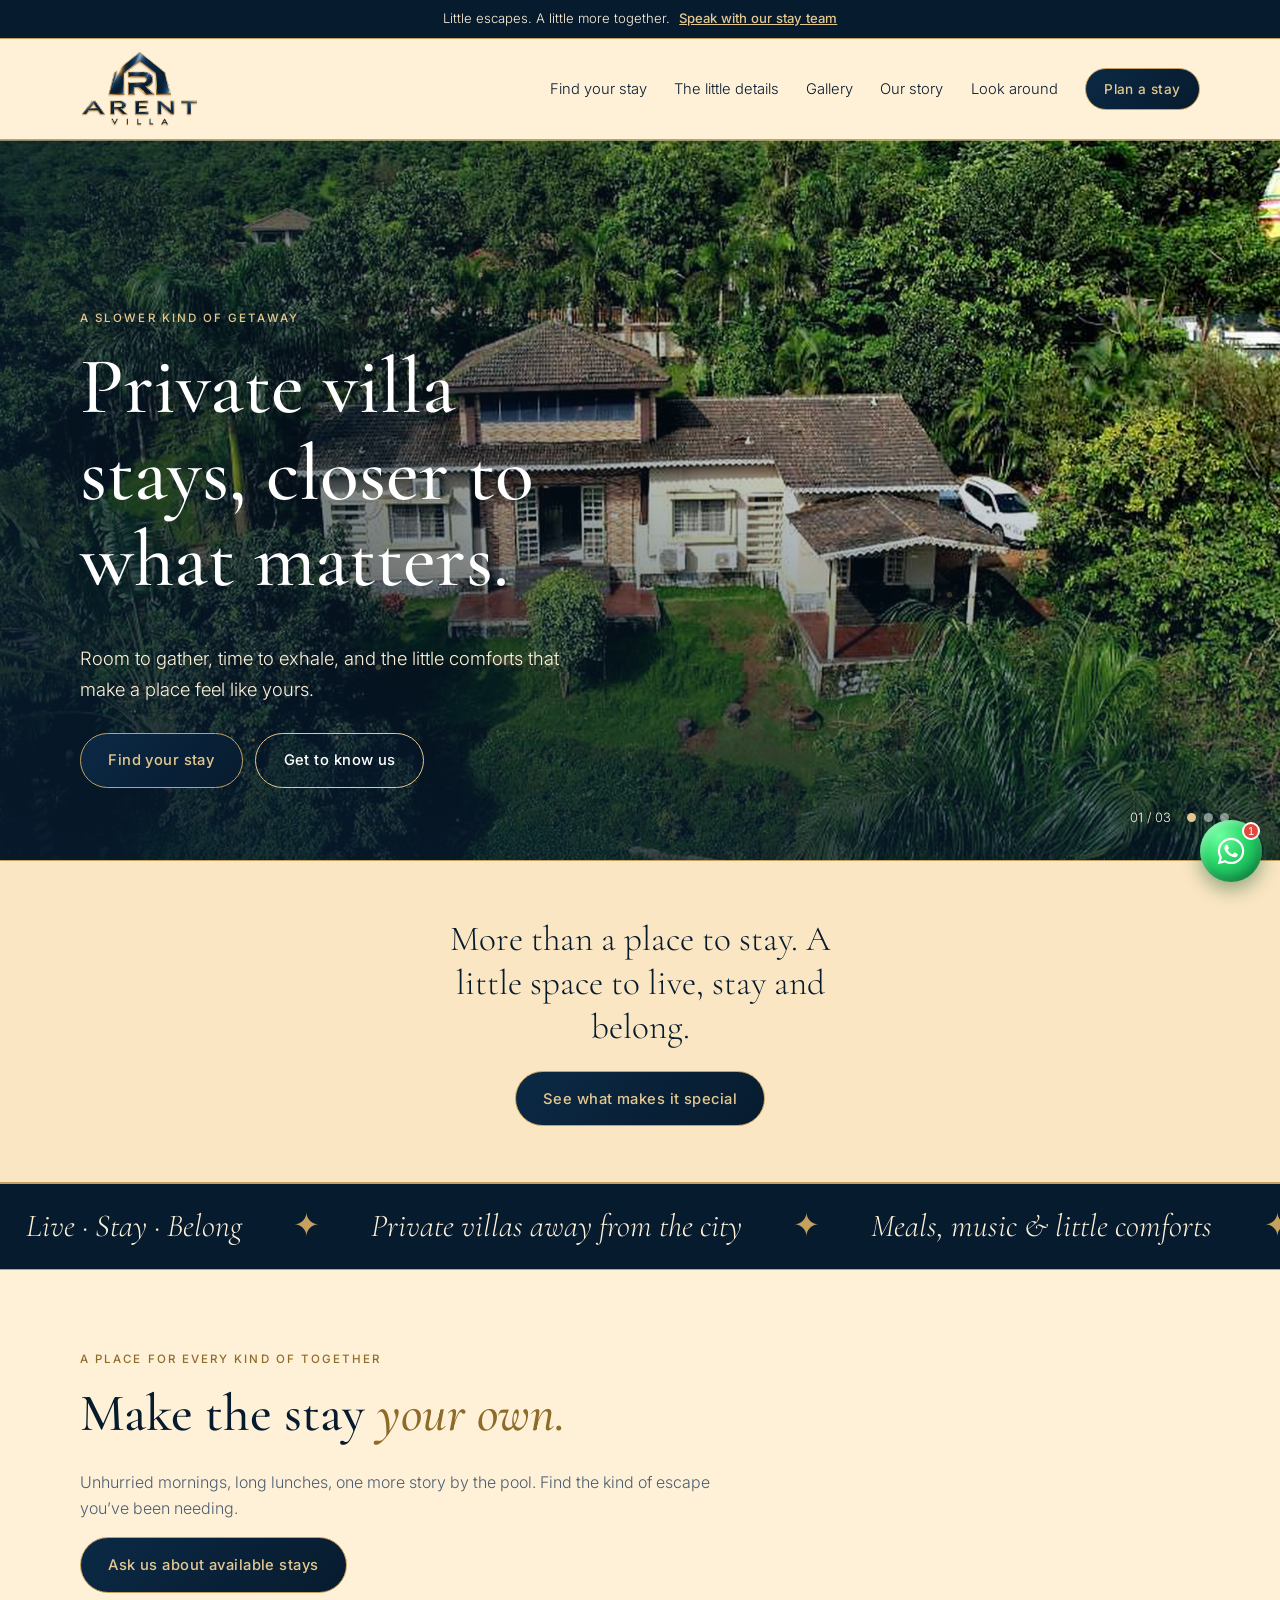
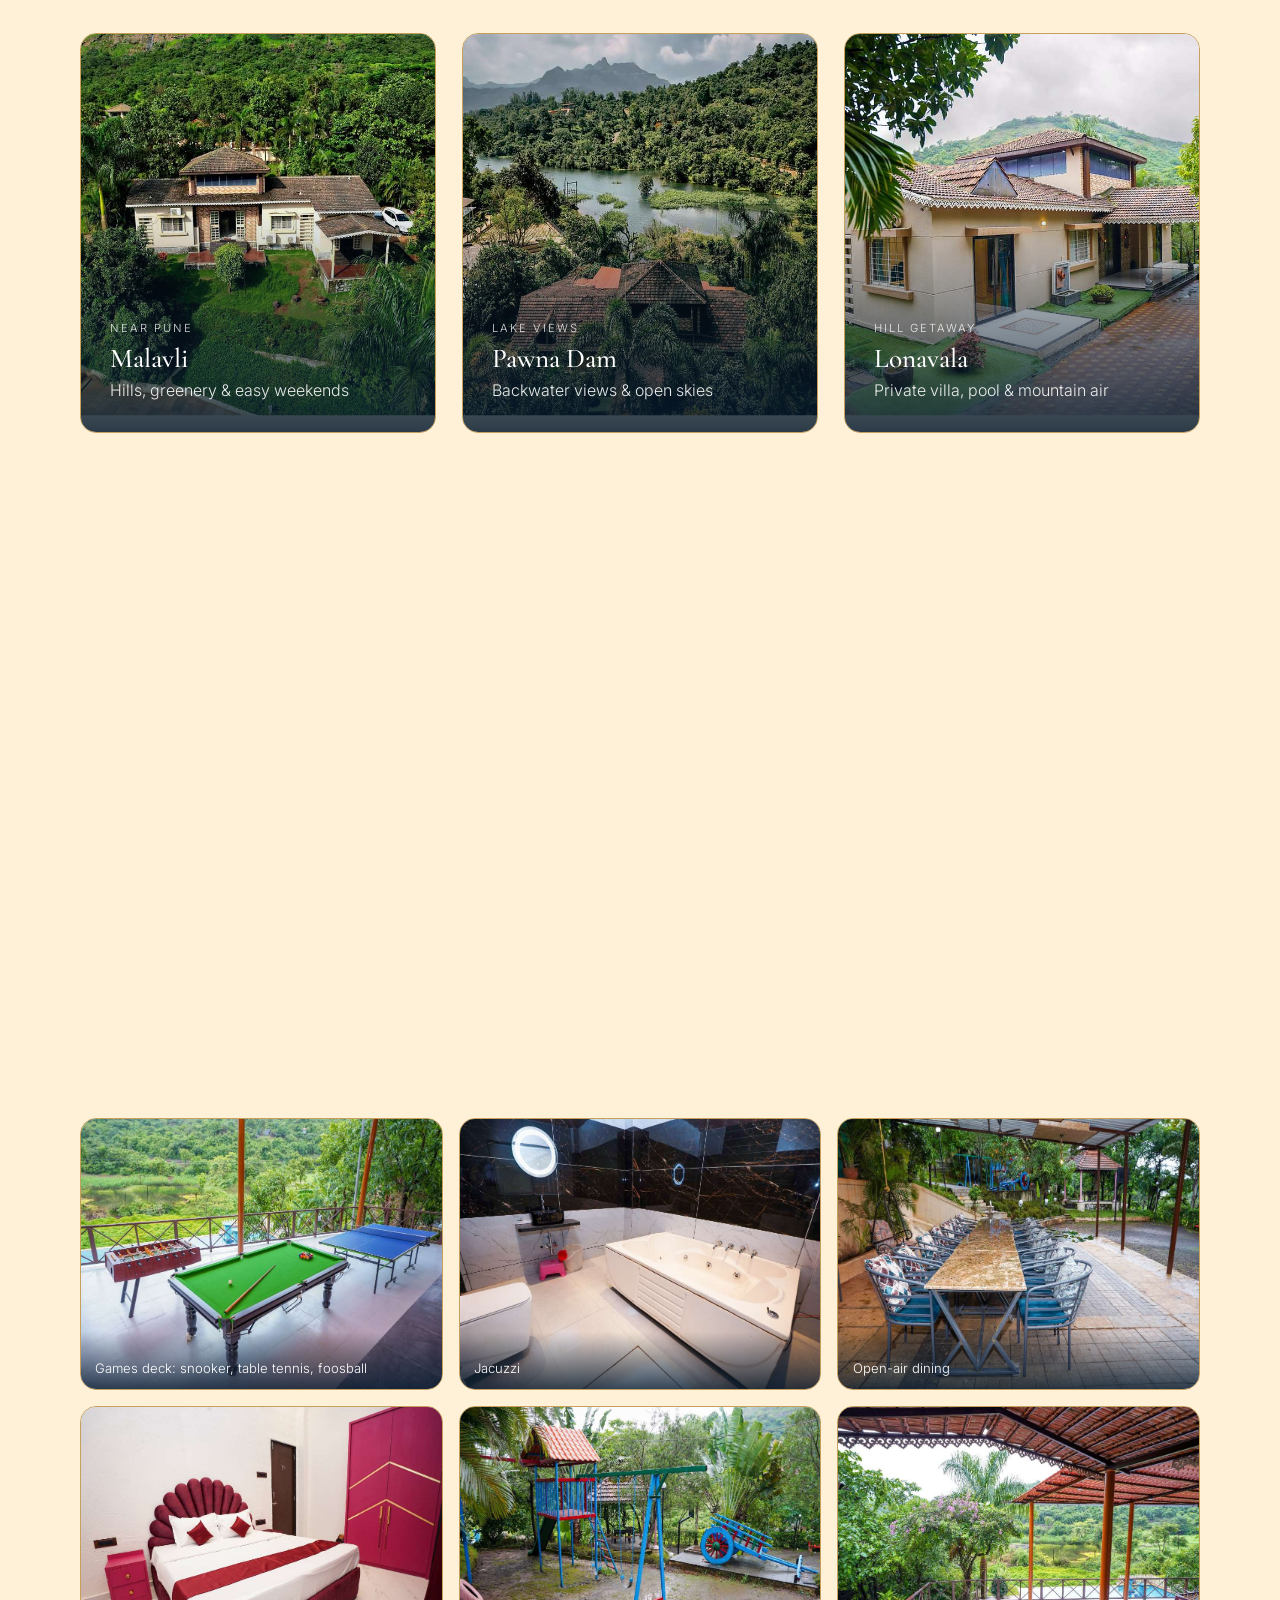
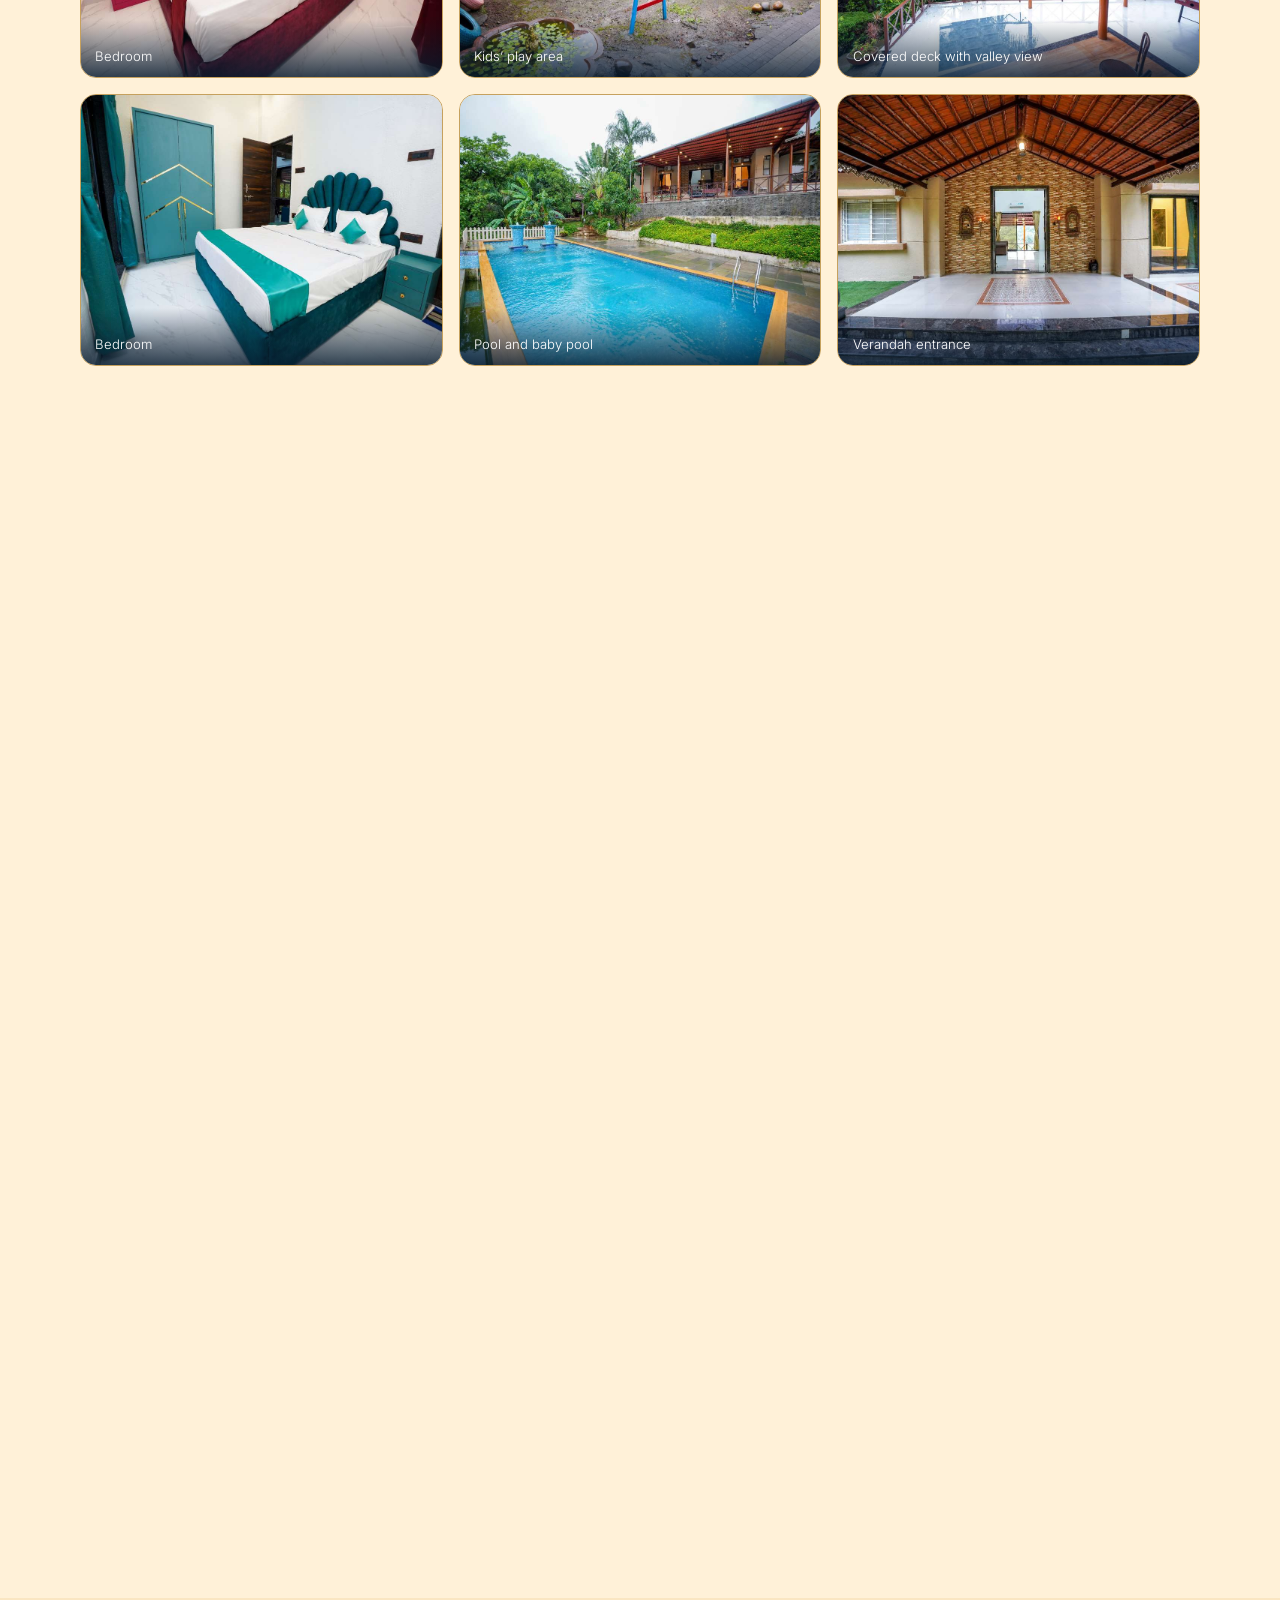
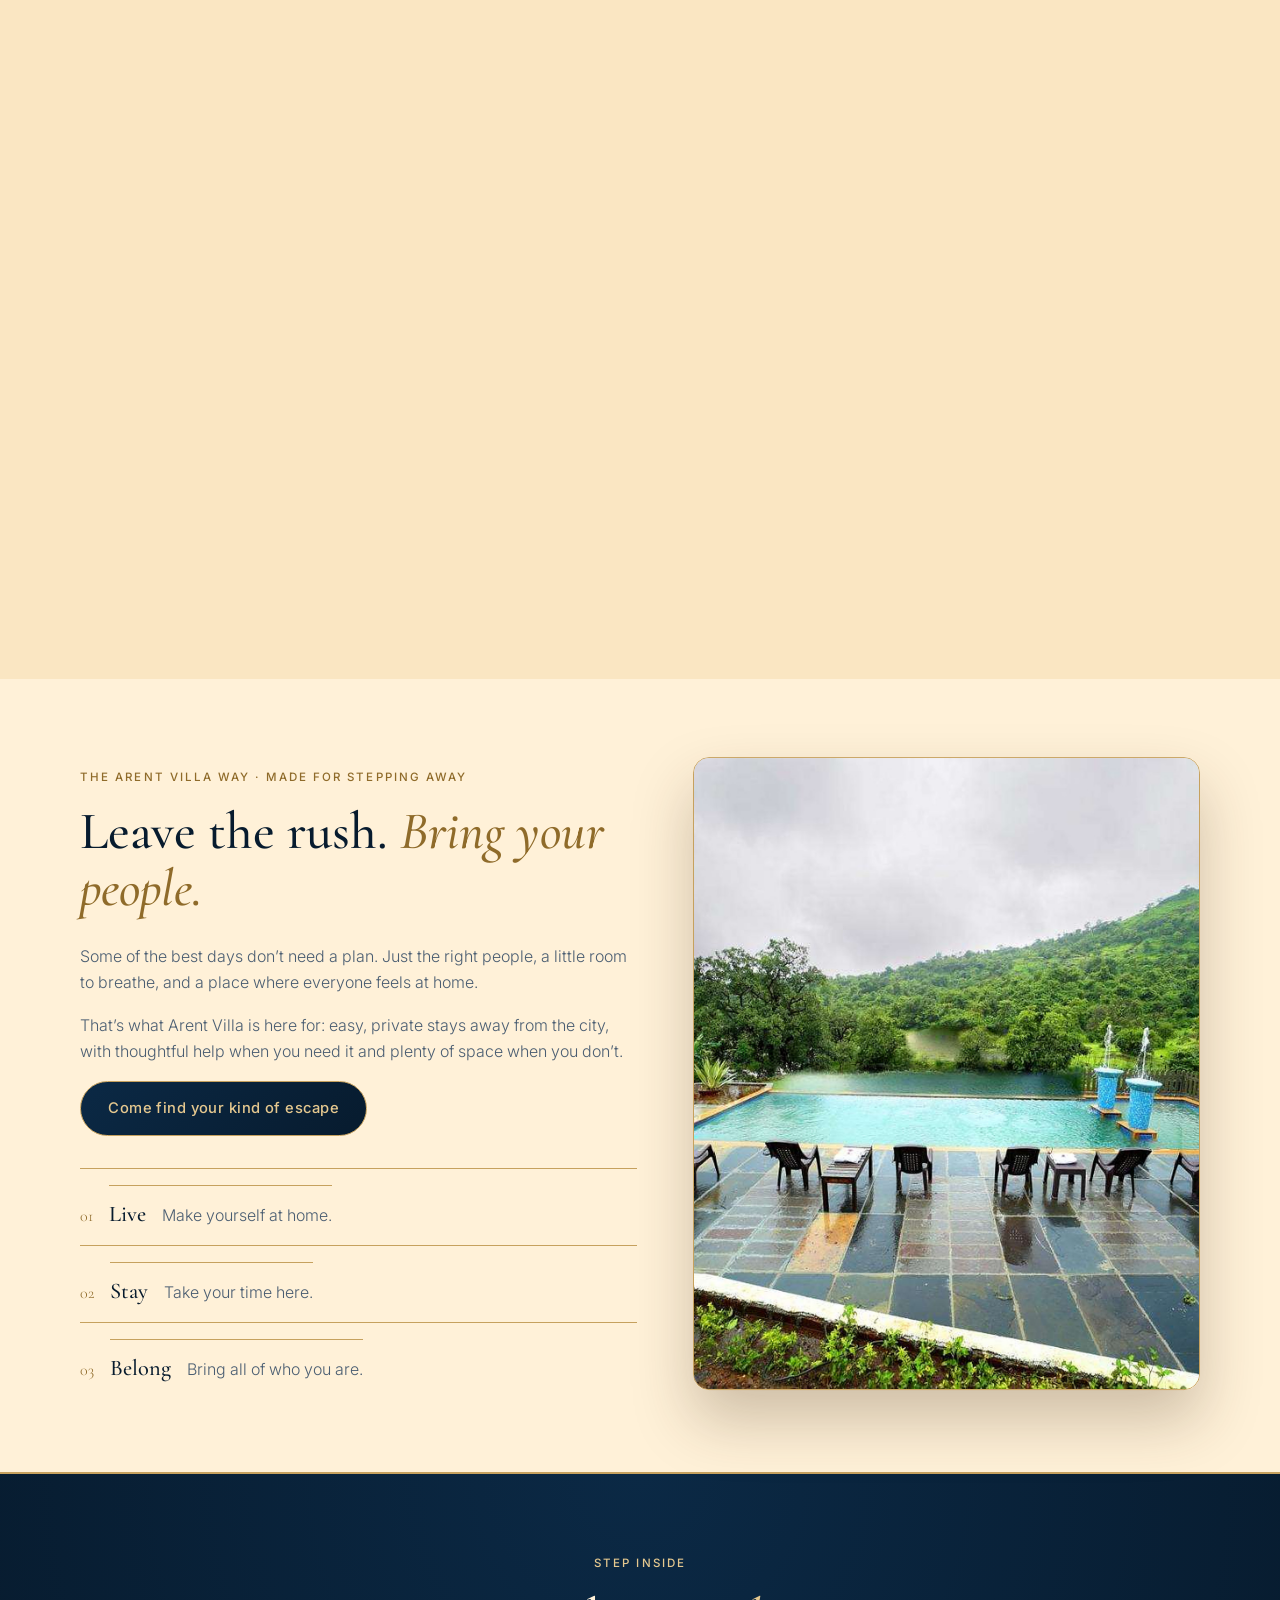
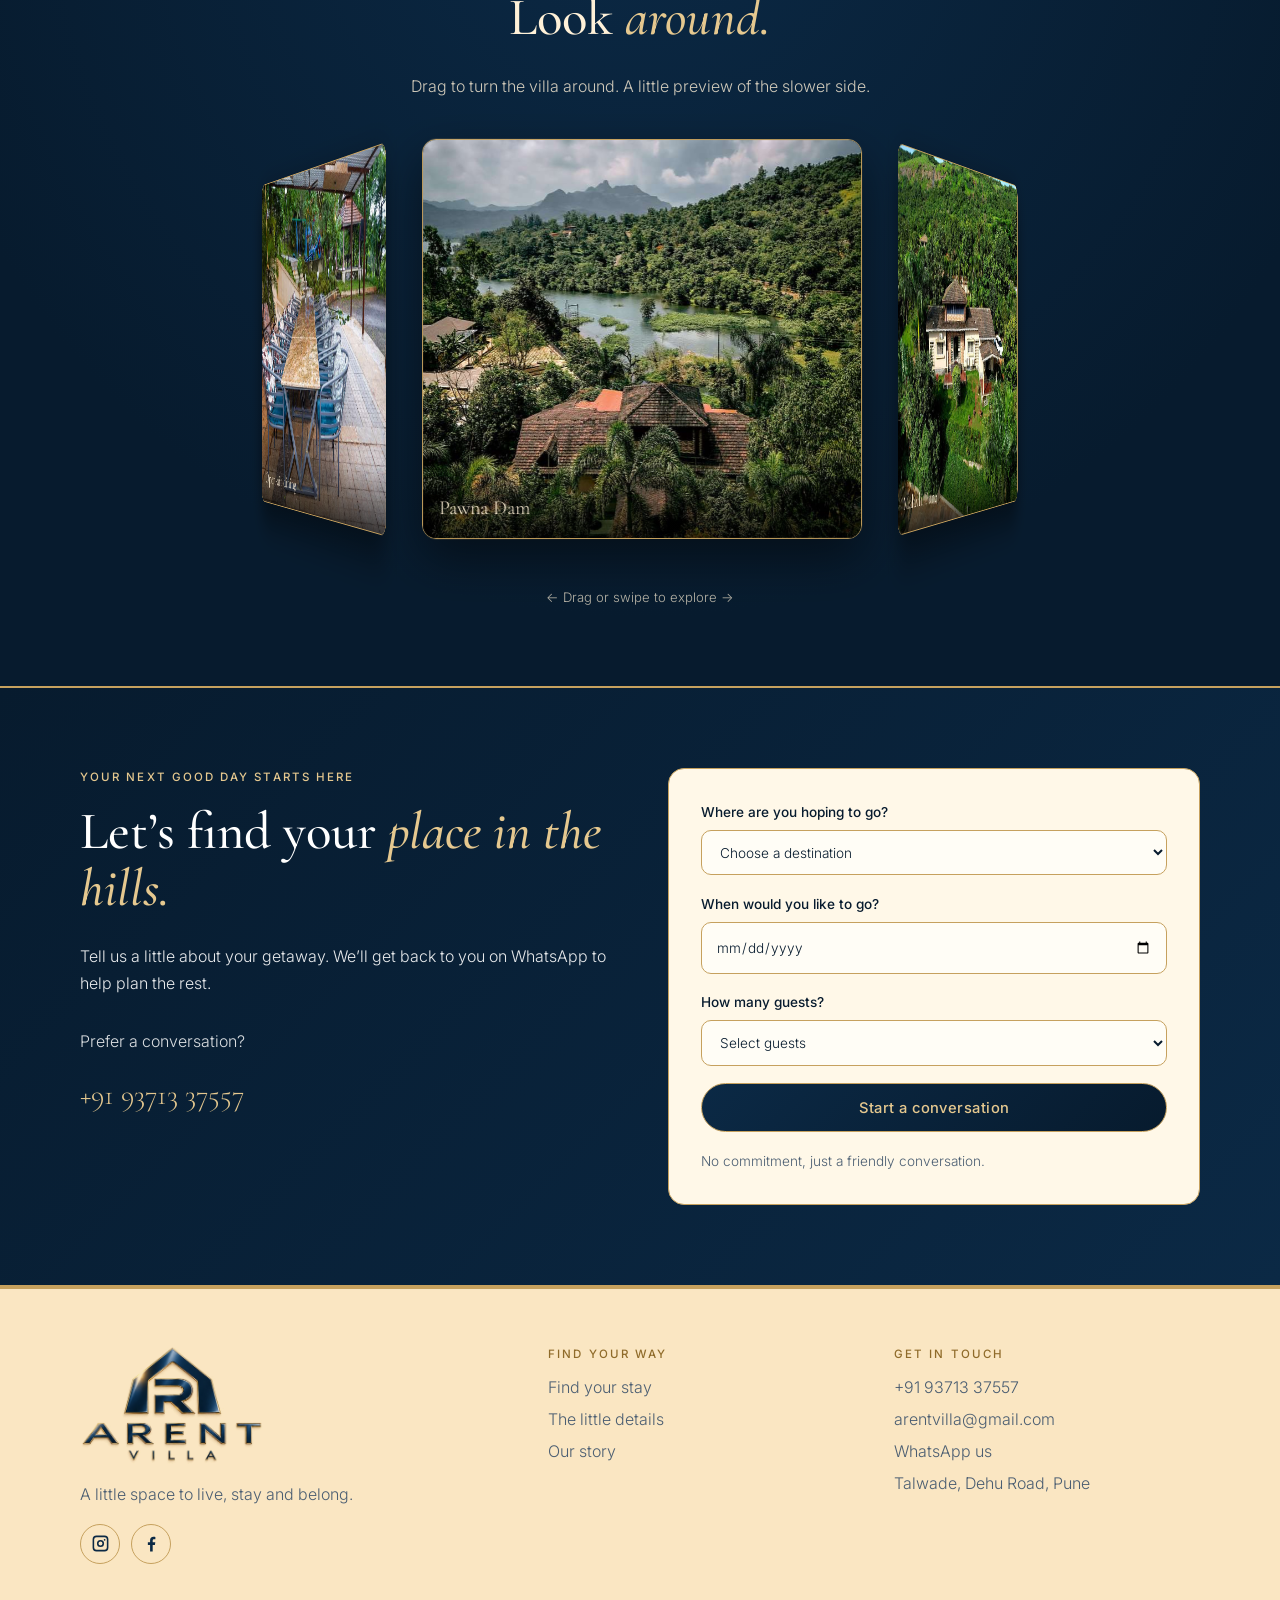
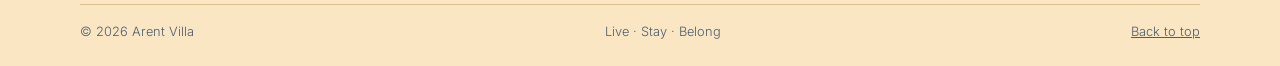
==== arent-villa/index.html @ 91d9856a "Add files via upload" ====
<!DOCTYPE html>
<html lang="en">
<head>
<meta charset="utf-8"><meta name="theme-color" content="#0B2945">
<meta name="viewport" content="width=device-width, initial-scale=1">
<title>Arent Villa | Private Villa Stays, Thoughtfully Hosted</title>
<meta name="description" content="Find space to slow down and be together. Discover thoughtfully hosted private villa stays around Pune with Arent Villa.">
<meta property="og:title" content="Arent Villa | Live • Stay • Belong">
<meta property="og:description" content="Private villa stays and little thoughtful touches, made for getting away together.">
<meta property="og:type" content="website">
<link rel="icon" type="image/png" href="images/favicon.png">
<link rel="preconnect" href="https://fonts.googleapis.com">
<link rel="preconnect" href="https://fonts.gstatic.com" crossorigin>
<link href="https://fonts.googleapis.com/css2?family=Cormorant+Garamond:ital,wght@0,400;0,500;0,600;1,400;1,500&family=Inter:wght@300;400;500&display=swap" rel="stylesheet">
<link rel="stylesheet" href="style.css">
</head>
<body>
<div class="progress" id="progress"></div>

<div class="topbar">Little escapes. A little more together.<a href="tel:+919371337557">Speak with our stay team</a></div>
<header class="site-header" id="home"><div class="wrap header-inner">
<a class="brand" href="#home" aria-label="Arent Villa home"><img data-img="logo" alt="Arent Villa" width="800" height="523"></a>
<button class="nav-toggle" aria-label="Toggle menu" aria-expanded="false"><span></span><span></span></button>
<nav class="main-nav" id="main-nav"><a href="#stays">Find your stay</a><a href="#thoughtful-details">The little details</a><a href="#gallery">Gallery</a><a href="#our-story">Our story</a><a href="#look-around">Look around</a><a class="btn" href="#plan">Plan a stay</a></nav>
</div></header>
<section class="hero" aria-label="Featured villa">
<img class="slide active" data-img="loc_mal" alt="Villa surrounded by greenery">
<img class="slide" data-img="s3" alt="Villa exterior">
<img class="slide" data-img="hero1" alt="Villa with sunlit courtyard and green trees">
<div class="hero-overlay"></div>
<canvas class="hero-dust" id="dust" aria-hidden="true"></canvas>
<div class="wrap hero-copy"><p class="eyebrow" style="color:#f0dcc6">A slower kind of getaway</p>
<h1>Private villa stays, closer to what matters.</h1>
<p class="lead">Room to gather, time to exhale, and the little comforts that make a place feel like yours.</p>
<div class="actions"><a class="btn" href="#plan">Find your stay</a><a class="btn btn-ghost" href="#our-story">Get to know us</a></div></div>
<div class="hero-meta"><span id="slide-count">01 / 03</span><div class="dots" id="dots"><button class="on" aria-label="Slide 1"></button><button aria-label="Slide 2"></button><button aria-label="Slide 3"></button></div></div>
</section>
<section class="tagline"><div class="wrap narrow"><p class="big">More than a place to stay. A little space to live, stay and belong.</p><a class="btn" href="#thoughtful-details">See what makes it special</a></div></section>
<div class="marquee" aria-hidden="true"><div class="marquee-track"><span>Live · Stay · Belong<i>✦</i></span><span>Private villas away from the city<i>✦</i></span><span>Meals, music &amp; little comforts<i>✦</i></span><span>Live · Stay · Belong<i>✦</i></span><span>Private villas away from the city<i>✦</i></span><span>Meals, music &amp; little comforts<i>✦</i></span><span>Live · Stay · Belong<i>✦</i></span><span>Private villas away from the city<i>✦</i></span><span>Meals, music &amp; little comforts<i>✦</i></span><span>Live · Stay · Belong<i>✦</i></span><span>Private villas away from the city<i>✦</i></span><span>Meals, music &amp; little comforts<i>✦</i></span></div></div>
<section class="section" id="stays"><div class="wrap">
<div class="sec-head reveal"><p class="eyebrow">A place for every kind of together</p><h2>Make the stay <em>your own.</em></h2><p class="muted">Unhurried mornings, long lunches, one more story by the pool. Find the kind of escape you’ve been needing.</p><a class="btn" href="#plan">Ask us about available stays</a></div>
<div class="stay-grid g3"><article class="stay reveal"><img data-parallax="30" data-img="loc_mal" alt="Malavli" loading="lazy"><div><span class="tag">Near Pune</span><h3>Malavli</h3><p>Hills, greenery &amp; easy weekends</p></div></article><article class="stay reveal"><img data-parallax="30" data-img="s1" alt="Pawna Dam" loading="lazy"><div><span class="tag">Lake views</span><h3>Pawna Dam</h3><p>Backwater views &amp; open skies</p></div></article><article class="stay reveal"><img data-parallax="30" data-img="s3" alt="Lonavala" loading="lazy"><div><span class="tag">Hill getaway</span><h3>Lonavala</h3><p>Private villa, pool &amp; mountain air</p></div></article></div></div></section>
<section class="section" id="gallery"><div class="wrap"><div class="sec-head reveal"><p class="eyebrow">Real photos, real villa</p><h2>Take a look <em>inside.</em></h2><p class="muted">Dream Villa, Lonavala: 5 en-suite AC bedrooms, a private pool with baby pool and fountain, jacuzzi and steam room, a games deck and room for up to 30 guests with extra mattresses.</p></div><div class="gal"><figure class="reveal"><img data-img="pool" alt="Swimming pool with fountain" loading="lazy"><figcaption>Swimming pool with fountain</figcaption></figure><figure class="reveal"><img data-img="bed1" alt="En-suite AC bedroom" loading="lazy"><figcaption>En-suite AC bedroom</figcaption></figure><figure class="reveal"><img data-img="living" alt="Living area" loading="lazy"><figcaption>Living area</figcaption></figure><figure class="reveal"><img data-img="games" alt="Games deck: snooker, table tennis, foosball" loading="lazy"><figcaption>Games deck: snooker, table tennis, foosball</figcaption></figure><figure class="reveal"><img data-img="jacuzzi" alt="Jacuzzi" loading="lazy"><figcaption>Jacuzzi</figcaption></figure><figure class="reveal"><img data-img="dining" alt="Open-air dining" loading="lazy"><figcaption>Open-air dining</figcaption></figure><figure class="reveal"><img data-img="bed2" alt="Bedroom" loading="lazy"><figcaption>Bedroom</figcaption></figure><figure class="reveal"><img data-img="kids" alt="Kids’ play area" loading="lazy"><figcaption>Kids’ play area</figcaption></figure><figure class="reveal"><img data-img="deck" alt="Covered deck with valley view" loading="lazy"><figcaption>Covered deck with valley view</figcaption></figure><figure class="reveal"><img data-img="bed3" alt="Bedroom" loading="lazy"><figcaption>Bedroom</figcaption></figure><figure class="reveal"><img data-img="pool2" alt="Pool and baby pool" loading="lazy"><figcaption>Pool and baby pool</figcaption></figure><figure class="reveal"><img data-img="veranda" alt="Verandah entrance" loading="lazy"><figcaption>Verandah entrance</figcaption></figure><figure class="reveal"><img data-img="n_ext" alt="Villa exterior" loading="lazy"><figcaption>Villa exterior</figcaption></figure><figure class="reveal"><img data-img="n_pool" alt="Swimming pool" loading="lazy"><figcaption>Swimming pool</figcaption></figure><figure class="reveal"><img data-img="n_poolview" alt="Pool and lawn from the balcony" loading="lazy"><figcaption>Pool and lawn from the balcony</figcaption></figure><figure class="reveal"><img data-img="n_live1" alt="Living area" loading="lazy"><figcaption>Living area</figcaption></figure><figure class="reveal"><img data-img="n_live2" alt="Lounge with TV and sound system" loading="lazy"><figcaption>Lounge with TV and sound system</figcaption></figure><figure class="reveal"><img data-img="n_kitchen" alt="Kitchen" loading="lazy"><figcaption>Kitchen</figcaption></figure><figure class="reveal"><img data-img="n_bed1" alt="Bedroom with pool view" loading="lazy"><figcaption>Bedroom with pool view</figcaption></figure><figure class="reveal"><img data-img="n_bed2" alt="Bedroom" loading="lazy"><figcaption>Bedroom</figcaption></figure><figure class="reveal"><img data-img="n_balcony" alt="Covered balcony" loading="lazy"><figcaption>Covered balcony</figcaption></figure><figure class="reveal"><img data-img="n_bath" alt="Bathroom" loading="lazy"><figcaption>Bathroom</figcaption></figure><figure class="reveal"><img data-img="n_court" alt="Courtyard" loading="lazy"><figcaption>Courtyard</figcaption></figure></div></div></section>
<section class="section alt" id="thoughtful-details"><div class="wrap">
<div class="sec-head reveal"><p class="eyebrow">Thoughtfully hosted, never overdone</p><h2>The good bits are in the <em>details.</em></h2><p class="muted">Arrive to a warm welcome. Settle in without a list of things to figure out. We take care of the practical bits so you can be here for the moments that matter.</p><a class="btn" href="#plan">Let’s plan the little things</a></div>
<div class="steps">
<div class="step reveal"><span class="n">01</span><h3>Arrive and exhale</h3><p>A thoughtful welcome to help you settle in from the moment you arrive.</p></div>
<div class="step reveal"><span class="n">02</span><h3>Meals, your way</h3><p>Breakfast, brunch, lunch or dinner, arranged to suit your plans.</p></div>
<div class="step reveal"><span class="n">03</span><h3>Room for a celebration</h3><p>Music and lighting for a gathering that feels like yours.</p></div>
<div class="step reveal"><span class="n">04</span><h3>Help close by</h3><p>Care for the villa and pool, with a smooth, easy checkout.</p></div>
</div></div></section>
<section class="section" id="our-story"><div class="wrap story">
<div class="reveal"><p class="eyebrow">The Arent Villa way · Made for stepping away</p><h2>Leave the rush. <em>Bring your people.</em></h2>
<p class="muted">Some of the best days don’t need a plan. Just the right people, a little room to breathe, and a place where everyone feels at home.</p>
<p class="muted">That’s what Arent Villa is here for: easy, private stays away from the city, with thoughtful help when you need it and plenty of space when you don’t.</p>
<a class="btn" href="#plan">Come find your kind of escape</a>
<div class="lbs"><div><span class="n">01</span><div><h3>Live</h3><p>Make yourself at home.</p></div></div><div><span class="n">02</span><div><h3>Stay</h3><p>Take your time here.</p></div></div><div><span class="n">03</span><div><h3>Belong</h3><p>Bring all of who you are.</p></div></div></div></div>
<img class="story-img reveal" data-parallax="40" data-img="s2" alt="Villa swimming pool with mountain views">
</div></section>
<section class="look" id="look-around"><div class="wrap">
<div class="sec-head"><p class="eyebrow">Step inside</p><h2>Look <em>around.</em></h2><p style="opacity:.8">Drag to turn the villa around. A little preview of the slower side.</p></div></div>
<div class="scene" id="scene"><div class="ring" id="ring"></div></div>
<p class="hint">← Drag or swipe to explore →</p></section>
<section class="plan" id="plan"><div class="wrap">
<div><p class="eyebrow">Your next good day starts here</p><h2>Let’s find your <em>place in the hills.</em></h2>
<p style="opacity:.9">Tell us a little about your getaway. We’ll get back to you on WhatsApp to help plan the rest.</p>
<p style="margin-top:2rem;opacity:.85">Prefer a conversation?</p><a class="tel" href="tel:+919371337557">+91 93713 37557</a></div>
<form id="plan-form" novalidate>
<label>Where are you hoping to go?<select name="dest" required><option value="">Choose a destination</option><option>Malavli, Pune</option><option>Pawna Dam</option><option>Lonavala</option></select></label>
<label>When would you like to go?<input type="date" name="date"></label>
<label>How many guests?<select name="guests" required><option value="">Select guests</option><option>1–2 guests</option><option>3–5 guests</option><option>6–8 guests</option><option>9+ guests</option></select></label>
<p class="error" id="form-error" role="alert" hidden></p>
<button class="btn" type="submit">Start a conversation</button>
<p class="muted small" style="margin:0">No commitment, just a friendly conversation.</p>
</form></div></section>
<footer class="site-footer"><div class="wrap">
<div class="footer-grid">
<div><img class="foot-logo" data-img="logo" alt="Arent Villa" width="800" height="523"><p>A little space to live, stay and belong.</p><div class="social"><a href="https://www.instagram.com/arentvilla/" target="_blank" rel="noopener" aria-label="Instagram"><svg viewBox="0 0 24 24" aria-hidden="true"><path d="M7 2h10a5 5 0 0 1 5 5v10a5 5 0 0 1-5 5H7a5 5 0 0 1-5-5V7a5 5 0 0 1 5-5zm0 2a3 3 0 0 0-3 3v10a3 3 0 0 0 3 3h10a3 3 0 0 0 3-3V7a3 3 0 0 0-3-3H7zm5 3.5a4.5 4.5 0 1 1 0 9 4.5 4.5 0 0 1 0-9zm0 2a2.5 2.5 0 1 0 0 5 2.5 2.5 0 0 0 0-5zm5.2-3.2a1.1 1.1 0 1 1 0 2.2 1.1 1.1 0 0 1 0-2.2z"/></svg></a><a href="https://www.facebook.com/profile.php?id=61596416200562" target="_blank" rel="noopener" aria-label="Facebook"><svg viewBox="0 0 24 24" aria-hidden="true"><path d="M13.5 22v-8.2h2.8l.5-3.3h-3.3V8.4c0-.9.4-1.7 1.8-1.7h1.6V3.8s-1.3-.2-2.5-.2c-2.6 0-4.2 1.6-4.2 4.4v2.5H7.4v3.3h2.8V22h3.3z"/></svg></a></div></div>
<div><h4>Find your way</h4><a href="#stays">Find your stay</a><a href="#thoughtful-details">The little details</a><a href="#our-story">Our story</a></div>
<div><h4>Get in touch</h4><a href="tel:+919371337557">+91 93713 37557</a><a href="mailto:arentvilla@gmail.com">arentvilla@gmail.com</a><a href="https://wa.me/919371337557" target="_blank" rel="noopener">WhatsApp us</a><p>Talwade, Dehu Road, Pune</p></div>
</div>
<div class="copy"><span>© 2026 Arent Villa</span><span>Live · Stay · Belong</span><a href="#home">Back to top</a></div>
</div></footer>
<div class="cw" id="cw">
<div class="cw-panel" id="cw-panel" role="dialog" aria-label="Chat with Arent Villa">
<div class="cw-head"><div class="cw-av"><img data-img="logo" alt="" width="800" height="523"></div><div><b>Arent Villa</b><small>Online · Replies on WhatsApp</small></div><button class="cw-close" type="button" aria-label="Close chat">&times;</button></div>
<div class="cw-body" id="cw-body"><div class="cw-msg bot">Hello, welcome to Arent Villa. How can we help you plan your stay?</div></div>
<div class="cw-chips" id="cw-chips"><button type="button">Check availability</button><button type="button">Pricing details</button><button type="button">Location and directions</button></div>
<form class="cw-form" id="cw-form" autocomplete="off"><input id="cw-input" type="text" placeholder="Type your message" aria-label="Your message"><button type="submit" aria-label="Send on WhatsApp"><svg viewBox="0 0 24 24"><path d="M2 21l21-9L2 3v7l15 2-15 2z"/></svg></button></form>
</div>
<button class="cw-fab" type="button" aria-expanded="false" aria-controls="cw-panel" aria-label="Chat with us"><svg class="wa" viewBox="0 0 24 24"><path d="M12.04 2C6.58 2 2.13 6.45 2.13 11.91c0 1.75.46 3.45 1.32 4.95L2.05 22l5.25-1.38a9.9 9.9 0 0 0 4.74 1.21c5.46 0 9.91-4.45 9.91-9.91S17.5 2 12.04 2zm0 18.15c-1.48 0-2.93-.4-4.2-1.15l-.3-.18-3.12.82.83-3.04-.2-.31a8.2 8.2 0 0 1-1.26-4.38c0-4.54 3.7-8.24 8.25-8.24 4.54 0 8.24 3.7 8.24 8.24s-3.7 8.24-8.24 8.24zm4.52-6.16c-.25-.12-1.47-.72-1.69-.81-.23-.08-.39-.12-.56.12-.17.25-.64.81-.78.97-.14.17-.29.19-.54.06-.25-.12-1.05-.39-1.99-1.23-.74-.66-1.23-1.47-1.38-1.72-.14-.25-.02-.38.11-.5.11-.11.25-.29.37-.43.12-.14.17-.25.25-.41.08-.17.04-.31-.02-.43-.06-.12-.56-1.34-.76-1.84-.2-.48-.4-.42-.56-.42h-.48c-.17 0-.43.06-.66.31-.22.25-.86.85-.86 2.07 0 1.22.89 2.4 1.01 2.56.12.17 1.75 2.67 4.23 3.74.59.26 1.05.41 1.41.52.59.19 1.13.16 1.56.1.48-.07 1.47-.6 1.67-1.18.21-.58.21-1.07.14-1.18-.06-.1-.23-.16-.48-.29z"/></svg><svg class="x" viewBox="0 0 24 24"><path d="M6 6l12 12M18 6L6 18" stroke="currentColor" stroke-width="2.6" stroke-linecap="round" fill="none"/></svg><span class="cw-dot">1</span></button>
</div>




<script src="script.js"></script>
</body>
</html>
---- arent-villa/style.css ----
:root{--bg:#FFF1D8;--alt:#FAE6C2;--ink:#071B2E;--muted:#4B5E72;--accent:#0B2945;--accent-d:#071B2E;--line:#DCC08A;--navy:#0B2945;--depth:#071B2E;--gold:#C6A15E;--shine:#E5C88F;--gold-d:#8F6B2A;--radius:16px;--serif:"Cormorant Garamond",Georgia,serif;--sans:"Inter",system-ui,sans-serif}
*{box-sizing:border-box}html{scroll-behavior:smooth;scroll-padding-top:76px}
body{margin:0;background:var(--bg);color:var(--ink);font-family:var(--sans);font-weight:300;line-height:1.65;-webkit-font-smoothing:antialiased}
img{max-width:100%;display:block}a{color:inherit}
.wrap{width:min(1120px,92%);margin:0 auto}.narrow{width:min(720px,92%)}.center{text-align:center}
h1,h2,h3{font-family:var(--serif);font-weight:500;line-height:1.08;margin:0 0 .5em}
h1{font-size:clamp(2.7rem,6.5vw,5rem)}h2{font-size:clamp(2.1rem,4.4vw,3.3rem)}h3{font-size:1.7rem}
h2 em,h1 em{font-style:italic;color:var(--accent)}
.eyebrow{text-transform:uppercase;letter-spacing:.18em;font-size:.72rem;font-weight:500;color:var(--accent);margin:0 0 1rem}
.muted{color:var(--muted)}.small{font-size:.85rem}
.btn{display:inline-block;background:var(--accent);color:#fff;text-decoration:none;padding:.9rem 1.7rem;border-radius:999px;font-weight:500;font-size:.92rem;border:1px solid var(--accent);cursor:pointer;font-family:inherit;transition:.2s}
.btn:hover{background:var(--accent-d);border-color:var(--accent-d)}
.btn-ghost{background:transparent;border-color:#fff;color:#fff}.btn-ghost:hover{background:rgba(255,255,255,.18);border-color:#fff}
.btn-light{background:#fff;color:var(--ink);border-color:#fff}.btn-light:hover{background:var(--alt);border-color:var(--alt)}
.topbar{background:var(--accent-d);color:#f6ece0;font-size:.82rem;text-align:center;padding:.5rem 4%}
.topbar a{margin-left:.6rem;font-weight:500}
.site-header{position:sticky;top:0;z-index:50;background:rgba(250,246,239,.93);backdrop-filter:blur(10px);border-bottom:1px solid var(--line)}
.header-inner{display:flex;align-items:center;justify-content:space-between;padding:.7rem 0}
.brand img{height:68px;width:auto}
.main-nav{display:flex;align-items:center;gap:1.7rem;font-size:.92rem}
.main-nav a{text-decoration:none}.main-nav a:not(.btn):hover{color:var(--accent)}.main-nav .btn{padding:.55rem 1.15rem;font-size:.85rem}
.nav-toggle{display:none;background:none;border:0;width:40px;height:40px;cursor:pointer;padding:0}
.nav-toggle span{display:block;height:2px;background:var(--ink);margin:6px 8px}
/* hero */
.hero{position:relative;min-height:80vh;display:flex;align-items:flex-end;overflow:hidden;background:#3a342b}
.slide{position:absolute;inset:0;width:100%;height:100%;object-fit:cover;opacity:0;transition:opacity 1.4s ease}
.slide.active{opacity:1}
.hero-overlay{position:absolute;inset:0;background:linear-gradient(to top,rgba(20,16,12,.7),rgba(20,16,12,0) 60%)}
.hero-copy{position:relative;padding:0 0 4.5rem;color:#fff}
.hero-copy h1{max-width:13ch;color:#fff}.hero-copy .lead{font-size:1.15rem;max-width:44ch;color:#f5efe5}
.actions{display:flex;gap:.8rem;flex-wrap:wrap;margin-top:1.8rem}
.hero-meta{position:absolute;right:4%;bottom:2rem;z-index:2;color:#f5efe5;font-size:.8rem;display:flex;align-items:center;gap:1rem}
.dots{display:flex;gap:.45rem}.dots button{width:9px;height:9px;border-radius:50%;border:0;background:rgba(255,255,255,.5);cursor:pointer;padding:0}.dots button.on{background:#fff}
.tagline{padding:3.5rem 0;text-align:center;background:var(--alt)}
.tagline p.big{font-family:var(--serif);font-size:clamp(1.5rem,3vw,2.2rem);margin:0 auto 1.4rem;max-width:26ch;line-height:1.25}
.section{padding:5rem 0}.alt{background:var(--alt)}
.sec-head{max-width:640px;margin-bottom:2.5rem}
.stay-grid{display:grid;grid-template-columns:1fr 1fr;gap:1.6rem}
.stay{position:relative;border-radius:var(--radius);overflow:hidden;min-height:440px;display:flex;align-items:flex-end;color:#fff}
.stay img{position:absolute;inset:0;width:100%;height:100%;object-fit:cover;transition:transform .8s}
.stay:hover img{transform:scale(1.04)}
.stay::after{content:"";position:absolute;inset:0;background:linear-gradient(to top,rgba(20,16,12,.8),transparent 60%)}
.stay div{position:relative;z-index:1;padding:1.8rem}.stay .tag{font-size:.7rem;letter-spacing:.18em;text-transform:uppercase;opacity:.85}
.stay h3{margin:.3rem 0 .2rem;color:#fff}.stay p{margin:0;opacity:.9}
.steps{display:grid;grid-template-columns:repeat(auto-fit,minmax(230px,1fr));gap:1.4rem;margin-top:3rem}
.step{background:var(--bg);border:1px solid var(--line);border-radius:var(--radius);padding:1.8rem}
.step .n{font-family:var(--serif);font-size:1.1rem;color:var(--accent)}.step h3{font-size:1.45rem;margin:.4rem 0}.step p{margin:0;color:var(--muted)}
.story{display:grid;grid-template-columns:1.1fr 1fr;gap:3.5rem;align-items:center}
.story-img{border-radius:var(--radius);aspect-ratio:4/5;object-fit:cover;width:100%}
.lbs{display:grid;gap:1rem;margin-top:2rem}.lbs div{display:flex;gap:1rem;align-items:baseline;border-top:1px solid var(--line);padding-top:1rem}
.lbs .n{font-family:var(--serif);color:var(--accent)}.lbs h3{font-size:1.4rem;margin:0}.lbs p{margin:0;color:var(--muted)}
.plan{background:linear-gradient(135deg,#6e4529,#8a5a3b);color:#fff;padding:5rem 0}
.plan .wrap{display:grid;grid-template-columns:1fr 1fr;gap:3.5rem;align-items:start}
.plan h2 em{color:#f0d8bd}.plan .eyebrow{color:#f0dcc6}
.plan a.tel{font-family:var(--serif);font-size:1.8rem;text-decoration:none;display:inline-block}
form{background:var(--bg);color:var(--ink);border-radius:var(--radius);padding:2rem;display:grid;gap:1.1rem}
label{display:grid;gap:.4rem;font-size:.85rem;font-weight:500}
select,input{font:inherit;font-weight:300;padding:.8rem .9rem;border-radius:10px;border:1px solid var(--line);background:#fff;color:var(--ink)}
select:focus,input:focus{outline:2px solid var(--accent);outline-offset:1px}.invalid{border-color:#c0392b!important}
.error{color:#c0392b;margin:0;font-size:.9rem}
.site-footer{background:var(--alt);padding:3.5rem 0 1.5rem;border-top:1px solid var(--line)}
.footer-grid{display:grid;grid-template-columns:1.4fr 1fr 1fr;gap:2.5rem}.foot-logo{height:110px;width:auto;margin-bottom:1rem}
.social{display:flex;gap:.7rem;margin-top:1rem}.footer-grid .social a{display:inline-flex;width:40px;height:40px;margin:0;align-items:center;justify-content:center;border:1px solid var(--line);border-radius:50%;color:var(--muted);transition:.2s}.footer-grid .social a:hover{color:var(--accent);border-color:var(--accent)}.social svg{width:19px;height:19px;fill:currentColor}
.footer-grid h4{margin:0 0 .6rem;font-family:var(--sans);font-size:.72rem;letter-spacing:.18em;text-transform:uppercase;color:var(--accent);font-weight:500}
.footer-grid a{display:block;text-decoration:none;color:var(--muted);margin:.35rem 0}.footer-grid a:hover{color:var(--accent)}.footer-grid p{color:var(--muted);margin:.3rem 0}
.copy{margin-top:2.5rem;display:flex;justify-content:space-between;flex-wrap:wrap;gap:.5rem;font-size:.8rem;color:var(--muted)}
@keyframes pulse{0%{box-shadow:0 0 0 0 rgba(37,211,102,.55),0 6px 18px rgba(0,0,0,.28)}70%{box-shadow:0 0 0 16px rgba(37,211,102,0),0 6px 18px rgba(0,0,0,.28)}100%{box-shadow:0 0 0 0 rgba(37,211,102,0),0 6px 18px rgba(0,0,0,.28)}}
.reveal{opacity:0;transform:translateY(18px);transition:opacity .7s,transform .7s}.reveal.in{opacity:1;transform:none}
.cw{position:fixed;right:18px;bottom:calc(18px + env(safe-area-inset-bottom,0px));z-index:60;font-family:var(--sans)}
.cw-fab{position:relative;display:flex;margin-left:auto;width:62px;height:62px;border:0;border-radius:50%;background:radial-gradient(circle at 32% 25%,#6dffa0,#25D366 45%,#0f8a47);color:#fff;cursor:pointer;align-items:center;justify-content:center;box-shadow:0 8px 18px rgba(8,80,40,.4),inset -3px -5px 8px rgba(0,0,0,.2),inset 2px 3px 6px rgba(255,255,255,.4);animation:pulse 2.4s ease-out infinite;transition:transform .2s}
.cw-fab:hover{transform:scale(1.07)}.cw-fab svg{width:32px;height:32px;fill:currentColor;position:absolute;transition:.25s}
.cw-fab .x{opacity:0;transform:rotate(-80deg) scale(.5)}.cw.open .cw-fab .wa{opacity:0;transform:rotate(80deg) scale(.5)}.cw.open .cw-fab .x{opacity:1;transform:none}
.cw-dot{position:absolute;top:2px;right:2px;min-width:18px;height:18px;border-radius:9px;background:#e5483a;color:#fff;font-size:11px;font-weight:500;display:flex;align-items:center;justify-content:center;border:2px solid #fff}.cw.seen .cw-dot{display:none}
.cw-panel{position:absolute;right:0;bottom:78px;width:350px;max-width:calc(100vw - 36px);background:#efe7da;border-radius:18px;overflow:hidden;box-shadow:0 18px 50px rgba(0,0,0,.28);transform-origin:bottom right;opacity:0;transform:translateY(14px) scale(.92);pointer-events:none;transition:.25s}
.cw.open .cw-panel{opacity:1;transform:none;pointer-events:auto}
.cw-head{background:#075E54;color:#fff;display:flex;align-items:center;gap:.75rem;padding:.9rem 1rem}
.cw-av{width:42px;height:42px;border-radius:50%;background:#fff;display:flex;align-items:center;justify-content:center;flex:none}.cw-av img{width:28px;height:auto}
.cw-head b{display:block;font-weight:500;font-size:.98rem;line-height:1.2}.cw-head small{font-size:.76rem;opacity:.85;display:flex;align-items:center;gap:.35rem}.cw-head small:before{content:"";width:7px;height:7px;border-radius:50%;background:#4ade80}
.cw-close{margin-left:auto;background:none;border:0;color:#fff;font-size:1.5rem;line-height:1;cursor:pointer;padding:.2rem .4rem;opacity:.85}.cw-close:hover{opacity:1}
.cw-body{height:230px;overflow-y:auto;padding:1rem;display:flex;flex-direction:column;gap:.55rem}
.cw-msg{max-width:84%;padding:.55rem .8rem;border-radius:12px;font-size:.88rem;line-height:1.45;color:var(--ink);font-weight:400;animation:cwin .25s ease both}
.cw-msg.bot{background:#fff;border-top-left-radius:3px;align-self:flex-start}.cw-msg.me{background:#d9fdd3;border-top-right-radius:3px;align-self:flex-end}
.cw-msg.bot a{color:#128C7E;font-weight:500}
@keyframes cwin{from{opacity:0;transform:translateY(8px)}to{opacity:1;transform:none}}
.cw-chips{display:flex;flex-wrap:wrap;gap:.4rem;padding:0 1rem .8rem}
.cw-chips button{font:400 .8rem var(--sans);background:#fff;color:#128C7E;border:1px solid #128C7E;border-radius:999px;padding:.38rem .8rem;cursor:pointer;transition:.15s}.cw-chips button:hover{background:#128C7E;color:#fff}
.cw-form{display:flex;gap:.5rem;padding:.7rem;background:#f7f3ea;border-top:1px solid #e2d9c6}
.cw-form input{flex:1;min-width:0;border:1px solid #d8cfbc;background:#fff;border-radius:999px;padding:.65rem 1rem;font:400 .9rem var(--sans);outline:none;color:var(--ink)}.cw-form input:focus{border-color:#25D366}
.cw-form button{flex:none;width:42px;height:42px;border:0;border-radius:50%;background:#25D366;color:#fff;cursor:pointer;display:flex;align-items:center;justify-content:center}.cw-form button svg{width:20px;height:20px;fill:currentColor}
@media (prefers-reduced-motion:reduce){.cw-panel,.cw-msg{transition:none;animation:none}}
@media (prefers-reduced-motion:reduce){.reveal{opacity:1;transform:none;transition:none}.cw-fab{animation:none}.slide{transition:none}html{scroll-behavior:auto}}
@media (max-width:820px){
.nav-toggle{display:block}
.main-nav{position:absolute;top:100%;left:0;right:0;background:var(--bg);border-bottom:1px solid var(--line);flex-direction:column;align-items:flex-start;padding:1rem 4%;gap:1rem;display:none}.main-nav.open{display:flex}
.stay-grid,.story,.plan .wrap,.footer-grid{grid-template-columns:1fr;gap:2rem}.stay{min-height:360px}.hero{min-height:78vh}
.hero-meta{position:relative;right:auto;bottom:auto;padding:0 4% 1.2rem}.hero{flex-direction:column;justify-content:flex-end;align-items:stretch}
}

/* ===== 3D + motion layer ===== */
.progress{position:fixed;top:0;left:0;height:3px;width:100%;transform-origin:0 50%;transform:scaleX(0);background:linear-gradient(90deg,#d9a35f,#8a5a3b);z-index:100}
.hero{--mx:0;--my:0;perspective:1200px}
.slide{scale:1.02;translate:calc(var(--mx)*-6px) calc(var(--my)*-4px)}
.slide.active{animation:kb 9s ease-out forwards}
@keyframes kb{from{scale:1.02}to{scale:1.07}}
.hero-copy{translate:calc(var(--mx)*10px) calc(var(--my)*7px);transition:translate .2s ease-out}
.hero-dust{opacity:.6;position:absolute;inset:0;width:100%;height:100%;pointer-events:none;z-index:1}
.hero-copy,.hero-meta{z-index:2}
.w{display:inline-block;opacity:0;transform:translateY(46px) rotateX(-55deg);transform-origin:50% 100%;animation:wordin .95s cubic-bezier(.2,.75,.2,1) forwards;animation-delay:calc(var(--d)*110ms + .25s)}
@keyframes wordin{to{opacity:1;transform:none}}
.hero-copy .eyebrow,.hero-copy .lead,.hero-copy .actions{opacity:0;animation:fadeup .9s ease forwards}
.hero-copy .eyebrow{animation-delay:.1s}.hero-copy .lead{animation-delay:.95s}.hero-copy .actions{animation-delay:1.15s}
@keyframes fadeup{from{opacity:0;transform:translateY(18px)}to{opacity:1;transform:none}}
/* marquee */
.marquee{overflow:hidden;background:var(--ink);color:#f3e6d3;padding:1rem 0;white-space:nowrap}
.marquee-track{display:inline-flex;animation:scrollx 28s linear infinite}
.marquee span{font-family:var(--serif);font-size:clamp(1.3rem,2.6vw,2rem);font-style:italic;padding:0 1.6rem}
.marquee span i{color:#d9a35f;font-style:normal;padding-left:3.2rem}
@keyframes scrollx{to{transform:translateX(-50%)}}
.marquee:hover .marquee-track{animation-play-state:paused}
/* tilt cards */
.stay,.step{transform-style:preserve-3d;will-change:transform}
.stay::before{content:"";position:absolute;inset:0;z-index:2;pointer-events:none;opacity:0;transition:opacity .3s;background:radial-gradient(circle at var(--gx,50%) var(--gy,50%),rgba(255,255,255,.28),transparent 55%)}
.stay.tilting::before{opacity:1}
.stay div{transform:translateZ(40px)}
.step{transition:box-shadow .3s,background .3s}.step.tilting{box-shadow:0 18px 40px rgba(60,40,20,.18);background:#fffaf2}
.story-img{box-shadow:0 30px 60px rgba(60,40,20,.25)}
/* 3D ring */
.look{background:radial-gradient(circle at 50% 0,#4a3220,#1f1710 70%);color:#f3e6d3;padding:5rem 0 4rem;overflow:hidden}
.look .eyebrow{color:#e8c79a}.look h2 em{color:#e8c79a}
.look .sec-head{margin-inline:auto;text-align:center}
.scene{perspective:1500px;height:clamp(300px,46vw,440px);margin-top:1rem;touch-action:pan-y;cursor:grab;user-select:none;-webkit-user-select:none}
.scene.drag{cursor:grabbing}
.ring{position:relative;width:var(--pw,420px);height:100%;margin:0 auto;transform-style:preserve-3d;transform:translateZ(calc(var(--r)*-1)) rotateY(var(--rot,0deg))}
.panel{position:absolute;inset:0 0 40px 0;border-radius:14px;overflow:hidden;backface-visibility:hidden;box-shadow:0 20px 50px rgba(0,0,0,.5);transform:rotateY(calc(var(--i)*var(--step))) translateZ(var(--r));background:#2a2018}
.panel img{width:100%;height:100%;object-fit:cover;pointer-events:none;-webkit-user-drag:none}
.panel span{position:absolute;left:0;right:0;bottom:0;padding:1.4rem 1rem .8rem;background:linear-gradient(to top,rgba(0,0,0,.7),transparent);font-family:var(--serif);font-size:1.25rem}
.look .hint{text-align:center;font-size:.82rem;opacity:.7;margin-top:.5rem}
/* floating accent */
.float{animation:floaty 6s ease-in-out infinite}
@keyframes floaty{0%,100%{translate:0 0}50%{translate:0 -10px}}
.tagline .btn{animation:floaty 5s ease-in-out infinite}
@media (prefers-reduced-motion:reduce){
 .slide.active,.marquee-track,.float,.tagline .btn{animation:none}
 .w,.hero-copy .eyebrow,.hero-copy .lead,.hero-copy .actions{opacity:1;animation:none;transform:none}
}
.locs{display:flex;gap:.6rem;flex-wrap:wrap;margin-top:1.2rem}.locs a{text-decoration:none;color:#fff;font-size:.82rem;letter-spacing:.06em;padding:.4rem 1rem;border:1px solid rgba(255,255,255,.7);border-radius:999px;backdrop-filter:blur(4px);background:rgba(255,255,255,.12)}.locs a:hover{background:rgba(255,255,255,.28)}.hero-copy .locs{opacity:0;animation:fadeup .9s ease 1.05s forwards}.stay-grid.g3{grid-template-columns:repeat(3,1fr)}.stay-grid.g3 .stay{min-height:400px}
.gal{display:grid;grid-template-columns:repeat(3,1fr);gap:1rem}.gal figure{margin:0;position:relative;border-radius:var(--radius);overflow:hidden;aspect-ratio:4/3;background:var(--alt)}
.gal img{width:100%;height:100%;object-fit:cover;transition:transform .6s}.gal figure:hover img{transform:scale(1.05)}
.gal figcaption{position:absolute;left:0;right:0;bottom:0;padding:1.6rem .9rem .6rem;color:#fff;font-size:.82rem;background:linear-gradient(to top,rgba(20,16,12,.75),transparent)}
@media (max-width:820px){.stay-grid.g3,.gal{grid-template-columns:1fr 1fr}.locs{display:flex;gap:.6rem;flex-wrap:wrap;margin-top:1.2rem}.locs a{text-decoration:none;color:#fff;font-size:.82rem;letter-spacing:.06em;padding:.4rem 1rem;border:1px solid rgba(255,255,255,.7);border-radius:999px;backdrop-filter:blur(4px);background:rgba(255,255,255,.12)}.locs a:hover{background:rgba(255,255,255,.28)}.hero-copy .locs{opacity:0;animation:fadeup .9s ease 1.05s forwards}.stay-grid.g3{grid-template-columns:1fr}}
@media (max-width:480px){.gal{grid-template-columns:1fr}}

/* Arent Villa brand theme: navy, metallic gold, cream */
body{background:var(--bg);color:var(--ink)}
h2 em,h1 em{color:var(--gold-d)}.eyebrow,.step .n,.lbs .n,.footer-grid h4{color:var(--gold-d)}
.btn{background:linear-gradient(135deg,var(--navy),var(--depth));color:var(--shine);border:1px solid var(--gold);letter-spacing:.03em}
.btn:hover{background:var(--depth);border-color:var(--shine);color:#fff;box-shadow:0 0 0 3px rgba(198,161,94,.28)}
.btn-ghost{background:rgba(7,27,46,.3);border-color:var(--shine);color:#fff}.btn-ghost:hover{background:rgba(7,27,46,.6);border-color:var(--shine)}
.btn-light{background:var(--bg);color:var(--navy);border-color:var(--gold)}.btn-light:hover{background:var(--shine);border-color:var(--gold)}
.topbar{background:var(--depth);color:var(--bg);border-bottom:1px solid var(--gold)}.topbar a{color:var(--shine)}
.site-header{background:rgba(255,241,216,.95);border-bottom:1px solid var(--gold);box-shadow:0 1px 0 rgba(229,200,143,.6)}
.brand img{height:78px}.foot-logo{height:120px}
.main-nav a:not(.btn):hover{color:var(--gold-d)}.nav-toggle span{background:var(--navy)}
.hero{background:var(--depth)}.hero-overlay{background:linear-gradient(90deg,rgba(7,27,46,.72),rgba(7,27,46,.25) 55%,rgba(7,27,46,0)),linear-gradient(to top,rgba(7,27,46,.7),rgba(7,27,46,0) 55%)}
.hero-copy .eyebrow{color:var(--shine)!important}.hero-copy .lead,.hero-meta{color:var(--bg)}.dots button.on{background:var(--shine)}
.tagline{background:var(--alt);border-top:1px solid var(--gold);border-bottom:1px solid var(--gold)}
.stay{border:1px solid var(--gold)}.stay::after{background:linear-gradient(to top,rgba(7,27,46,.85),transparent 60%)}
.step{background:#FFF8E8;border:1px solid var(--gold)}.step.tilting{background:#FFF8E8;box-shadow:0 18px 40px rgba(7,27,46,.16)}
.lbs div{border-top:1px solid var(--gold)}
.gal figure{border:1px solid var(--gold)}.gal figcaption{background:linear-gradient(to top,rgba(7,27,46,.8),transparent)}
.story-img{border:1px solid var(--gold)}
.plan{background:linear-gradient(135deg,var(--depth),var(--navy));border-top:2px solid var(--gold);border-bottom:2px solid var(--gold)}
.plan h2 em,.plan .eyebrow,.plan a.tel{color:var(--shine)}
form{background:#FFF8E8;border:1px solid var(--gold)}select,input{border:1px solid var(--gold);background:#fffdf6}
select:focus,input:focus{outline:2px solid var(--gold)}
.site-footer{background:var(--alt);border-top:2px solid var(--gold)}
.footer-grid .social a{border-color:var(--gold);color:var(--navy)}.footer-grid .social a:hover{color:#fff;background:var(--navy);border-color:var(--navy)}
.footer-grid a:hover{color:var(--gold-d)}.copy{border-top:1px solid var(--line);padding-top:1rem}
.marquee{background:var(--depth);color:var(--bg);border-top:1px solid var(--gold);border-bottom:1px solid var(--gold)}.marquee span i{color:var(--gold)}
.look{background:radial-gradient(circle at 50% 0,var(--navy),var(--depth) 72%);color:var(--bg);border-top:2px solid var(--gold)}
.look .eyebrow,.look h2 em{color:var(--shine)}
.panel{background:var(--depth);border:1px solid var(--gold)}
.progress{background:linear-gradient(90deg,var(--gold),var(--shine))}
.cw-av{border:1px solid var(--gold)}
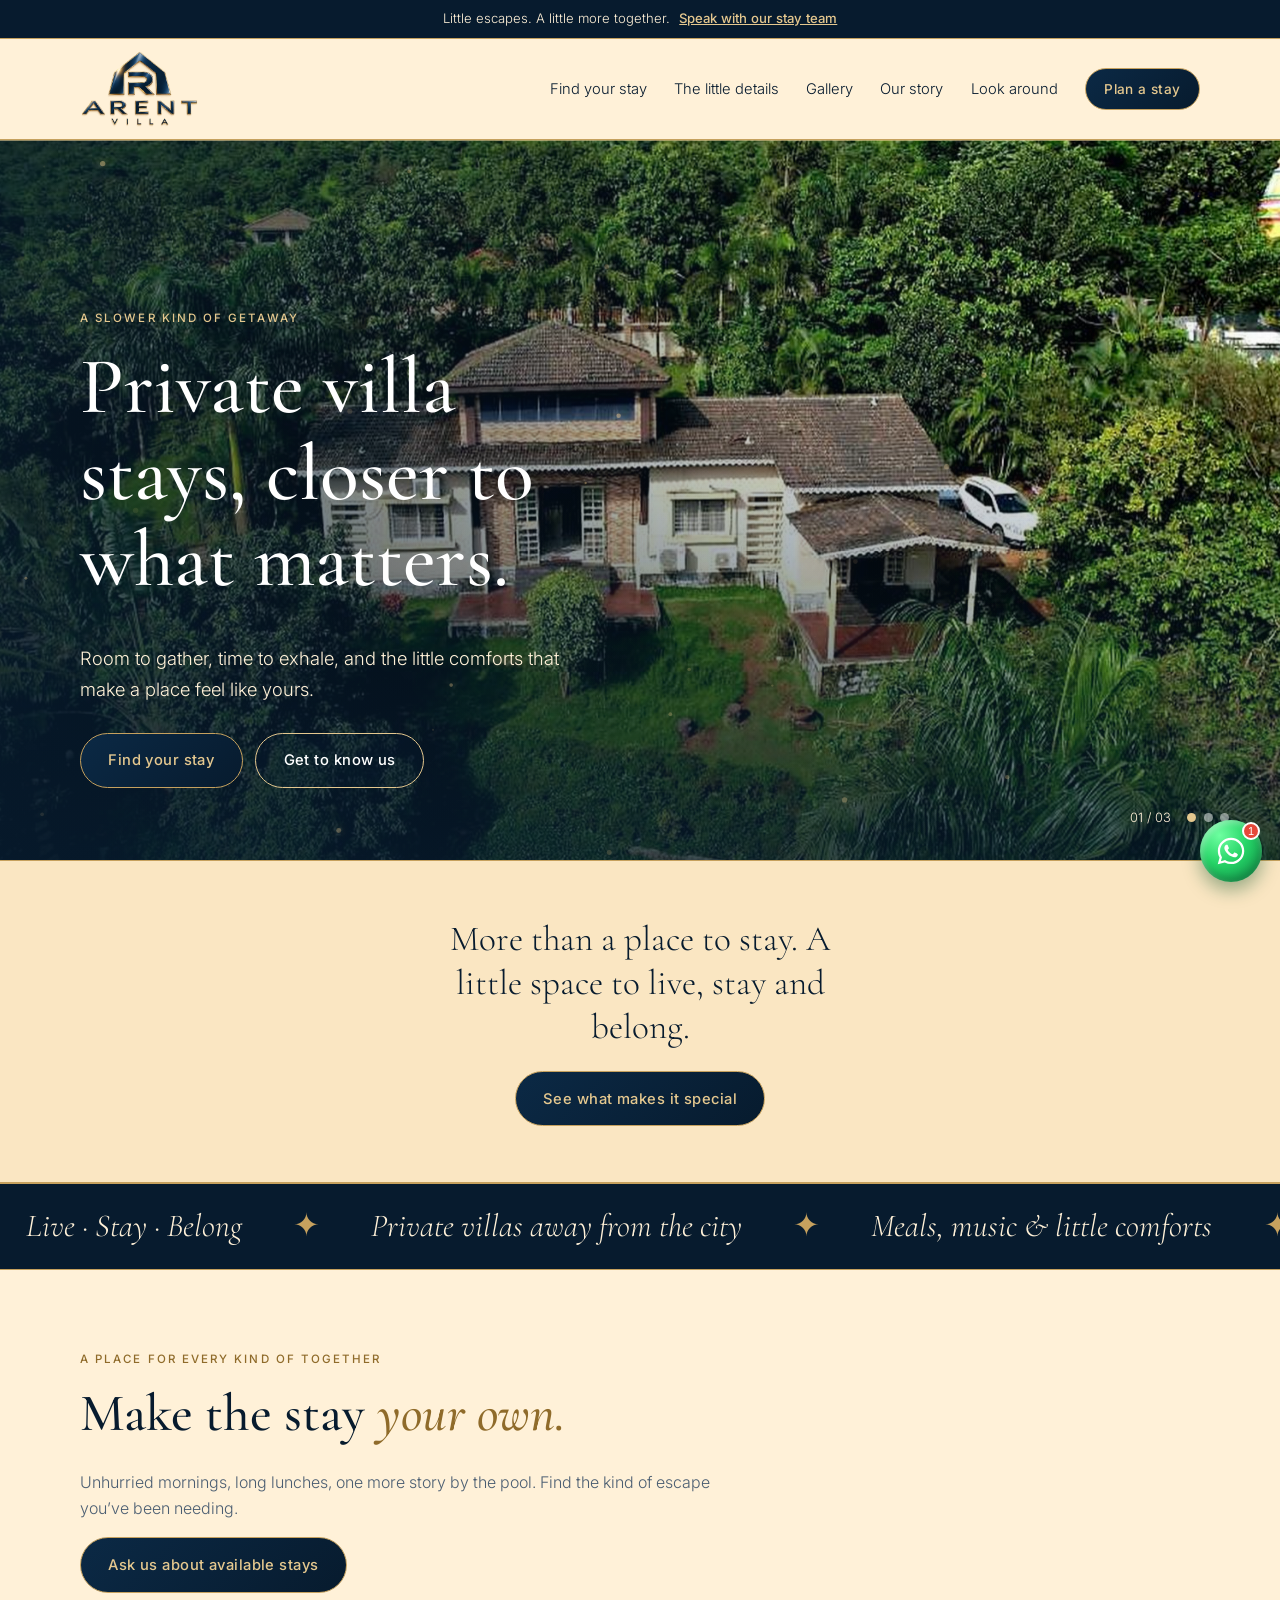
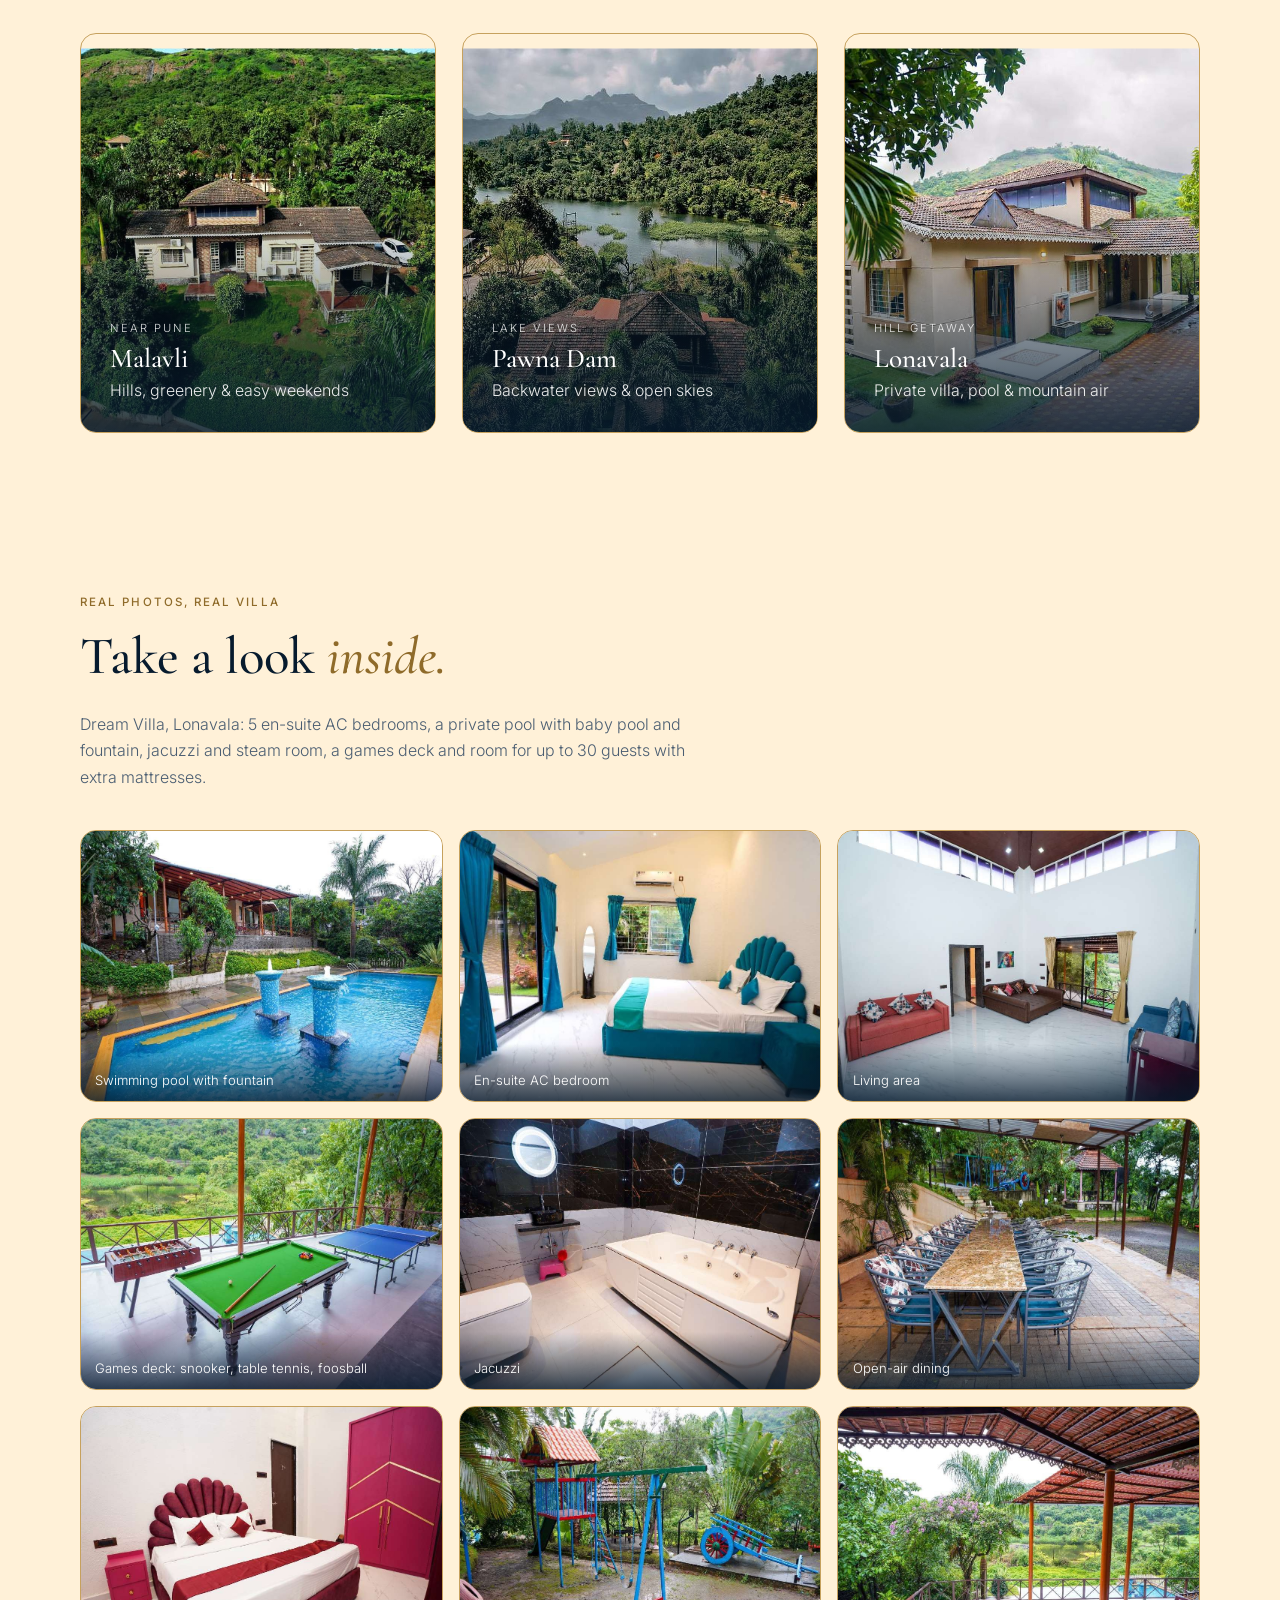
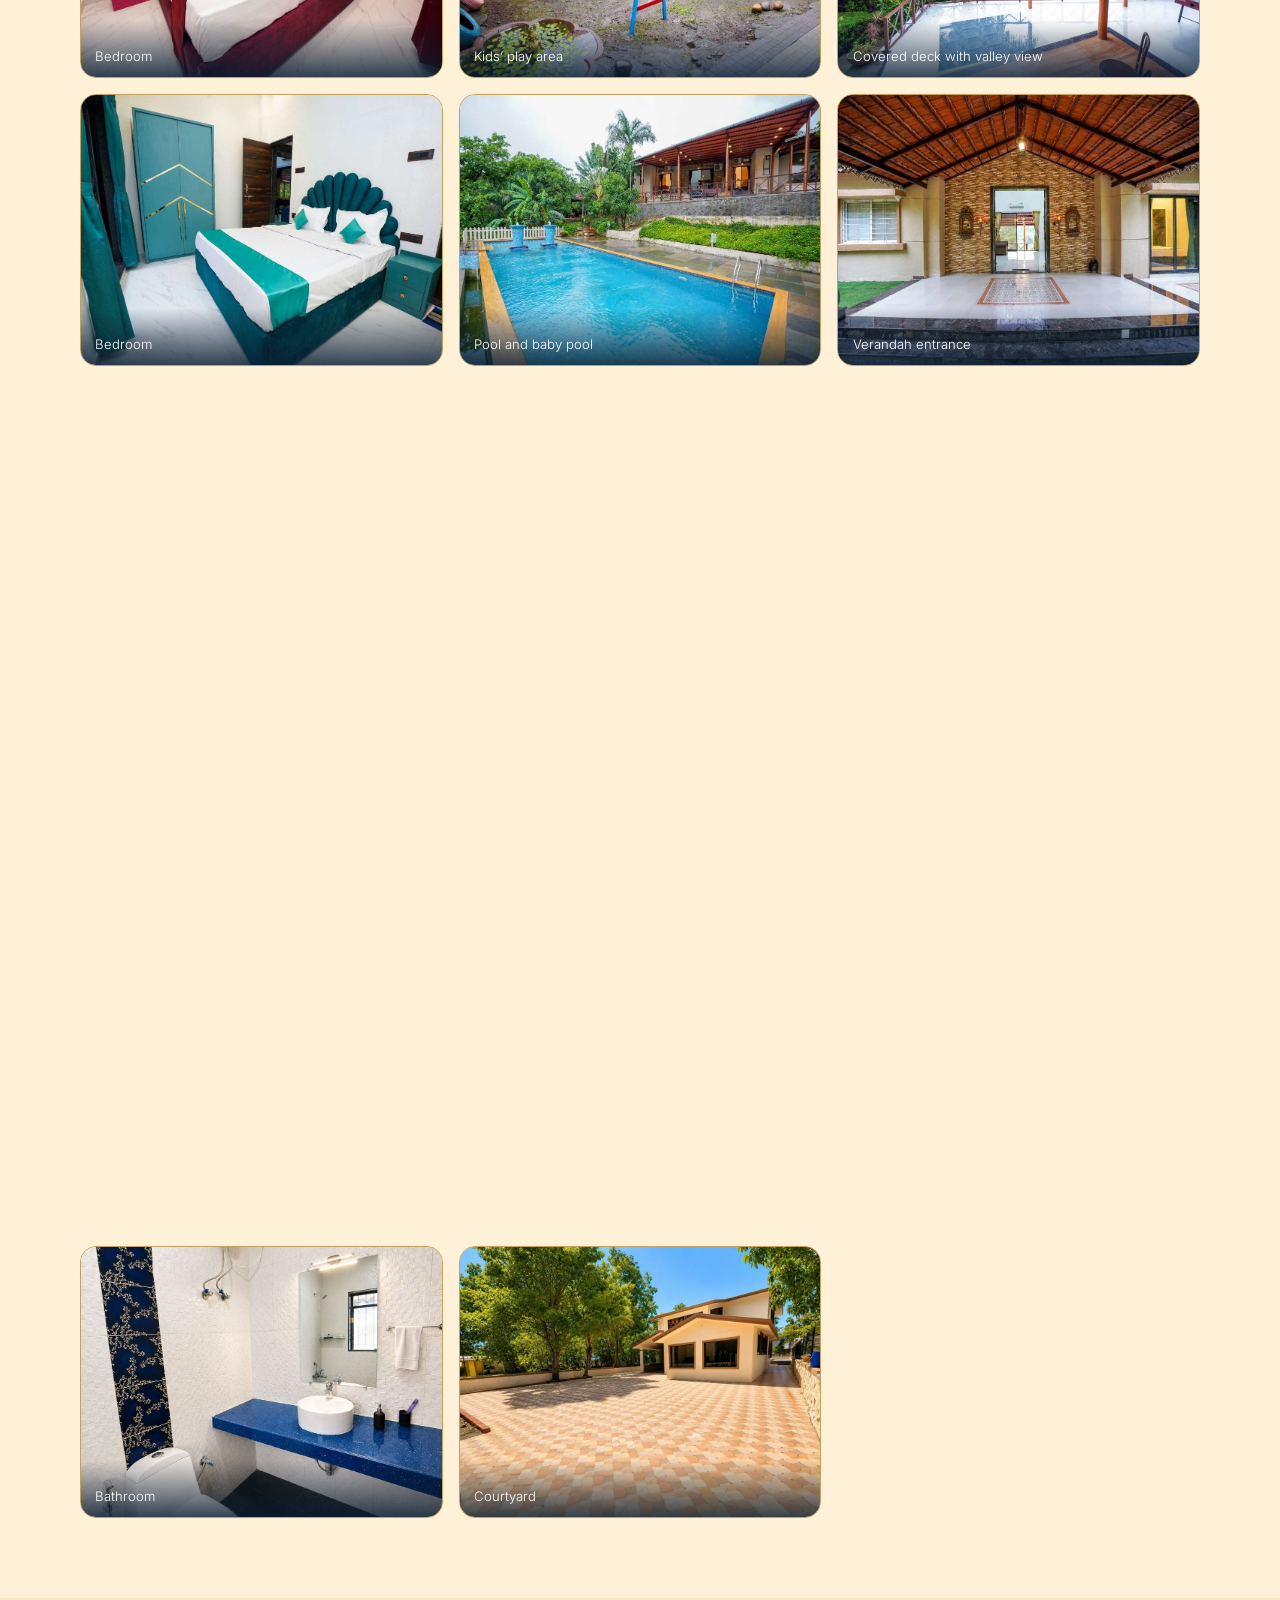
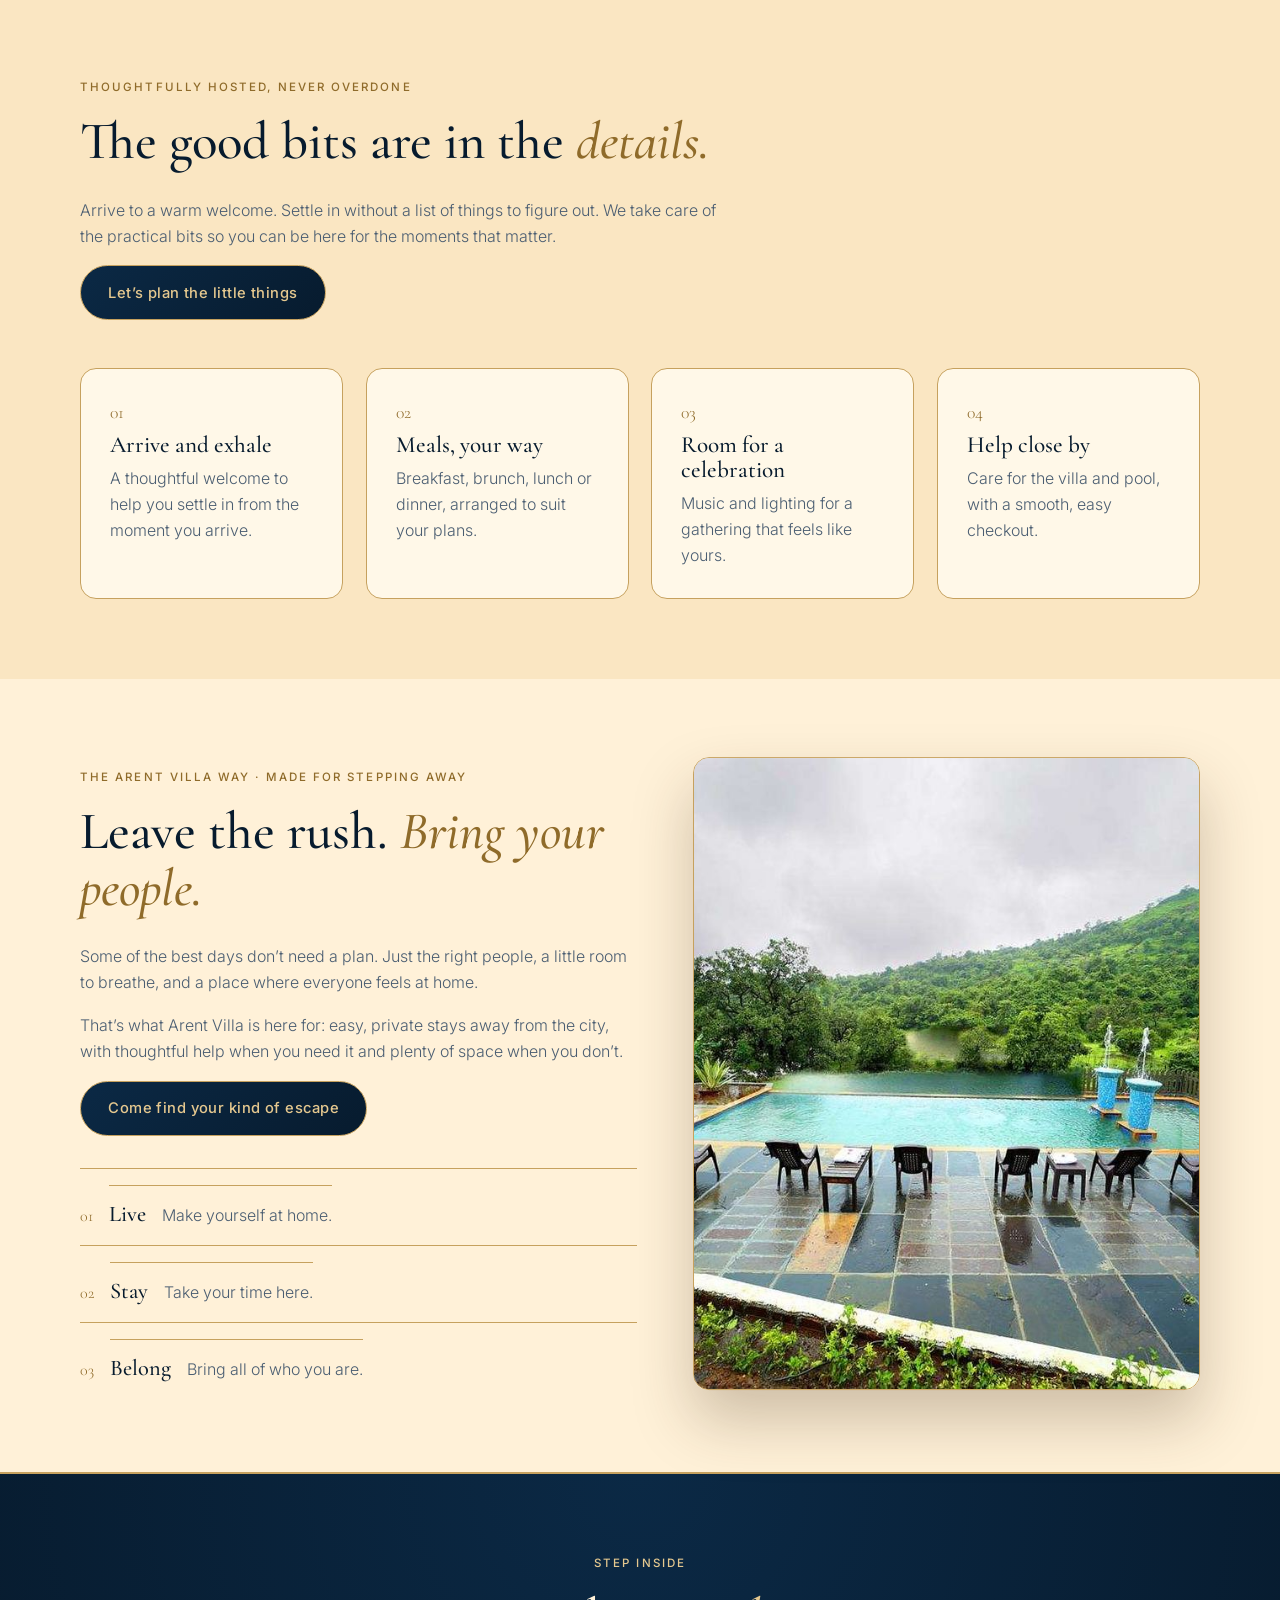
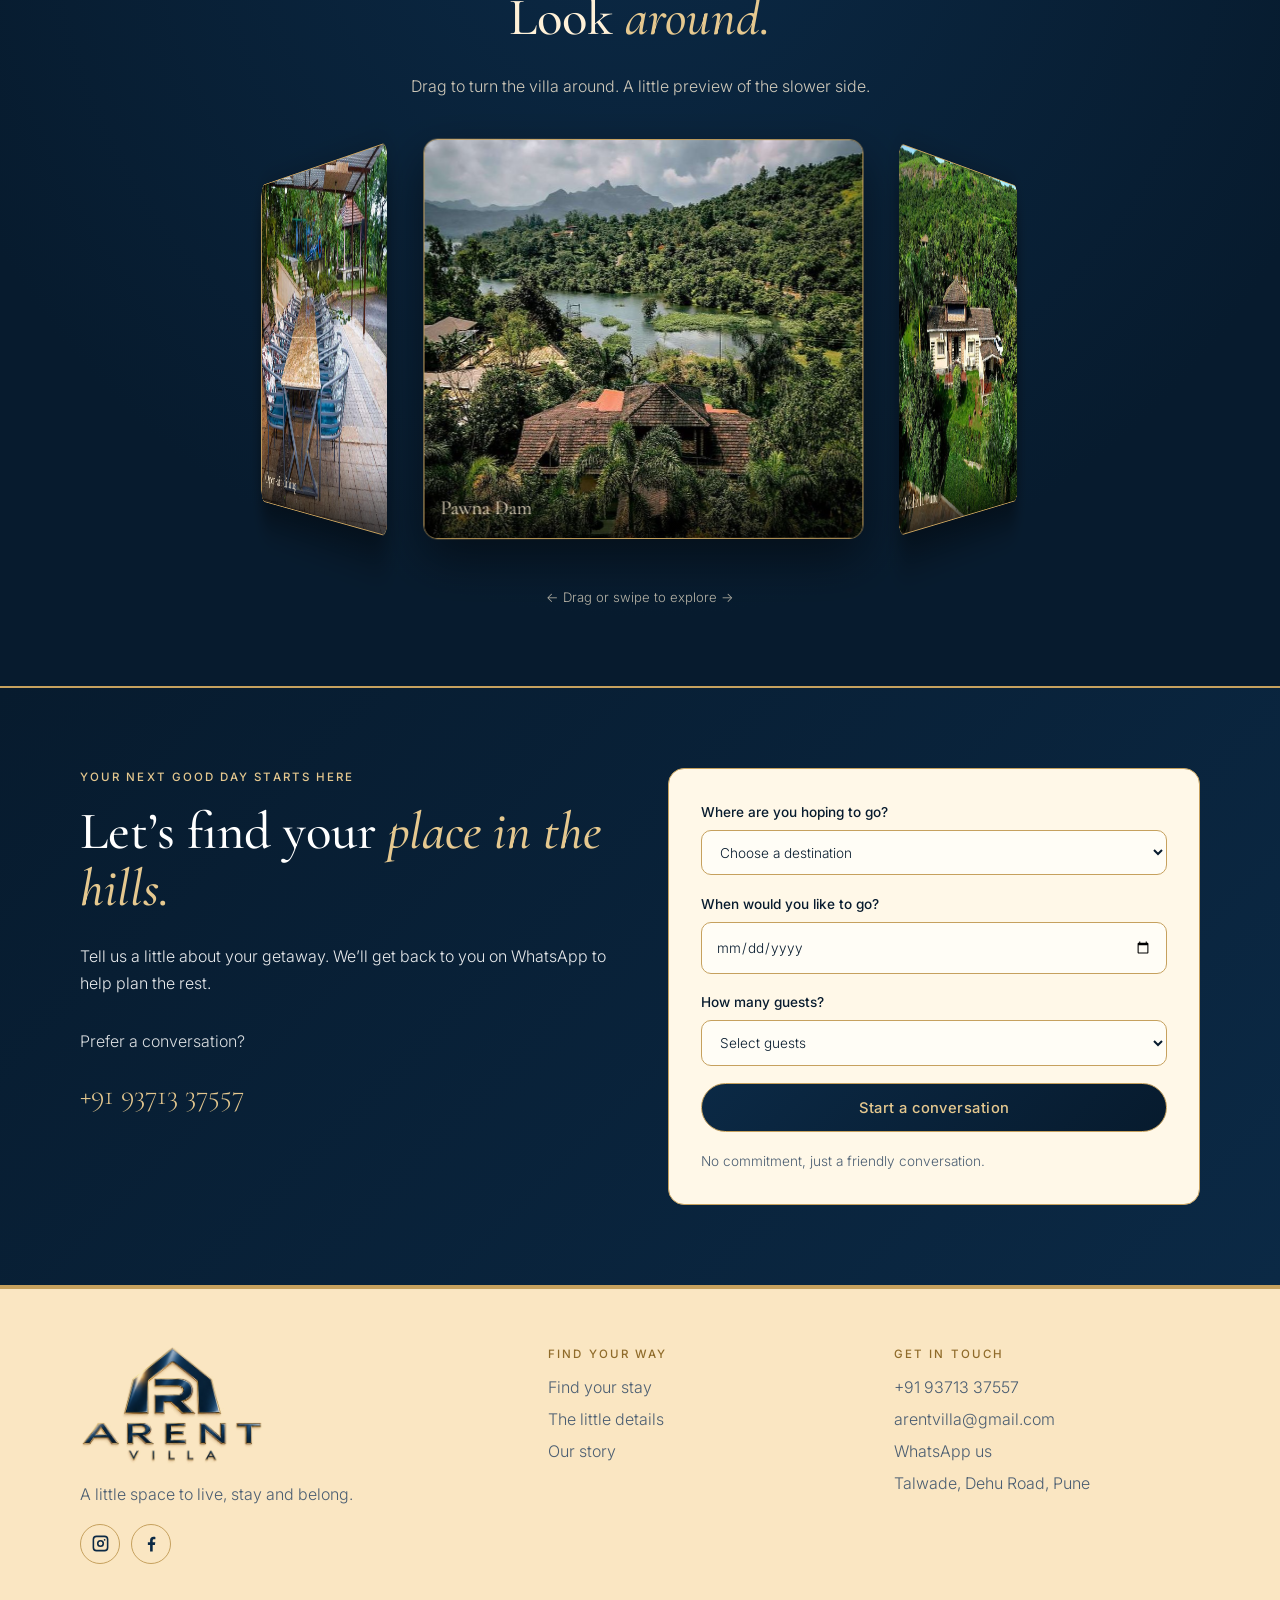
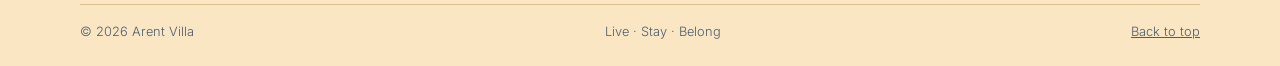
==== commit 1110171e: "Update index.html" ====
--- a/arent-villa/index.html
+++ b/arent-villa/index.html
@@ -8,11 +8,196 @@
 <meta property="og:title" content="Arent Villa | Live • Stay • Belong">
 <meta property="og:description" content="Private villa stays and little thoughtful touches, made for getting away together.">
 <meta property="og:type" content="website">
-<link rel="icon" type="image/png" href="images/favicon.png">
+<link rel="icon" type="image/png" href="[data-uri]">
 <link rel="preconnect" href="https://fonts.googleapis.com">
 <link rel="preconnect" href="https://fonts.gstatic.com" crossorigin>
 <link href="https://fonts.googleapis.com/css2?family=Cormorant+Garamond:ital,wght@0,400;0,500;0,600;1,400;1,500&family=Inter:wght@300;400;500&display=swap" rel="stylesheet">
-<link rel="stylesheet" href="style.css">
+<style>
+:root{--bg:#FFF1D8;--alt:#FAE6C2;--ink:#071B2E;--muted:#4B5E72;--accent:#0B2945;--accent-d:#071B2E;--line:#DCC08A;--navy:#0B2945;--depth:#071B2E;--gold:#C6A15E;--shine:#E5C88F;--gold-d:#8F6B2A;--radius:16px;--serif:"Cormorant Garamond",Georgia,serif;--sans:"Inter",system-ui,sans-serif}
+*{box-sizing:border-box}html{scroll-behavior:smooth;scroll-padding-top:76px}
+body{margin:0;background:var(--bg);color:var(--ink);font-family:var(--sans);font-weight:300;line-height:1.65;-webkit-font-smoothing:antialiased}
+img{max-width:100%;display:block}a{color:inherit}
+.wrap{width:min(1120px,92%);margin:0 auto}.narrow{width:min(720px,92%)}.center{text-align:center}
+h1,h2,h3{font-family:var(--serif);font-weight:500;line-height:1.08;margin:0 0 .5em}
+h1{font-size:clamp(2.7rem,6.5vw,5rem)}h2{font-size:clamp(2.1rem,4.4vw,3.3rem)}h3{font-size:1.7rem}
+h2 em,h1 em{font-style:italic;color:var(--accent)}
+.eyebrow{text-transform:uppercase;letter-spacing:.18em;font-size:.72rem;font-weight:500;color:var(--accent);margin:0 0 1rem}
+.muted{color:var(--muted)}.small{font-size:.85rem}
+.btn{display:inline-block;background:var(--accent);color:#fff;text-decoration:none;padding:.9rem 1.7rem;border-radius:999px;font-weight:500;font-size:.92rem;border:1px solid var(--accent);cursor:pointer;font-family:inherit;transition:.2s}
+.btn:hover{background:var(--accent-d);border-color:var(--accent-d)}
+.btn-ghost{background:transparent;border-color:#fff;color:#fff}.btn-ghost:hover{background:rgba(255,255,255,.18);border-color:#fff}
+.btn-light{background:#fff;color:var(--ink);border-color:#fff}.btn-light:hover{background:var(--alt);border-color:var(--alt)}
+.topbar{background:var(--accent-d);color:#f6ece0;font-size:.82rem;text-align:center;padding:.5rem 4%}
+.topbar a{margin-left:.6rem;font-weight:500}
+.site-header{position:sticky;top:0;z-index:50;background:rgba(250,246,239,.93);backdrop-filter:blur(10px);border-bottom:1px solid var(--line)}
+.header-inner{display:flex;align-items:center;justify-content:space-between;padding:.7rem 0}
+.brand img{height:68px;width:auto}
+.main-nav{display:flex;align-items:center;gap:1.7rem;font-size:.92rem}
+.main-nav a{text-decoration:none}.main-nav a:not(.btn):hover{color:var(--accent)}.main-nav .btn{padding:.55rem 1.15rem;font-size:.85rem}
+.nav-toggle{display:none;background:none;border:0;width:40px;height:40px;cursor:pointer;padding:0}
+.nav-toggle span{display:block;height:2px;background:var(--ink);margin:6px 8px}
+/* hero */
+.hero{position:relative;min-height:80vh;display:flex;align-items:flex-end;overflow:hidden;background:#3a342b}
+.slide{position:absolute;inset:0;width:100%;height:100%;object-fit:cover;opacity:0;transition:opacity 1.4s ease}
+.slide.active{opacity:1}
+.hero-overlay{position:absolute;inset:0;background:linear-gradient(to top,rgba(20,16,12,.7),rgba(20,16,12,0) 60%)}
+.hero-copy{position:relative;padding:0 0 4.5rem;color:#fff}
+.hero-copy h1{max-width:13ch;color:#fff}.hero-copy .lead{font-size:1.15rem;max-width:44ch;color:#f5efe5}
+.actions{display:flex;gap:.8rem;flex-wrap:wrap;margin-top:1.8rem}
+.hero-meta{position:absolute;right:4%;bottom:2rem;z-index:2;color:#f5efe5;font-size:.8rem;display:flex;align-items:center;gap:1rem}
+.dots{display:flex;gap:.45rem}.dots button{width:9px;height:9px;border-radius:50%;border:0;background:rgba(255,255,255,.5);cursor:pointer;padding:0}.dots button.on{background:#fff}
+.tagline{padding:3.5rem 0;text-align:center;background:var(--alt)}
+.tagline p.big{font-family:var(--serif);font-size:clamp(1.5rem,3vw,2.2rem);margin:0 auto 1.4rem;max-width:26ch;line-height:1.25}
+.section{padding:5rem 0}.alt{background:var(--alt)}
+.sec-head{max-width:640px;margin-bottom:2.5rem}
+.stay-grid{display:grid;grid-template-columns:1fr 1fr;gap:1.6rem}
+.stay{position:relative;border-radius:var(--radius);overflow:hidden;min-height:440px;display:flex;align-items:flex-end;color:#fff}
+.stay img{position:absolute;inset:0;width:100%;height:100%;object-fit:cover;transition:transform .8s}
+.stay:hover img{transform:scale(1.04)}
+.stay::after{content:"";position:absolute;inset:0;background:linear-gradient(to top,rgba(20,16,12,.8),transparent 60%)}
+.stay div{position:relative;z-index:1;padding:1.8rem}.stay .tag{font-size:.7rem;letter-spacing:.18em;text-transform:uppercase;opacity:.85}
+.stay h3{margin:.3rem 0 .2rem;color:#fff}.stay p{margin:0;opacity:.9}
+.steps{display:grid;grid-template-columns:repeat(auto-fit,minmax(230px,1fr));gap:1.4rem;margin-top:3rem}
+.step{background:var(--bg);border:1px solid var(--line);border-radius:var(--radius);padding:1.8rem}
+.step .n{font-family:var(--serif);font-size:1.1rem;color:var(--accent)}.step h3{font-size:1.45rem;margin:.4rem 0}.step p{margin:0;color:var(--muted)}
+.story{display:grid;grid-template-columns:1.1fr 1fr;gap:3.5rem;align-items:center}
+.story-img{border-radius:var(--radius);aspect-ratio:4/5;object-fit:cover;width:100%}
+.lbs{display:grid;gap:1rem;margin-top:2rem}.lbs div{display:flex;gap:1rem;align-items:baseline;border-top:1px solid var(--line);padding-top:1rem}
+.lbs .n{font-family:var(--serif);color:var(--accent)}.lbs h3{font-size:1.4rem;margin:0}.lbs p{margin:0;color:var(--muted)}
+.plan{background:linear-gradient(135deg,#6e4529,#8a5a3b);color:#fff;padding:5rem 0}
+.plan .wrap{display:grid;grid-template-columns:1fr 1fr;gap:3.5rem;align-items:start}
+.plan h2 em{color:#f0d8bd}.plan .eyebrow{color:#f0dcc6}
+.plan a.tel{font-family:var(--serif);font-size:1.8rem;text-decoration:none;display:inline-block}
+form{background:var(--bg);color:var(--ink);border-radius:var(--radius);padding:2rem;display:grid;gap:1.1rem}
+label{display:grid;gap:.4rem;font-size:.85rem;font-weight:500}
+select,input{font:inherit;font-weight:300;padding:.8rem .9rem;border-radius:10px;border:1px solid var(--line);background:#fff;color:var(--ink)}
+select:focus,input:focus{outline:2px solid var(--accent);outline-offset:1px}.invalid{border-color:#c0392b!important}
+.error{color:#c0392b;margin:0;font-size:.9rem}
+.site-footer{background:var(--alt);padding:3.5rem 0 1.5rem;border-top:1px solid var(--line)}
+.footer-grid{display:grid;grid-template-columns:1.4fr 1fr 1fr;gap:2.5rem}.foot-logo{height:110px;width:auto;margin-bottom:1rem}
+.social{display:flex;gap:.7rem;margin-top:1rem}.footer-grid .social a{display:inline-flex;width:40px;height:40px;margin:0;align-items:center;justify-content:center;border:1px solid var(--line);border-radius:50%;color:var(--muted);transition:.2s}.footer-grid .social a:hover{color:var(--accent);border-color:var(--accent)}.social svg{width:19px;height:19px;fill:currentColor}
+.footer-grid h4{margin:0 0 .6rem;font-family:var(--sans);font-size:.72rem;letter-spacing:.18em;text-transform:uppercase;color:var(--accent);font-weight:500}
+.footer-grid a{display:block;text-decoration:none;color:var(--muted);margin:.35rem 0}.footer-grid a:hover{color:var(--accent)}.footer-grid p{color:var(--muted);margin:.3rem 0}
+.copy{margin-top:2.5rem;display:flex;justify-content:space-between;flex-wrap:wrap;gap:.5rem;font-size:.8rem;color:var(--muted)}
+@keyframes pulse{0%{box-shadow:0 0 0 0 rgba(37,211,102,.55),0 6px 18px rgba(0,0,0,.28)}70%{box-shadow:0 0 0 16px rgba(37,211,102,0),0 6px 18px rgba(0,0,0,.28)}100%{box-shadow:0 0 0 0 rgba(37,211,102,0),0 6px 18px rgba(0,0,0,.28)}}
+.reveal{opacity:0;transform:translateY(18px);transition:opacity .7s,transform .7s}.reveal.in{opacity:1;transform:none}
+.cw{position:fixed;right:18px;bottom:calc(18px + env(safe-area-inset-bottom,0px));z-index:60;font-family:var(--sans)}
+.cw-fab{position:relative;display:flex;margin-left:auto;width:62px;height:62px;border:0;border-radius:50%;background:radial-gradient(circle at 32% 25%,#6dffa0,#25D366 45%,#0f8a47);color:#fff;cursor:pointer;align-items:center;justify-content:center;box-shadow:0 8px 18px rgba(8,80,40,.4),inset -3px -5px 8px rgba(0,0,0,.2),inset 2px 3px 6px rgba(255,255,255,.4);animation:pulse 2.4s ease-out infinite;transition:transform .2s}
+.cw-fab:hover{transform:scale(1.07)}.cw-fab svg{width:32px;height:32px;fill:currentColor;position:absolute;transition:.25s}
+.cw-fab .x{opacity:0;transform:rotate(-80deg) scale(.5)}.cw.open .cw-fab .wa{opacity:0;transform:rotate(80deg) scale(.5)}.cw.open .cw-fab .x{opacity:1;transform:none}
+.cw-dot{position:absolute;top:2px;right:2px;min-width:18px;height:18px;border-radius:9px;background:#e5483a;color:#fff;font-size:11px;font-weight:500;display:flex;align-items:center;justify-content:center;border:2px solid #fff}.cw.seen .cw-dot{display:none}
+.cw-panel{position:absolute;right:0;bottom:78px;width:350px;max-width:calc(100vw - 36px);background:#efe7da;border-radius:18px;overflow:hidden;box-shadow:0 18px 50px rgba(0,0,0,.28);transform-origin:bottom right;opacity:0;transform:translateY(14px) scale(.92);pointer-events:none;transition:.25s}
+.cw.open .cw-panel{opacity:1;transform:none;pointer-events:auto}
+.cw-head{background:#075E54;color:#fff;display:flex;align-items:center;gap:.75rem;padding:.9rem 1rem}
+.cw-av{width:42px;height:42px;border-radius:50%;background:#fff;display:flex;align-items:center;justify-content:center;flex:none}.cw-av img{width:28px;height:auto}
+.cw-head b{display:block;font-weight:500;font-size:.98rem;line-height:1.2}.cw-head small{font-size:.76rem;opacity:.85;display:flex;align-items:center;gap:.35rem}.cw-head small:before{content:"";width:7px;height:7px;border-radius:50%;background:#4ade80}
+.cw-close{margin-left:auto;background:none;border:0;color:#fff;font-size:1.5rem;line-height:1;cursor:pointer;padding:.2rem .4rem;opacity:.85}.cw-close:hover{opacity:1}
+.cw-body{height:230px;overflow-y:auto;padding:1rem;display:flex;flex-direction:column;gap:.55rem}
+.cw-msg{max-width:84%;padding:.55rem .8rem;border-radius:12px;font-size:.88rem;line-height:1.45;color:var(--ink);font-weight:400;animation:cwin .25s ease both}
+.cw-msg.bot{background:#fff;border-top-left-radius:3px;align-self:flex-start}.cw-msg.me{background:#d9fdd3;border-top-right-radius:3px;align-self:flex-end}
+.cw-msg.bot a{color:#128C7E;font-weight:500}
+@keyframes cwin{from{opacity:0;transform:translateY(8px)}to{opacity:1;transform:none}}
+.cw-chips{display:flex;flex-wrap:wrap;gap:.4rem;padding:0 1rem .8rem}
+.cw-chips button{font:400 .8rem var(--sans);background:#fff;color:#128C7E;border:1px solid #128C7E;border-radius:999px;padding:.38rem .8rem;cursor:pointer;transition:.15s}.cw-chips button:hover{background:#128C7E;color:#fff}
+.cw-form{display:flex;gap:.5rem;padding:.7rem;background:#f7f3ea;border-top:1px solid #e2d9c6}
+.cw-form input{flex:1;min-width:0;border:1px solid #d8cfbc;background:#fff;border-radius:999px;padding:.65rem 1rem;font:400 .9rem var(--sans);outline:none;color:var(--ink)}.cw-form input:focus{border-color:#25D366}
+.cw-form button{flex:none;width:42px;height:42px;border:0;border-radius:50%;background:#25D366;color:#fff;cursor:pointer;display:flex;align-items:center;justify-content:center}.cw-form button svg{width:20px;height:20px;fill:currentColor}
+@media (prefers-reduced-motion:reduce){.cw-panel,.cw-msg{transition:none;animation:none}}
+@media (prefers-reduced-motion:reduce){.reveal{opacity:1;transform:none;transition:none}.cw-fab{animation:none}.slide{transition:none}html{scroll-behavior:auto}}
+@media (max-width:820px){
+.nav-toggle{display:block}
+.main-nav{position:absolute;top:100%;left:0;right:0;background:var(--bg);border-bottom:1px solid var(--line);flex-direction:column;align-items:flex-start;padding:1rem 4%;gap:1rem;display:none}.main-nav.open{display:flex}
+.stay-grid,.story,.plan .wrap,.footer-grid{grid-template-columns:1fr;gap:2rem}.stay{min-height:360px}.hero{min-height:78vh}
+.hero-meta{position:relative;right:auto;bottom:auto;padding:0 4% 1.2rem}.hero{flex-direction:column;justify-content:flex-end;align-items:stretch}
+}
+
+/* ===== 3D + motion layer ===== */
+.progress{position:fixed;top:0;left:0;height:3px;width:100%;transform-origin:0 50%;transform:scaleX(0);background:linear-gradient(90deg,#d9a35f,#8a5a3b);z-index:100}
+.hero{--mx:0;--my:0;perspective:1200px}
+.slide{scale:1.02;translate:calc(var(--mx)*-6px) calc(var(--my)*-4px)}
+.slide.active{animation:kb 9s ease-out forwards}
+@keyframes kb{from{scale:1.02}to{scale:1.07}}
+.hero-copy{translate:calc(var(--mx)*10px) calc(var(--my)*7px);transition:translate .2s ease-out}
+.hero-dust{opacity:.6;position:absolute;inset:0;width:100%;height:100%;pointer-events:none;z-index:1}
+.hero-copy,.hero-meta{z-index:2}
+.w{display:inline-block;opacity:0;transform:translateY(46px) rotateX(-55deg);transform-origin:50% 100%;animation:wordin .95s cubic-bezier(.2,.75,.2,1) forwards;animation-delay:calc(var(--d)*110ms + .25s)}
+@keyframes wordin{to{opacity:1;transform:none}}
+.hero-copy .eyebrow,.hero-copy .lead,.hero-copy .actions{opacity:0;animation:fadeup .9s ease forwards}
+.hero-copy .eyebrow{animation-delay:.1s}.hero-copy .lead{animation-delay:.95s}.hero-copy .actions{animation-delay:1.15s}
+@keyframes fadeup{from{opacity:0;transform:translateY(18px)}to{opacity:1;transform:none}}
+/* marquee */
+.marquee{overflow:hidden;background:var(--ink);color:#f3e6d3;padding:1rem 0;white-space:nowrap}
+.marquee-track{display:inline-flex;animation:scrollx 28s linear infinite}
+.marquee span{font-family:var(--serif);font-size:clamp(1.3rem,2.6vw,2rem);font-style:italic;padding:0 1.6rem}
+.marquee span i{color:#d9a35f;font-style:normal;padding-left:3.2rem}
+@keyframes scrollx{to{transform:translateX(-50%)}}
+.marquee:hover .marquee-track{animation-play-state:paused}
+/* tilt cards */
+.stay,.step{transform-style:preserve-3d;will-change:transform}
+.stay::before{content:"";position:absolute;inset:0;z-index:2;pointer-events:none;opacity:0;transition:opacity .3s;background:radial-gradient(circle at var(--gx,50%) var(--gy,50%),rgba(255,255,255,.28),transparent 55%)}
+.stay.tilting::before{opacity:1}
+.stay div{transform:translateZ(40px)}
+.step{transition:box-shadow .3s,background .3s}.step.tilting{box-shadow:0 18px 40px rgba(60,40,20,.18);background:#fffaf2}
+.story-img{box-shadow:0 30px 60px rgba(60,40,20,.25)}
+/* 3D ring */
+.look{background:radial-gradient(circle at 50% 0,#4a3220,#1f1710 70%);color:#f3e6d3;padding:5rem 0 4rem;overflow:hidden}
+.look .eyebrow{color:#e8c79a}.look h2 em{color:#e8c79a}
+.look .sec-head{margin-inline:auto;text-align:center}
+.scene{perspective:1500px;height:clamp(300px,46vw,440px);margin-top:1rem;touch-action:pan-y;cursor:grab;user-select:none;-webkit-user-select:none}
+.scene.drag{cursor:grabbing}
+.ring{position:relative;width:var(--pw,420px);height:100%;margin:0 auto;transform-style:preserve-3d;transform:translateZ(calc(var(--r)*-1)) rotateY(var(--rot,0deg))}
+.panel{position:absolute;inset:0 0 40px 0;border-radius:14px;overflow:hidden;backface-visibility:hidden;box-shadow:0 20px 50px rgba(0,0,0,.5);transform:rotateY(calc(var(--i)*var(--step))) translateZ(var(--r));background:#2a2018}
+.panel img{width:100%;height:100%;object-fit:cover;pointer-events:none;-webkit-user-drag:none}
+.panel span{position:absolute;left:0;right:0;bottom:0;padding:1.4rem 1rem .8rem;background:linear-gradient(to top,rgba(0,0,0,.7),transparent);font-family:var(--serif);font-size:1.25rem}
+.look .hint{text-align:center;font-size:.82rem;opacity:.7;margin-top:.5rem}
+/* floating accent */
+.float{animation:floaty 6s ease-in-out infinite}
+@keyframes floaty{0%,100%{translate:0 0}50%{translate:0 -10px}}
+.tagline .btn{animation:floaty 5s ease-in-out infinite}
+@media (prefers-reduced-motion:reduce){
+ .slide.active,.marquee-track,.float,.tagline .btn{animation:none}
+ .w,.hero-copy .eyebrow,.hero-copy .lead,.hero-copy .actions{opacity:1;animation:none;transform:none}
+}
+.locs{display:flex;gap:.6rem;flex-wrap:wrap;margin-top:1.2rem}.locs a{text-decoration:none;color:#fff;font-size:.82rem;letter-spacing:.06em;padding:.4rem 1rem;border:1px solid rgba(255,255,255,.7);border-radius:999px;backdrop-filter:blur(4px);background:rgba(255,255,255,.12)}.locs a:hover{background:rgba(255,255,255,.28)}.hero-copy .locs{opacity:0;animation:fadeup .9s ease 1.05s forwards}.stay-grid.g3{grid-template-columns:repeat(3,1fr)}.stay-grid.g3 .stay{min-height:400px}
+.gal{display:grid;grid-template-columns:repeat(3,1fr);gap:1rem}.gal figure{margin:0;position:relative;border-radius:var(--radius);overflow:hidden;aspect-ratio:4/3;background:var(--alt)}
+.gal img{width:100%;height:100%;object-fit:cover;transition:transform .6s}.gal figure:hover img{transform:scale(1.05)}
+.gal figcaption{position:absolute;left:0;right:0;bottom:0;padding:1.6rem .9rem .6rem;color:#fff;font-size:.82rem;background:linear-gradient(to top,rgba(20,16,12,.75),transparent)}
+@media (max-width:820px){.stay-grid.g3,.gal{grid-template-columns:1fr 1fr}.locs{display:flex;gap:.6rem;flex-wrap:wrap;margin-top:1.2rem}.locs a{text-decoration:none;color:#fff;font-size:.82rem;letter-spacing:.06em;padding:.4rem 1rem;border:1px solid rgba(255,255,255,.7);border-radius:999px;backdrop-filter:blur(4px);background:rgba(255,255,255,.12)}.locs a:hover{background:rgba(255,255,255,.28)}.hero-copy .locs{opacity:0;animation:fadeup .9s ease 1.05s forwards}.stay-grid.g3{grid-template-columns:1fr}}
+@media (max-width:480px){.gal{grid-template-columns:1fr}}
+
+/* Arent Villa brand theme: navy, metallic gold, cream */
+body{background:var(--bg);color:var(--ink)}
+h2 em,h1 em{color:var(--gold-d)}.eyebrow,.step .n,.lbs .n,.footer-grid h4{color:var(--gold-d)}
+.btn{background:linear-gradient(135deg,var(--navy),var(--depth));color:var(--shine);border:1px solid var(--gold);letter-spacing:.03em}
+.btn:hover{background:var(--depth);border-color:var(--shine);color:#fff;box-shadow:0 0 0 3px rgba(198,161,94,.28)}
+.btn-ghost{background:rgba(7,27,46,.3);border-color:var(--shine);color:#fff}.btn-ghost:hover{background:rgba(7,27,46,.6);border-color:var(--shine)}
+.btn-light{background:var(--bg);color:var(--navy);border-color:var(--gold)}.btn-light:hover{background:var(--shine);border-color:var(--gold)}
+.topbar{background:var(--depth);color:var(--bg);border-bottom:1px solid var(--gold)}.topbar a{color:var(--shine)}
+.site-header{background:rgba(255,241,216,.95);border-bottom:1px solid var(--gold);box-shadow:0 1px 0 rgba(229,200,143,.6)}
+.brand img{height:78px}.foot-logo{height:120px}
+.main-nav a:not(.btn):hover{color:var(--gold-d)}.nav-toggle span{background:var(--navy)}
+.hero{background:var(--depth)}.hero-overlay{background:linear-gradient(90deg,rgba(7,27,46,.72),rgba(7,27,46,.25) 55%,rgba(7,27,46,0)),linear-gradient(to top,rgba(7,27,46,.7),rgba(7,27,46,0) 55%)}
+.hero-copy .eyebrow{color:var(--shine)!important}.hero-copy .lead,.hero-meta{color:var(--bg)}.dots button.on{background:var(--shine)}
+.tagline{background:var(--alt);border-top:1px solid var(--gold);border-bottom:1px solid var(--gold)}
+.stay{border:1px solid var(--gold)}.stay::after{background:linear-gradient(to top,rgba(7,27,46,.85),transparent 60%)}
+.step{background:#FFF8E8;border:1px solid var(--gold)}.step.tilting{background:#FFF8E8;box-shadow:0 18px 40px rgba(7,27,46,.16)}
+.lbs div{border-top:1px solid var(--gold)}
+.gal figure{border:1px solid var(--gold)}.gal figcaption{background:linear-gradient(to top,rgba(7,27,46,.8),transparent)}
+.story-img{border:1px solid var(--gold)}
+.plan{background:linear-gradient(135deg,var(--depth),var(--navy));border-top:2px solid var(--gold);border-bottom:2px solid var(--gold)}
+.plan h2 em,.plan .eyebrow,.plan a.tel{color:var(--shine)}
+form{background:#FFF8E8;border:1px solid var(--gold)}select,input{border:1px solid var(--gold);background:#fffdf6}
+select:focus,input:focus{outline:2px solid var(--gold)}
+.site-footer{background:var(--alt);border-top:2px solid var(--gold)}
+.footer-grid .social a{border-color:var(--gold);color:var(--navy)}.footer-grid .social a:hover{color:#fff;background:var(--navy);border-color:var(--navy)}
+.footer-grid a:hover{color:var(--gold-d)}.copy{border-top:1px solid var(--line);padding-top:1rem}
+.marquee{background:var(--depth);color:var(--bg);border-top:1px solid var(--gold);border-bottom:1px solid var(--gold)}.marquee span i{color:var(--gold)}
+.look{background:radial-gradient(circle at 50% 0,var(--navy),var(--depth) 72%);color:var(--bg);border-top:2px solid var(--gold)}
+.look .eyebrow,.look h2 em{color:var(--shine)}
+.panel{background:var(--depth);border:1px solid var(--gold)}
+.progress{background:linear-gradient(90deg,var(--gold),var(--shine))}
+.cw-av{border:1px solid var(--gold)}
+</style>
 </head>
 <body>
 <div class="progress" id="progress"></div>
@@ -94,6 +279,113 @@
 
 
 
-<script src="script.js"></script>
+<script>
+(function(){'use strict';
+var IMG={"logo": "[data-uri]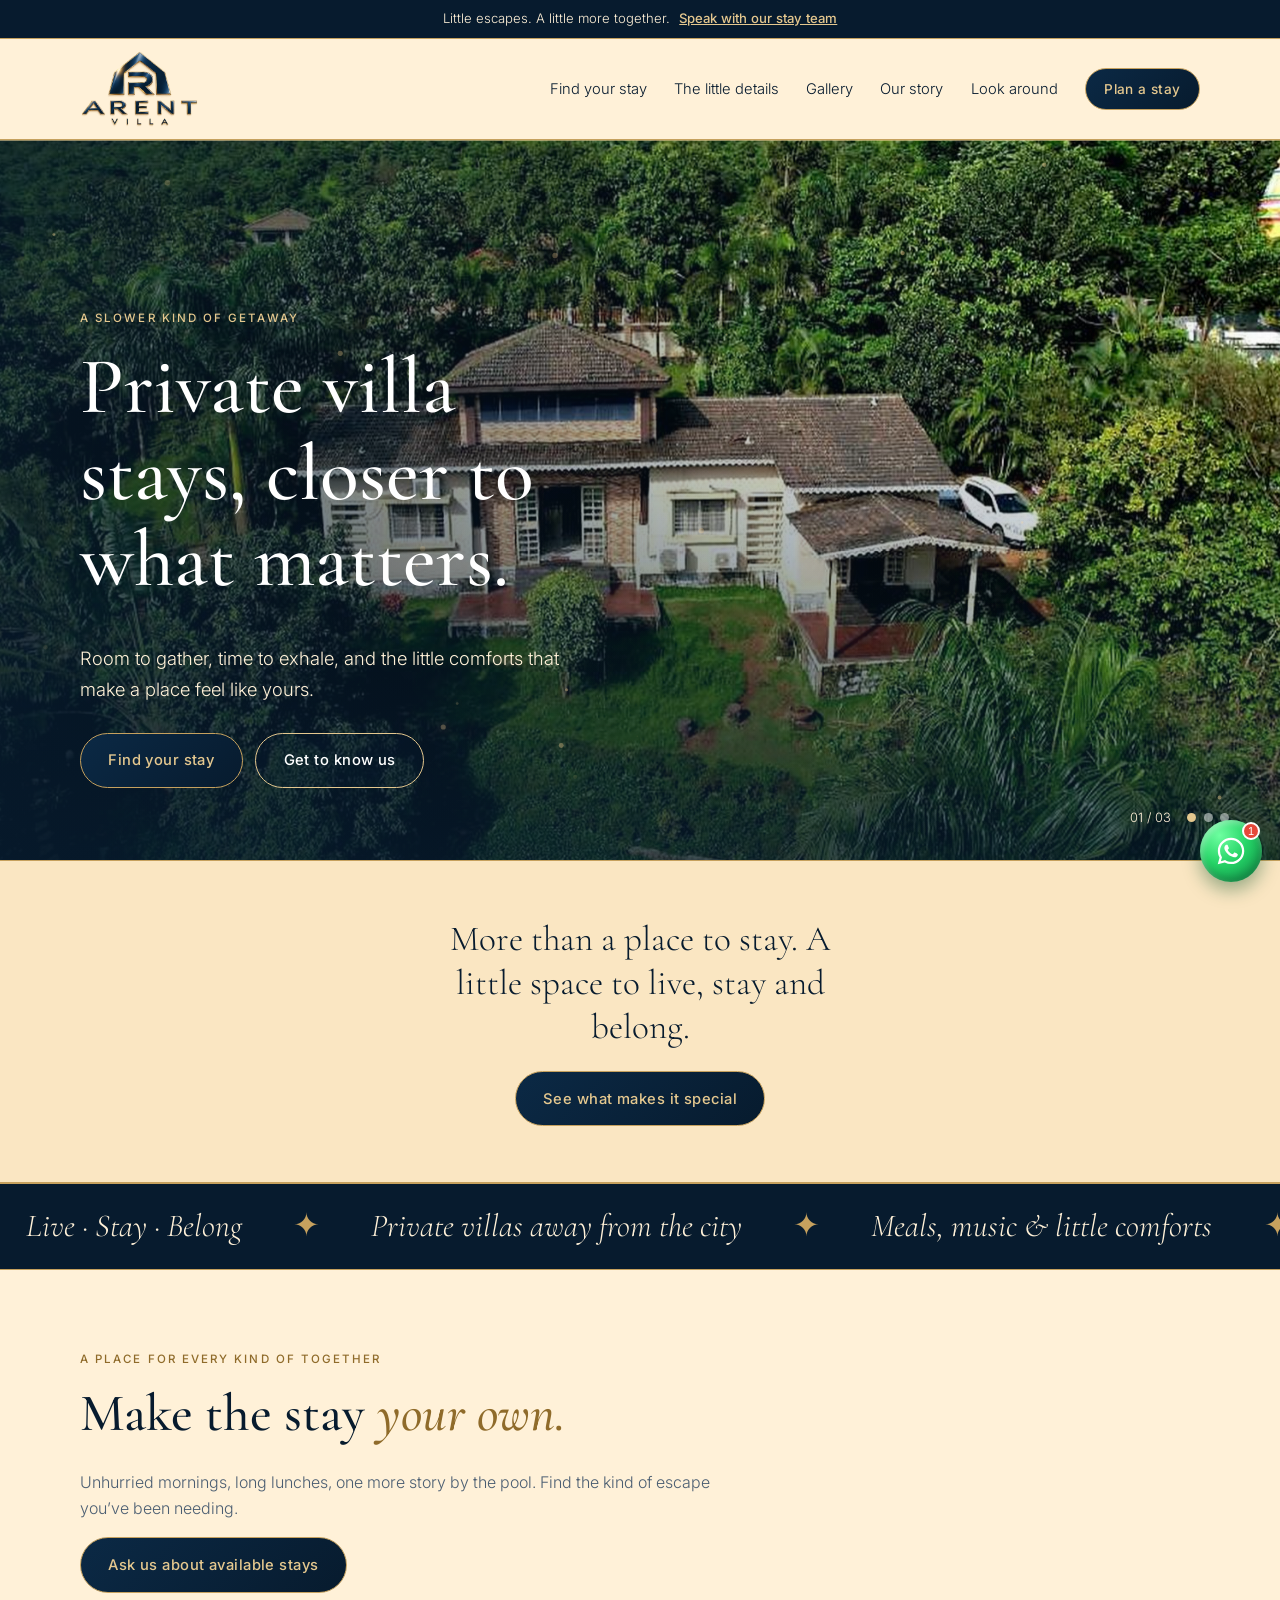
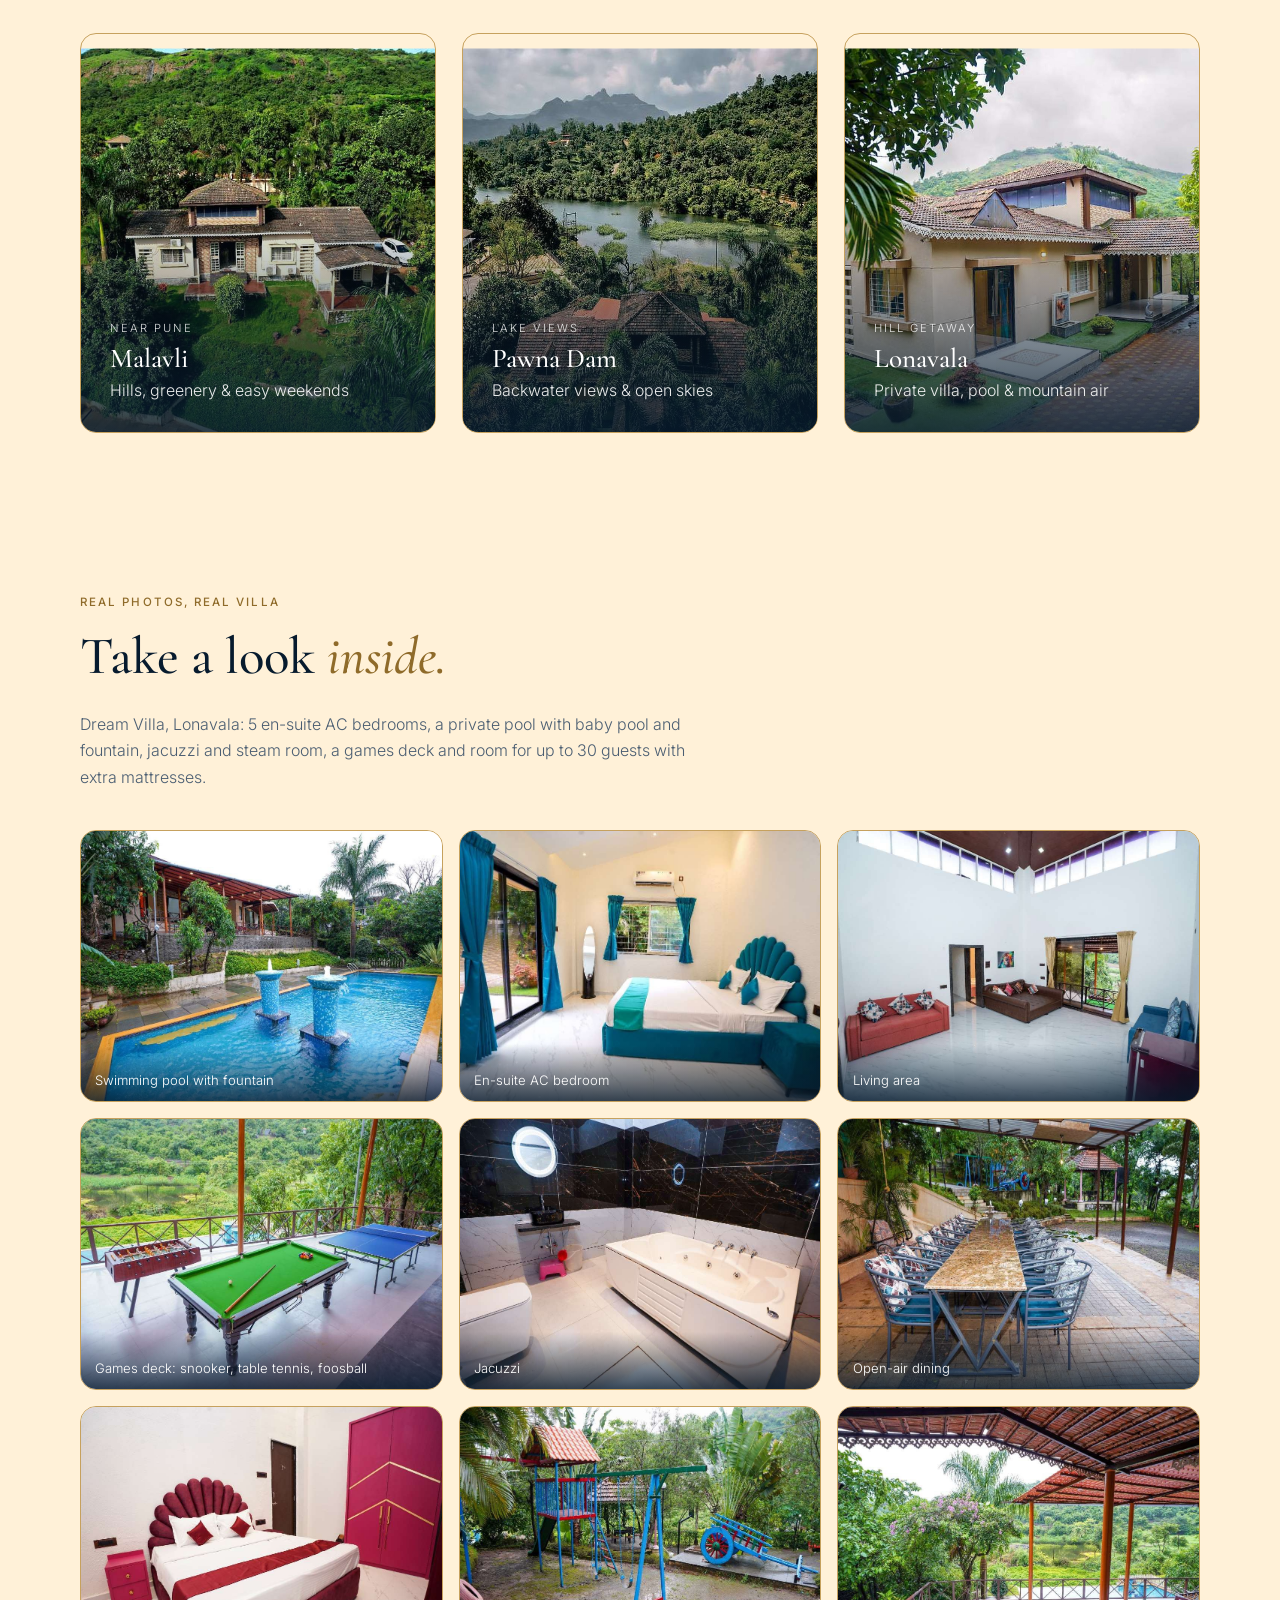
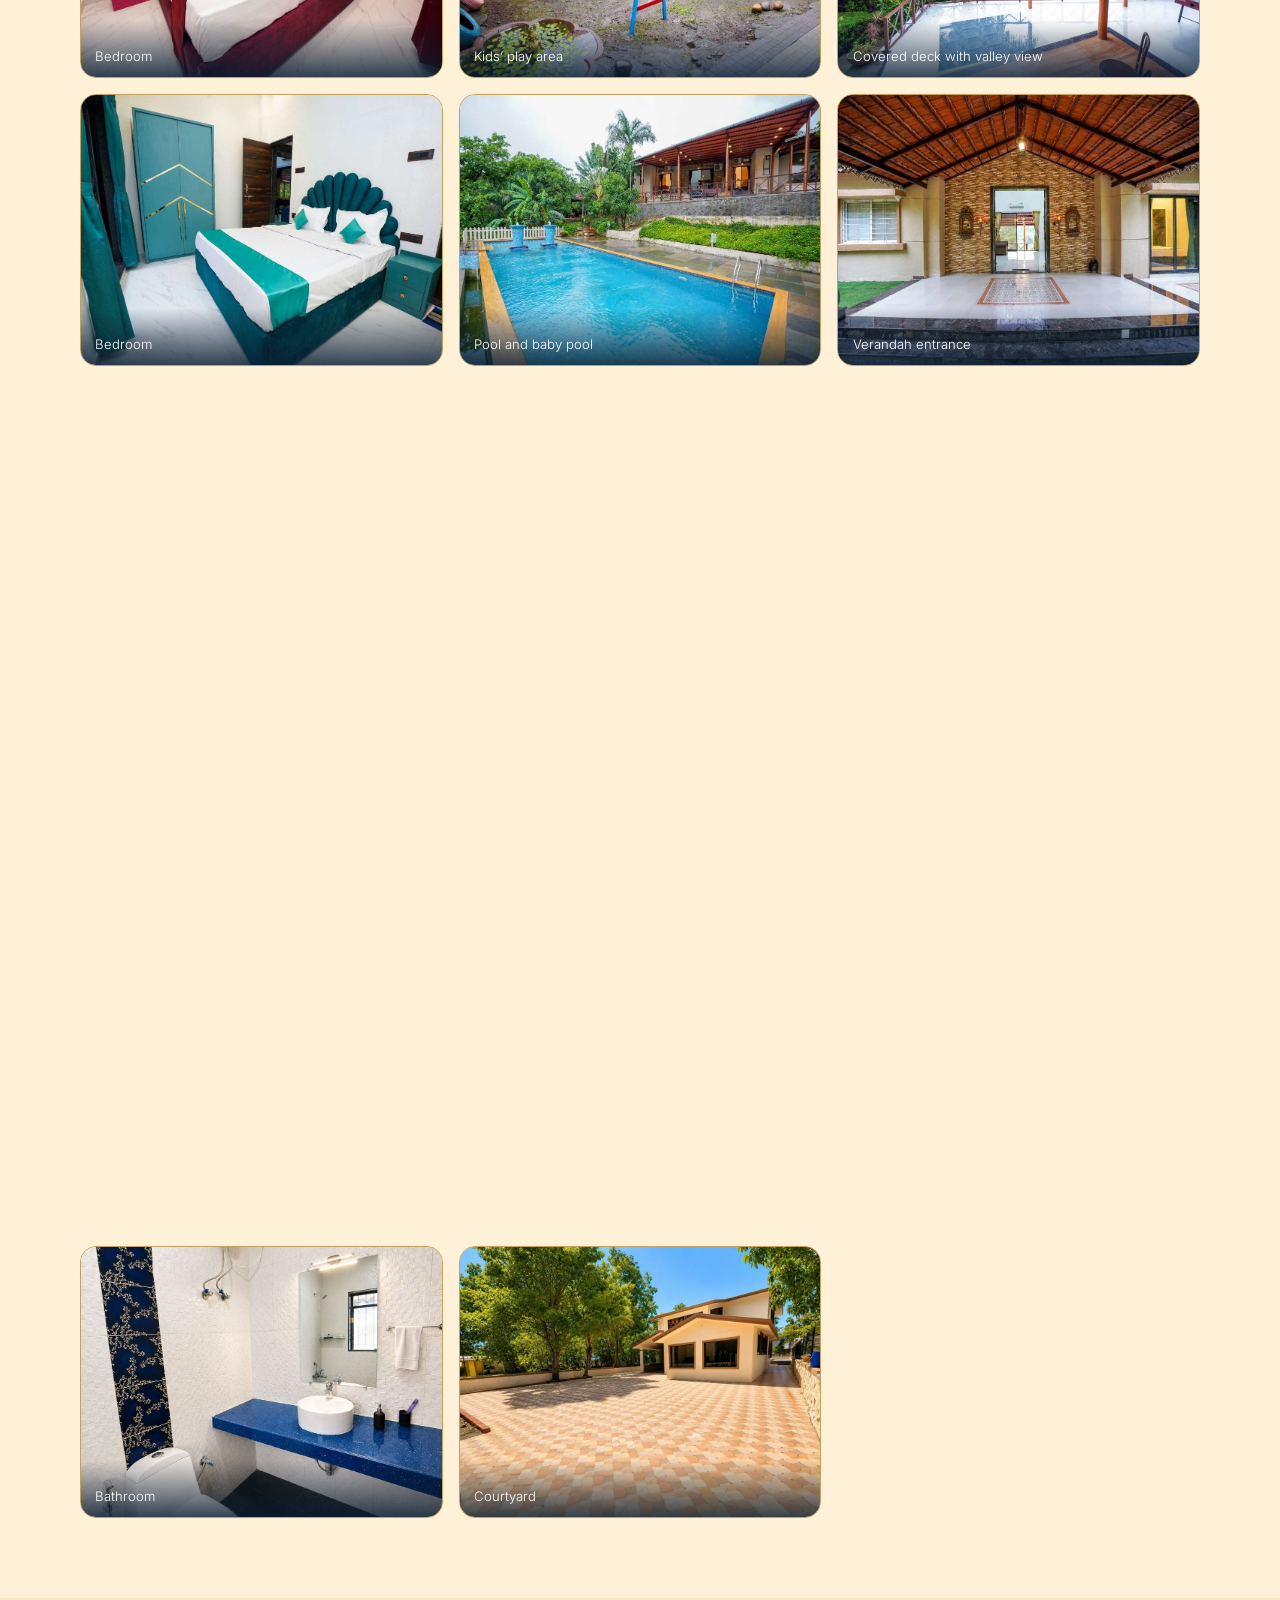
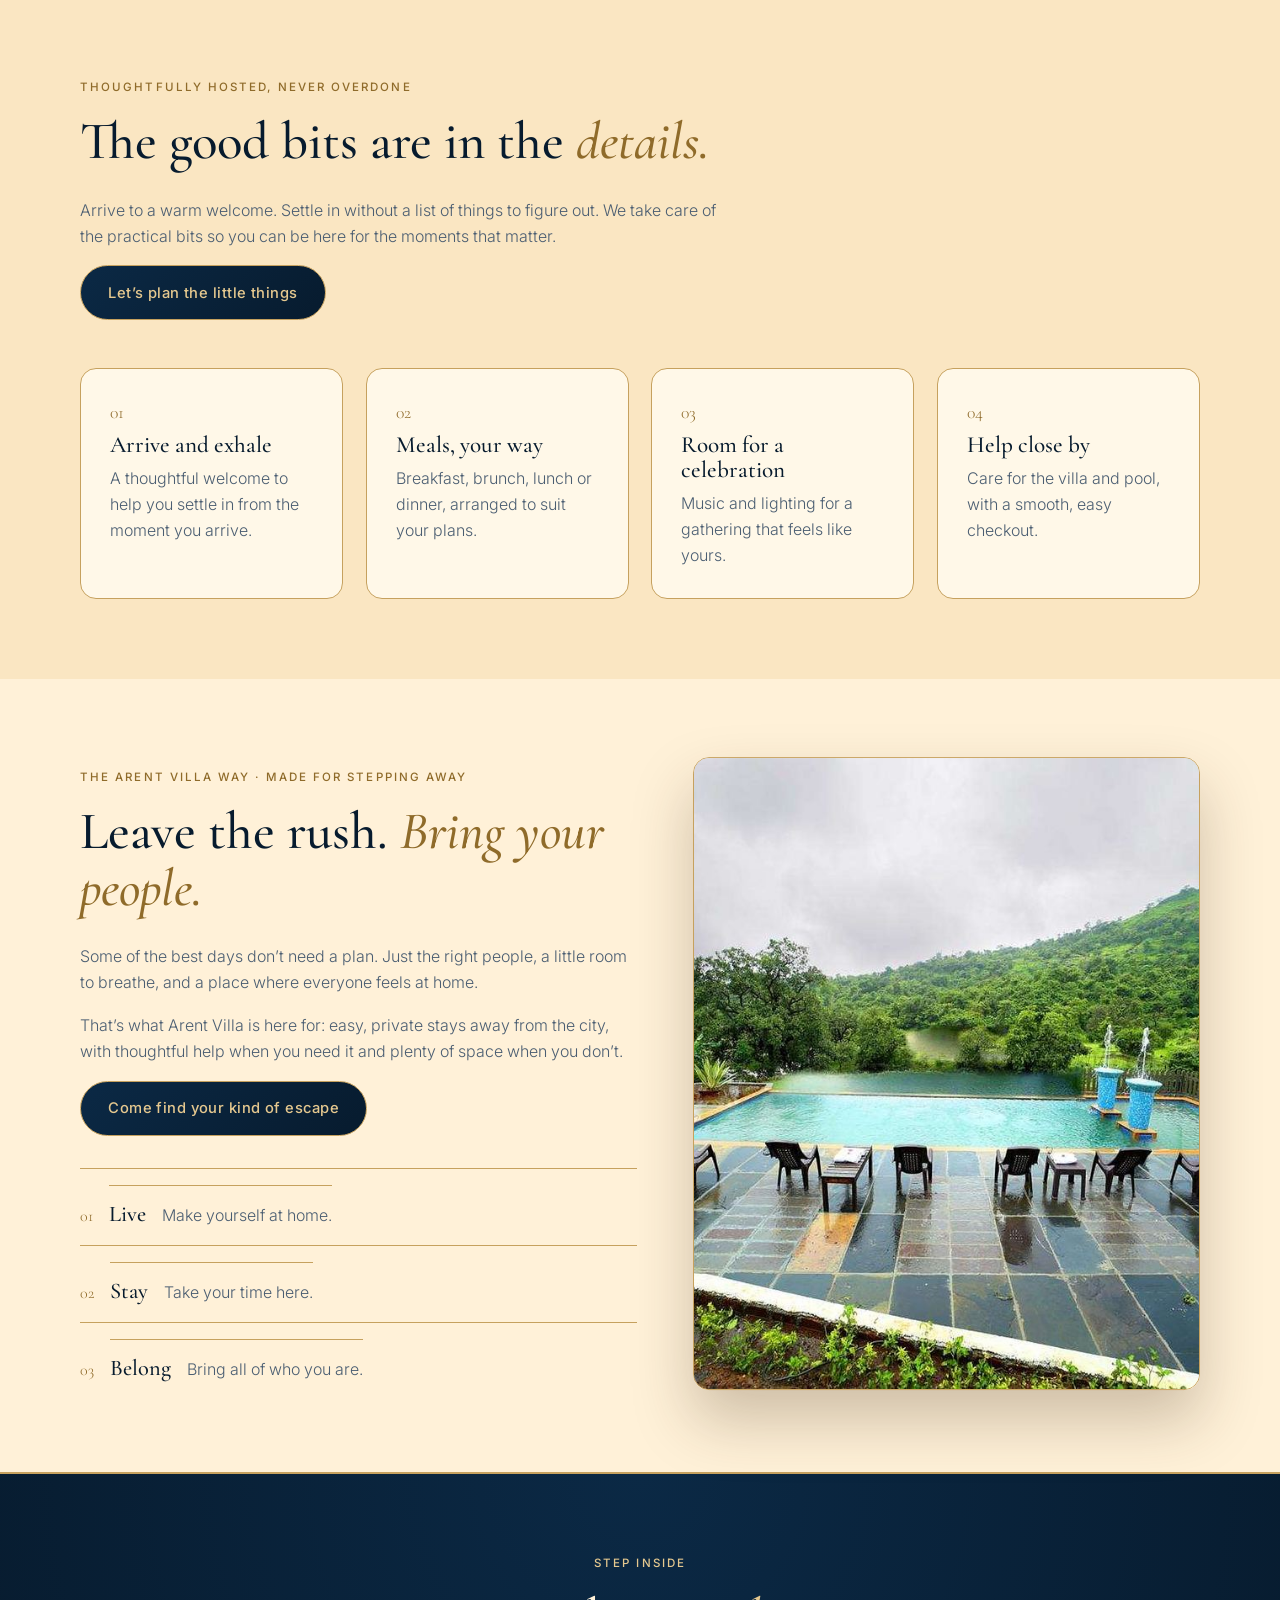
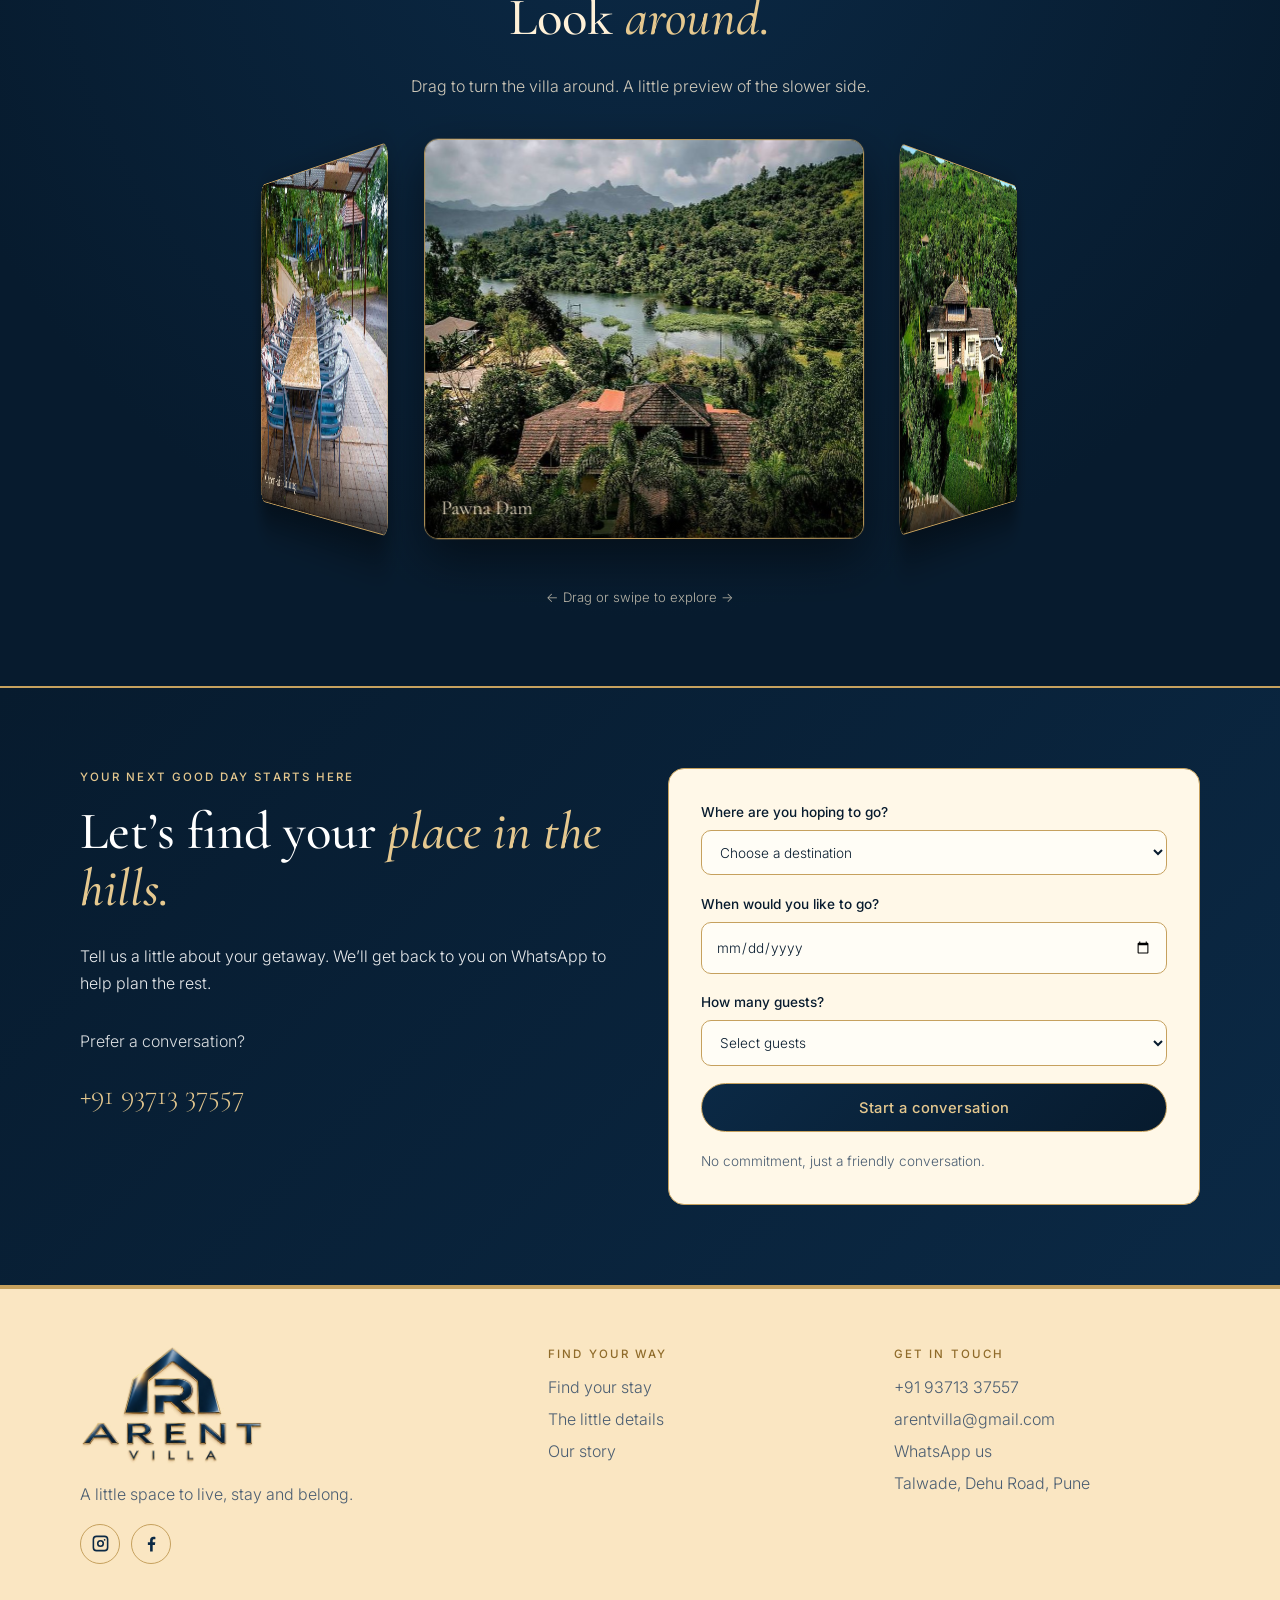
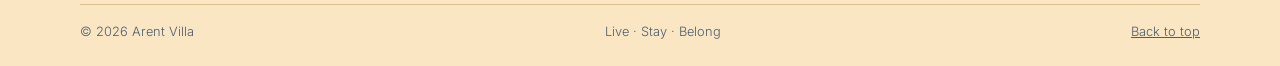
==== commit bde1e980: "Update index.html" ====
--- a/arent-villa/index.html
+++ b/arent-villa/index.html
@@ -1,391 +1,391 @@
-<!DOCTYPE html>
-<html lang="en">
-<head>
-<meta charset="utf-8"><meta name="theme-color" content="#0B2945">
-<meta name="viewport" content="width=device-width, initial-scale=1">
-<title>Arent Villa | Private Villa Stays, Thoughtfully Hosted</title>
-<meta name="description" content="Find space to slow down and be together. Discover thoughtfully hosted private villa stays around Pune with Arent Villa.">
-<meta property="og:title" content="Arent Villa | Live • Stay • Belong">
-<meta property="og:description" content="Private villa stays and little thoughtful touches, made for getting away together.">
-<meta property="og:type" content="website">
-<link rel="icon" type="image/png" href="[data-uri]">
-<link rel="preconnect" href="https://fonts.googleapis.com">
-<link rel="preconnect" href="https://fonts.gstatic.com" crossorigin>
-<link href="https://fonts.googleapis.com/css2?family=Cormorant+Garamond:ital,wght@0,400;0,500;0,600;1,400;1,500&family=Inter:wght@300;400;500&display=swap" rel="stylesheet">
-<style>
-:root{--bg:#FFF1D8;--alt:#FAE6C2;--ink:#071B2E;--muted:#4B5E72;--accent:#0B2945;--accent-d:#071B2E;--line:#DCC08A;--navy:#0B2945;--depth:#071B2E;--gold:#C6A15E;--shine:#E5C88F;--gold-d:#8F6B2A;--radius:16px;--serif:"Cormorant Garamond",Georgia,serif;--sans:"Inter",system-ui,sans-serif}
-*{box-sizing:border-box}html{scroll-behavior:smooth;scroll-padding-top:76px}
-body{margin:0;background:var(--bg);color:var(--ink);font-family:var(--sans);font-weight:300;line-height:1.65;-webkit-font-smoothing:antialiased}
-img{max-width:100%;display:block}a{color:inherit}
-.wrap{width:min(1120px,92%);margin:0 auto}.narrow{width:min(720px,92%)}.center{text-align:center}
-h1,h2,h3{font-family:var(--serif);font-weight:500;line-height:1.08;margin:0 0 .5em}
-h1{font-size:clamp(2.7rem,6.5vw,5rem)}h2{font-size:clamp(2.1rem,4.4vw,3.3rem)}h3{font-size:1.7rem}
-h2 em,h1 em{font-style:italic;color:var(--accent)}
-.eyebrow{text-transform:uppercase;letter-spacing:.18em;font-size:.72rem;font-weight:500;color:var(--accent);margin:0 0 1rem}
-.muted{color:var(--muted)}.small{font-size:.85rem}
-.btn{display:inline-block;background:var(--accent);color:#fff;text-decoration:none;padding:.9rem 1.7rem;border-radius:999px;font-weight:500;font-size:.92rem;border:1px solid var(--accent);cursor:pointer;font-family:inherit;transition:.2s}
-.btn:hover{background:var(--accent-d);border-color:var(--accent-d)}
-.btn-ghost{background:transparent;border-color:#fff;color:#fff}.btn-ghost:hover{background:rgba(255,255,255,.18);border-color:#fff}
-.btn-light{background:#fff;color:var(--ink);border-color:#fff}.btn-light:hover{background:var(--alt);border-color:var(--alt)}
-.topbar{background:var(--accent-d);color:#f6ece0;font-size:.82rem;text-align:center;padding:.5rem 4%}
-.topbar a{margin-left:.6rem;font-weight:500}
-.site-header{position:sticky;top:0;z-index:50;background:rgba(250,246,239,.93);backdrop-filter:blur(10px);border-bottom:1px solid var(--line)}
-.header-inner{display:flex;align-items:center;justify-content:space-between;padding:.7rem 0}
-.brand img{height:68px;width:auto}
-.main-nav{display:flex;align-items:center;gap:1.7rem;font-size:.92rem}
-.main-nav a{text-decoration:none}.main-nav a:not(.btn):hover{color:var(--accent)}.main-nav .btn{padding:.55rem 1.15rem;font-size:.85rem}
-.nav-toggle{display:none;background:none;border:0;width:40px;height:40px;cursor:pointer;padding:0}
-.nav-toggle span{display:block;height:2px;background:var(--ink);margin:6px 8px}
-/* hero */
-.hero{position:relative;min-height:80vh;display:flex;align-items:flex-end;overflow:hidden;background:#3a342b}
-.slide{position:absolute;inset:0;width:100%;height:100%;object-fit:cover;opacity:0;transition:opacity 1.4s ease}
-.slide.active{opacity:1}
-.hero-overlay{position:absolute;inset:0;background:linear-gradient(to top,rgba(20,16,12,.7),rgba(20,16,12,0) 60%)}
-.hero-copy{position:relative;padding:0 0 4.5rem;color:#fff}
-.hero-copy h1{max-width:13ch;color:#fff}.hero-copy .lead{font-size:1.15rem;max-width:44ch;color:#f5efe5}
-.actions{display:flex;gap:.8rem;flex-wrap:wrap;margin-top:1.8rem}
-.hero-meta{position:absolute;right:4%;bottom:2rem;z-index:2;color:#f5efe5;font-size:.8rem;display:flex;align-items:center;gap:1rem}
-.dots{display:flex;gap:.45rem}.dots button{width:9px;height:9px;border-radius:50%;border:0;background:rgba(255,255,255,.5);cursor:pointer;padding:0}.dots button.on{background:#fff}
-.tagline{padding:3.5rem 0;text-align:center;background:var(--alt)}
-.tagline p.big{font-family:var(--serif);font-size:clamp(1.5rem,3vw,2.2rem);margin:0 auto 1.4rem;max-width:26ch;line-height:1.25}
-.section{padding:5rem 0}.alt{background:var(--alt)}
-.sec-head{max-width:640px;margin-bottom:2.5rem}
-.stay-grid{display:grid;grid-template-columns:1fr 1fr;gap:1.6rem}
-.stay{position:relative;border-radius:var(--radius);overflow:hidden;min-height:440px;display:flex;align-items:flex-end;color:#fff}
-.stay img{position:absolute;inset:0;width:100%;height:100%;object-fit:cover;transition:transform .8s}
-.stay:hover img{transform:scale(1.04)}
-.stay::after{content:"";position:absolute;inset:0;background:linear-gradient(to top,rgba(20,16,12,.8),transparent 60%)}
-.stay div{position:relative;z-index:1;padding:1.8rem}.stay .tag{font-size:.7rem;letter-spacing:.18em;text-transform:uppercase;opacity:.85}
-.stay h3{margin:.3rem 0 .2rem;color:#fff}.stay p{margin:0;opacity:.9}
-.steps{display:grid;grid-template-columns:repeat(auto-fit,minmax(230px,1fr));gap:1.4rem;margin-top:3rem}
-.step{background:var(--bg);border:1px solid var(--line);border-radius:var(--radius);padding:1.8rem}
-.step .n{font-family:var(--serif);font-size:1.1rem;color:var(--accent)}.step h3{font-size:1.45rem;margin:.4rem 0}.step p{margin:0;color:var(--muted)}
-.story{display:grid;grid-template-columns:1.1fr 1fr;gap:3.5rem;align-items:center}
-.story-img{border-radius:var(--radius);aspect-ratio:4/5;object-fit:cover;width:100%}
-.lbs{display:grid;gap:1rem;margin-top:2rem}.lbs div{display:flex;gap:1rem;align-items:baseline;border-top:1px solid var(--line);padding-top:1rem}
-.lbs .n{font-family:var(--serif);color:var(--accent)}.lbs h3{font-size:1.4rem;margin:0}.lbs p{margin:0;color:var(--muted)}
-.plan{background:linear-gradient(135deg,#6e4529,#8a5a3b);color:#fff;padding:5rem 0}
-.plan .wrap{display:grid;grid-template-columns:1fr 1fr;gap:3.5rem;align-items:start}
-.plan h2 em{color:#f0d8bd}.plan .eyebrow{color:#f0dcc6}
-.plan a.tel{font-family:var(--serif);font-size:1.8rem;text-decoration:none;display:inline-block}
-form{background:var(--bg);color:var(--ink);border-radius:var(--radius);padding:2rem;display:grid;gap:1.1rem}
-label{display:grid;gap:.4rem;font-size:.85rem;font-weight:500}
-select,input{font:inherit;font-weight:300;padding:.8rem .9rem;border-radius:10px;border:1px solid var(--line);background:#fff;color:var(--ink)}
-select:focus,input:focus{outline:2px solid var(--accent);outline-offset:1px}.invalid{border-color:#c0392b!important}
-.error{color:#c0392b;margin:0;font-size:.9rem}
-.site-footer{background:var(--alt);padding:3.5rem 0 1.5rem;border-top:1px solid var(--line)}
-.footer-grid{display:grid;grid-template-columns:1.4fr 1fr 1fr;gap:2.5rem}.foot-logo{height:110px;width:auto;margin-bottom:1rem}
-.social{display:flex;gap:.7rem;margin-top:1rem}.footer-grid .social a{display:inline-flex;width:40px;height:40px;margin:0;align-items:center;justify-content:center;border:1px solid var(--line);border-radius:50%;color:var(--muted);transition:.2s}.footer-grid .social a:hover{color:var(--accent);border-color:var(--accent)}.social svg{width:19px;height:19px;fill:currentColor}
-.footer-grid h4{margin:0 0 .6rem;font-family:var(--sans);font-size:.72rem;letter-spacing:.18em;text-transform:uppercase;color:var(--accent);font-weight:500}
-.footer-grid a{display:block;text-decoration:none;color:var(--muted);margin:.35rem 0}.footer-grid a:hover{color:var(--accent)}.footer-grid p{color:var(--muted);margin:.3rem 0}
-.copy{margin-top:2.5rem;display:flex;justify-content:space-between;flex-wrap:wrap;gap:.5rem;font-size:.8rem;color:var(--muted)}
-@keyframes pulse{0%{box-shadow:0 0 0 0 rgba(37,211,102,.55),0 6px 18px rgba(0,0,0,.28)}70%{box-shadow:0 0 0 16px rgba(37,211,102,0),0 6px 18px rgba(0,0,0,.28)}100%{box-shadow:0 0 0 0 rgba(37,211,102,0),0 6px 18px rgba(0,0,0,.28)}}
-.reveal{opacity:0;transform:translateY(18px);transition:opacity .7s,transform .7s}.reveal.in{opacity:1;transform:none}
-.cw{position:fixed;right:18px;bottom:calc(18px + env(safe-area-inset-bottom,0px));z-index:60;font-family:var(--sans)}
-.cw-fab{position:relative;display:flex;margin-left:auto;width:62px;height:62px;border:0;border-radius:50%;background:radial-gradient(circle at 32% 25%,#6dffa0,#25D366 45%,#0f8a47);color:#fff;cursor:pointer;align-items:center;justify-content:center;box-shadow:0 8px 18px rgba(8,80,40,.4),inset -3px -5px 8px rgba(0,0,0,.2),inset 2px 3px 6px rgba(255,255,255,.4);animation:pulse 2.4s ease-out infinite;transition:transform .2s}
-.cw-fab:hover{transform:scale(1.07)}.cw-fab svg{width:32px;height:32px;fill:currentColor;position:absolute;transition:.25s}
-.cw-fab .x{opacity:0;transform:rotate(-80deg) scale(.5)}.cw.open .cw-fab .wa{opacity:0;transform:rotate(80deg) scale(.5)}.cw.open .cw-fab .x{opacity:1;transform:none}
-.cw-dot{position:absolute;top:2px;right:2px;min-width:18px;height:18px;border-radius:9px;background:#e5483a;color:#fff;font-size:11px;font-weight:500;display:flex;align-items:center;justify-content:center;border:2px solid #fff}.cw.seen .cw-dot{display:none}
-.cw-panel{position:absolute;right:0;bottom:78px;width:350px;max-width:calc(100vw - 36px);background:#efe7da;border-radius:18px;overflow:hidden;box-shadow:0 18px 50px rgba(0,0,0,.28);transform-origin:bottom right;opacity:0;transform:translateY(14px) scale(.92);pointer-events:none;transition:.25s}
-.cw.open .cw-panel{opacity:1;transform:none;pointer-events:auto}
-.cw-head{background:#075E54;color:#fff;display:flex;align-items:center;gap:.75rem;padding:.9rem 1rem}
-.cw-av{width:42px;height:42px;border-radius:50%;background:#fff;display:flex;align-items:center;justify-content:center;flex:none}.cw-av img{width:28px;height:auto}
-.cw-head b{display:block;font-weight:500;font-size:.98rem;line-height:1.2}.cw-head small{font-size:.76rem;opacity:.85;display:flex;align-items:center;gap:.35rem}.cw-head small:before{content:"";width:7px;height:7px;border-radius:50%;background:#4ade80}
-.cw-close{margin-left:auto;background:none;border:0;color:#fff;font-size:1.5rem;line-height:1;cursor:pointer;padding:.2rem .4rem;opacity:.85}.cw-close:hover{opacity:1}
-.cw-body{height:230px;overflow-y:auto;padding:1rem;display:flex;flex-direction:column;gap:.55rem}
-.cw-msg{max-width:84%;padding:.55rem .8rem;border-radius:12px;font-size:.88rem;line-height:1.45;color:var(--ink);font-weight:400;animation:cwin .25s ease both}
-.cw-msg.bot{background:#fff;border-top-left-radius:3px;align-self:flex-start}.cw-msg.me{background:#d9fdd3;border-top-right-radius:3px;align-self:flex-end}
-.cw-msg.bot a{color:#128C7E;font-weight:500}
-@keyframes cwin{from{opacity:0;transform:translateY(8px)}to{opacity:1;transform:none}}
-.cw-chips{display:flex;flex-wrap:wrap;gap:.4rem;padding:0 1rem .8rem}
-.cw-chips button{font:400 .8rem var(--sans);background:#fff;color:#128C7E;border:1px solid #128C7E;border-radius:999px;padding:.38rem .8rem;cursor:pointer;transition:.15s}.cw-chips button:hover{background:#128C7E;color:#fff}
-.cw-form{display:flex;gap:.5rem;padding:.7rem;background:#f7f3ea;border-top:1px solid #e2d9c6}
-.cw-form input{flex:1;min-width:0;border:1px solid #d8cfbc;background:#fff;border-radius:999px;padding:.65rem 1rem;font:400 .9rem var(--sans);outline:none;color:var(--ink)}.cw-form input:focus{border-color:#25D366}
-.cw-form button{flex:none;width:42px;height:42px;border:0;border-radius:50%;background:#25D366;color:#fff;cursor:pointer;display:flex;align-items:center;justify-content:center}.cw-form button svg{width:20px;height:20px;fill:currentColor}
-@media (prefers-reduced-motion:reduce){.cw-panel,.cw-msg{transition:none;animation:none}}
-@media (prefers-reduced-motion:reduce){.reveal{opacity:1;transform:none;transition:none}.cw-fab{animation:none}.slide{transition:none}html{scroll-behavior:auto}}
-@media (max-width:820px){
-.nav-toggle{display:block}
-.main-nav{position:absolute;top:100%;left:0;right:0;background:var(--bg);border-bottom:1px solid var(--line);flex-direction:column;align-items:flex-start;padding:1rem 4%;gap:1rem;display:none}.main-nav.open{display:flex}
-.stay-grid,.story,.plan .wrap,.footer-grid{grid-template-columns:1fr;gap:2rem}.stay{min-height:360px}.hero{min-height:78vh}
-.hero-meta{position:relative;right:auto;bottom:auto;padding:0 4% 1.2rem}.hero{flex-direction:column;justify-content:flex-end;align-items:stretch}
-}
-
-/* ===== 3D + motion layer ===== */
-.progress{position:fixed;top:0;left:0;height:3px;width:100%;transform-origin:0 50%;transform:scaleX(0);background:linear-gradient(90deg,#d9a35f,#8a5a3b);z-index:100}
-.hero{--mx:0;--my:0;perspective:1200px}
-.slide{scale:1.02;translate:calc(var(--mx)*-6px) calc(var(--my)*-4px)}
-.slide.active{animation:kb 9s ease-out forwards}
-@keyframes kb{from{scale:1.02}to{scale:1.07}}
-.hero-copy{translate:calc(var(--mx)*10px) calc(var(--my)*7px);transition:translate .2s ease-out}
-.hero-dust{opacity:.6;position:absolute;inset:0;width:100%;height:100%;pointer-events:none;z-index:1}
-.hero-copy,.hero-meta{z-index:2}
-.w{display:inline-block;opacity:0;transform:translateY(46px) rotateX(-55deg);transform-origin:50% 100%;animation:wordin .95s cubic-bezier(.2,.75,.2,1) forwards;animation-delay:calc(var(--d)*110ms + .25s)}
-@keyframes wordin{to{opacity:1;transform:none}}
-.hero-copy .eyebrow,.hero-copy .lead,.hero-copy .actions{opacity:0;animation:fadeup .9s ease forwards}
-.hero-copy .eyebrow{animation-delay:.1s}.hero-copy .lead{animation-delay:.95s}.hero-copy .actions{animation-delay:1.15s}
-@keyframes fadeup{from{opacity:0;transform:translateY(18px)}to{opacity:1;transform:none}}
-/* marquee */
-.marquee{overflow:hidden;background:var(--ink);color:#f3e6d3;padding:1rem 0;white-space:nowrap}
-.marquee-track{display:inline-flex;animation:scrollx 28s linear infinite}
-.marquee span{font-family:var(--serif);font-size:clamp(1.3rem,2.6vw,2rem);font-style:italic;padding:0 1.6rem}
-.marquee span i{color:#d9a35f;font-style:normal;padding-left:3.2rem}
-@keyframes scrollx{to{transform:translateX(-50%)}}
-.marquee:hover .marquee-track{animation-play-state:paused}
-/* tilt cards */
-.stay,.step{transform-style:preserve-3d;will-change:transform}
-.stay::before{content:"";position:absolute;inset:0;z-index:2;pointer-events:none;opacity:0;transition:opacity .3s;background:radial-gradient(circle at var(--gx,50%) var(--gy,50%),rgba(255,255,255,.28),transparent 55%)}
-.stay.tilting::before{opacity:1}
-.stay div{transform:translateZ(40px)}
-.step{transition:box-shadow .3s,background .3s}.step.tilting{box-shadow:0 18px 40px rgba(60,40,20,.18);background:#fffaf2}
-.story-img{box-shadow:0 30px 60px rgba(60,40,20,.25)}
-/* 3D ring */
-.look{background:radial-gradient(circle at 50% 0,#4a3220,#1f1710 70%);color:#f3e6d3;padding:5rem 0 4rem;overflow:hidden}
-.look .eyebrow{color:#e8c79a}.look h2 em{color:#e8c79a}
-.look .sec-head{margin-inline:auto;text-align:center}
-.scene{perspective:1500px;height:clamp(300px,46vw,440px);margin-top:1rem;touch-action:pan-y;cursor:grab;user-select:none;-webkit-user-select:none}
-.scene.drag{cursor:grabbing}
-.ring{position:relative;width:var(--pw,420px);height:100%;margin:0 auto;transform-style:preserve-3d;transform:translateZ(calc(var(--r)*-1)) rotateY(var(--rot,0deg))}
-.panel{position:absolute;inset:0 0 40px 0;border-radius:14px;overflow:hidden;backface-visibility:hidden;box-shadow:0 20px 50px rgba(0,0,0,.5);transform:rotateY(calc(var(--i)*var(--step))) translateZ(var(--r));background:#2a2018}
-.panel img{width:100%;height:100%;object-fit:cover;pointer-events:none;-webkit-user-drag:none}
-.panel span{position:absolute;left:0;right:0;bottom:0;padding:1.4rem 1rem .8rem;background:linear-gradient(to top,rgba(0,0,0,.7),transparent);font-family:var(--serif);font-size:1.25rem}
-.look .hint{text-align:center;font-size:.82rem;opacity:.7;margin-top:.5rem}
-/* floating accent */
-.float{animation:floaty 6s ease-in-out infinite}
-@keyframes floaty{0%,100%{translate:0 0}50%{translate:0 -10px}}
-.tagline .btn{animation:floaty 5s ease-in-out infinite}
-@media (prefers-reduced-motion:reduce){
- .slide.active,.marquee-track,.float,.tagline .btn{animation:none}
- .w,.hero-copy .eyebrow,.hero-copy .lead,.hero-copy .actions{opacity:1;animation:none;transform:none}
-}
-.locs{display:flex;gap:.6rem;flex-wrap:wrap;margin-top:1.2rem}.locs a{text-decoration:none;color:#fff;font-size:.82rem;letter-spacing:.06em;padding:.4rem 1rem;border:1px solid rgba(255,255,255,.7);border-radius:999px;backdrop-filter:blur(4px);background:rgba(255,255,255,.12)}.locs a:hover{background:rgba(255,255,255,.28)}.hero-copy .locs{opacity:0;animation:fadeup .9s ease 1.05s forwards}.stay-grid.g3{grid-template-columns:repeat(3,1fr)}.stay-grid.g3 .stay{min-height:400px}
-.gal{display:grid;grid-template-columns:repeat(3,1fr);gap:1rem}.gal figure{margin:0;position:relative;border-radius:var(--radius);overflow:hidden;aspect-ratio:4/3;background:var(--alt)}
-.gal img{width:100%;height:100%;object-fit:cover;transition:transform .6s}.gal figure:hover img{transform:scale(1.05)}
-.gal figcaption{position:absolute;left:0;right:0;bottom:0;padding:1.6rem .9rem .6rem;color:#fff;font-size:.82rem;background:linear-gradient(to top,rgba(20,16,12,.75),transparent)}
-@media (max-width:820px){.stay-grid.g3,.gal{grid-template-columns:1fr 1fr}.locs{display:flex;gap:.6rem;flex-wrap:wrap;margin-top:1.2rem}.locs a{text-decoration:none;color:#fff;font-size:.82rem;letter-spacing:.06em;padding:.4rem 1rem;border:1px solid rgba(255,255,255,.7);border-radius:999px;backdrop-filter:blur(4px);background:rgba(255,255,255,.12)}.locs a:hover{background:rgba(255,255,255,.28)}.hero-copy .locs{opacity:0;animation:fadeup .9s ease 1.05s forwards}.stay-grid.g3{grid-template-columns:1fr}}
-@media (max-width:480px){.gal{grid-template-columns:1fr}}
-
-/* Arent Villa brand theme: navy, metallic gold, cream */
-body{background:var(--bg);color:var(--ink)}
-h2 em,h1 em{color:var(--gold-d)}.eyebrow,.step .n,.lbs .n,.footer-grid h4{color:var(--gold-d)}
-.btn{background:linear-gradient(135deg,var(--navy),var(--depth));color:var(--shine);border:1px solid var(--gold);letter-spacing:.03em}
-.btn:hover{background:var(--depth);border-color:var(--shine);color:#fff;box-shadow:0 0 0 3px rgba(198,161,94,.28)}
-.btn-ghost{background:rgba(7,27,46,.3);border-color:var(--shine);color:#fff}.btn-ghost:hover{background:rgba(7,27,46,.6);border-color:var(--shine)}
-.btn-light{background:var(--bg);color:var(--navy);border-color:var(--gold)}.btn-light:hover{background:var(--shine);border-color:var(--gold)}
-.topbar{background:var(--depth);color:var(--bg);border-bottom:1px solid var(--gold)}.topbar a{color:var(--shine)}
-.site-header{background:rgba(255,241,216,.95);border-bottom:1px solid var(--gold);box-shadow:0 1px 0 rgba(229,200,143,.6)}
-.brand img{height:78px}.foot-logo{height:120px}
-.main-nav a:not(.btn):hover{color:var(--gold-d)}.nav-toggle span{background:var(--navy)}
-.hero{background:var(--depth)}.hero-overlay{background:linear-gradient(90deg,rgba(7,27,46,.72),rgba(7,27,46,.25) 55%,rgba(7,27,46,0)),linear-gradient(to top,rgba(7,27,46,.7),rgba(7,27,46,0) 55%)}
-.hero-copy .eyebrow{color:var(--shine)!important}.hero-copy .lead,.hero-meta{color:var(--bg)}.dots button.on{background:var(--shine)}
-.tagline{background:var(--alt);border-top:1px solid var(--gold);border-bottom:1px solid var(--gold)}
-.stay{border:1px solid var(--gold)}.stay::after{background:linear-gradient(to top,rgba(7,27,46,.85),transparent 60%)}
-.step{background:#FFF8E8;border:1px solid var(--gold)}.step.tilting{background:#FFF8E8;box-shadow:0 18px 40px rgba(7,27,46,.16)}
-.lbs div{border-top:1px solid var(--gold)}
-.gal figure{border:1px solid var(--gold)}.gal figcaption{background:linear-gradient(to top,rgba(7,27,46,.8),transparent)}
-.story-img{border:1px solid var(--gold)}
-.plan{background:linear-gradient(135deg,var(--depth),var(--navy));border-top:2px solid var(--gold);border-bottom:2px solid var(--gold)}
-.plan h2 em,.plan .eyebrow,.plan a.tel{color:var(--shine)}
-form{background:#FFF8E8;border:1px solid var(--gold)}select,input{border:1px solid var(--gold);background:#fffdf6}
-select:focus,input:focus{outline:2px solid var(--gold)}
-.site-footer{background:var(--alt);border-top:2px solid var(--gold)}
-.footer-grid .social a{border-color:var(--gold);color:var(--navy)}.footer-grid .social a:hover{color:#fff;background:var(--navy);border-color:var(--navy)}
-.footer-grid a:hover{color:var(--gold-d)}.copy{border-top:1px solid var(--line);padding-top:1rem}
-.marquee{background:var(--depth);color:var(--bg);border-top:1px solid var(--gold);border-bottom:1px solid var(--gold)}.marquee span i{color:var(--gold)}
-.look{background:radial-gradient(circle at 50% 0,var(--navy),var(--depth) 72%);color:var(--bg);border-top:2px solid var(--gold)}
-.look .eyebrow,.look h2 em{color:var(--shine)}
-.panel{background:var(--depth);border:1px solid var(--gold)}
-.progress{background:linear-gradient(90deg,var(--gold),var(--shine))}
-.cw-av{border:1px solid var(--gold)}
-</style>
-</head>
-<body>
-<div class="progress" id="progress"></div>
-
-<div class="topbar">Little escapes. A little more together.<a href="tel:+919371337557">Speak with our stay team</a></div>
-<header class="site-header" id="home"><div class="wrap header-inner">
-<a class="brand" href="#home" aria-label="Arent Villa home"><img data-img="logo" alt="Arent Villa" width="800" height="523"></a>
-<button class="nav-toggle" aria-label="Toggle menu" aria-expanded="false"><span></span><span></span></button>
-<nav class="main-nav" id="main-nav"><a href="#stays">Find your stay</a><a href="#thoughtful-details">The little details</a><a href="#gallery">Gallery</a><a href="#our-story">Our story</a><a href="#look-around">Look around</a><a class="btn" href="#plan">Plan a stay</a></nav>
-</div></header>
-<section class="hero" aria-label="Featured villa">
-<img class="slide active" data-img="loc_mal" alt="Villa surrounded by greenery">
-<img class="slide" data-img="s3" alt="Villa exterior">
-<img class="slide" data-img="hero1" alt="Villa with sunlit courtyard and green trees">
-<div class="hero-overlay"></div>
-<canvas class="hero-dust" id="dust" aria-hidden="true"></canvas>
-<div class="wrap hero-copy"><p class="eyebrow" style="color:#f0dcc6">A slower kind of getaway</p>
-<h1>Private villa stays, closer to what matters.</h1>
-<p class="lead">Room to gather, time to exhale, and the little comforts that make a place feel like yours.</p>
-<div class="actions"><a class="btn" href="#plan">Find your stay</a><a class="btn btn-ghost" href="#our-story">Get to know us</a></div></div>
-<div class="hero-meta"><span id="slide-count">01 / 03</span><div class="dots" id="dots"><button class="on" aria-label="Slide 1"></button><button aria-label="Slide 2"></button><button aria-label="Slide 3"></button></div></div>
-</section>
-<section class="tagline"><div class="wrap narrow"><p class="big">More than a place to stay. A little space to live, stay and belong.</p><a class="btn" href="#thoughtful-details">See what makes it special</a></div></section>
-<div class="marquee" aria-hidden="true"><div class="marquee-track"><span>Live · Stay · Belong<i>✦</i></span><span>Private villas away from the city<i>✦</i></span><span>Meals, music &amp; little comforts<i>✦</i></span><span>Live · Stay · Belong<i>✦</i></span><span>Private villas away from the city<i>✦</i></span><span>Meals, music &amp; little comforts<i>✦</i></span><span>Live · Stay · Belong<i>✦</i></span><span>Private villas away from the city<i>✦</i></span><span>Meals, music &amp; little comforts<i>✦</i></span><span>Live · Stay · Belong<i>✦</i></span><span>Private villas away from the city<i>✦</i></span><span>Meals, music &amp; little comforts<i>✦</i></span></div></div>
-<section class="section" id="stays"><div class="wrap">
-<div class="sec-head reveal"><p class="eyebrow">A place for every kind of together</p><h2>Make the stay <em>your own.</em></h2><p class="muted">Unhurried mornings, long lunches, one more story by the pool. Find the kind of escape you’ve been needing.</p><a class="btn" href="#plan">Ask us about available stays</a></div>
-<div class="stay-grid g3"><article class="stay reveal"><img data-parallax="30" data-img="loc_mal" alt="Malavli" loading="lazy"><div><span class="tag">Near Pune</span><h3>Malavli</h3><p>Hills, greenery &amp; easy weekends</p></div></article><article class="stay reveal"><img data-parallax="30" data-img="s1" alt="Pawna Dam" loading="lazy"><div><span class="tag">Lake views</span><h3>Pawna Dam</h3><p>Backwater views &amp; open skies</p></div></article><article class="stay reveal"><img data-parallax="30" data-img="s3" alt="Lonavala" loading="lazy"><div><span class="tag">Hill getaway</span><h3>Lonavala</h3><p>Private villa, pool &amp; mountain air</p></div></article></div></div></section>
-<section class="section" id="gallery"><div class="wrap"><div class="sec-head reveal"><p class="eyebrow">Real photos, real villa</p><h2>Take a look <em>inside.</em></h2><p class="muted">Dream Villa, Lonavala: 5 en-suite AC bedrooms, a private pool with baby pool and fountain, jacuzzi and steam room, a games deck and room for up to 30 guests with extra mattresses.</p></div><div class="gal"><figure class="reveal"><img data-img="pool" alt="Swimming pool with fountain" loading="lazy"><figcaption>Swimming pool with fountain</figcaption></figure><figure class="reveal"><img data-img="bed1" alt="En-suite AC bedroom" loading="lazy"><figcaption>En-suite AC bedroom</figcaption></figure><figure class="reveal"><img data-img="living" alt="Living area" loading="lazy"><figcaption>Living area</figcaption></figure><figure class="reveal"><img data-img="games" alt="Games deck: snooker, table tennis, foosball" loading="lazy"><figcaption>Games deck: snooker, table tennis, foosball</figcaption></figure><figure class="reveal"><img data-img="jacuzzi" alt="Jacuzzi" loading="lazy"><figcaption>Jacuzzi</figcaption></figure><figure class="reveal"><img data-img="dining" alt="Open-air dining" loading="lazy"><figcaption>Open-air dining</figcaption></figure><figure class="reveal"><img data-img="bed2" alt="Bedroom" loading="lazy"><figcaption>Bedroom</figcaption></figure><figure class="reveal"><img data-img="kids" alt="Kids’ play area" loading="lazy"><figcaption>Kids’ play area</figcaption></figure><figure class="reveal"><img data-img="deck" alt="Covered deck with valley view" loading="lazy"><figcaption>Covered deck with valley view</figcaption></figure><figure class="reveal"><img data-img="bed3" alt="Bedroom" loading="lazy"><figcaption>Bedroom</figcaption></figure><figure class="reveal"><img data-img="pool2" alt="Pool and baby pool" loading="lazy"><figcaption>Pool and baby pool</figcaption></figure><figure class="reveal"><img data-img="veranda" alt="Verandah entrance" loading="lazy"><figcaption>Verandah entrance</figcaption></figure><figure class="reveal"><img data-img="n_ext" alt="Villa exterior" loading="lazy"><figcaption>Villa exterior</figcaption></figure><figure class="reveal"><img data-img="n_pool" alt="Swimming pool" loading="lazy"><figcaption>Swimming pool</figcaption></figure><figure class="reveal"><img data-img="n_poolview" alt="Pool and lawn from the balcony" loading="lazy"><figcaption>Pool and lawn from the balcony</figcaption></figure><figure class="reveal"><img data-img="n_live1" alt="Living area" loading="lazy"><figcaption>Living area</figcaption></figure><figure class="reveal"><img data-img="n_live2" alt="Lounge with TV and sound system" loading="lazy"><figcaption>Lounge with TV and sound system</figcaption></figure><figure class="reveal"><img data-img="n_kitchen" alt="Kitchen" loading="lazy"><figcaption>Kitchen</figcaption></figure><figure class="reveal"><img data-img="n_bed1" alt="Bedroom with pool view" loading="lazy"><figcaption>Bedroom with pool view</figcaption></figure><figure class="reveal"><img data-img="n_bed2" alt="Bedroom" loading="lazy"><figcaption>Bedroom</figcaption></figure><figure class="reveal"><img data-img="n_balcony" alt="Covered balcony" loading="lazy"><figcaption>Covered balcony</figcaption></figure><figure class="reveal"><img data-img="n_bath" alt="Bathroom" loading="lazy"><figcaption>Bathroom</figcaption></figure><figure class="reveal"><img data-img="n_court" alt="Courtyard" loading="lazy"><figcaption>Courtyard</figcaption></figure></div></div></section>
-<section class="section alt" id="thoughtful-details"><div class="wrap">
-<div class="sec-head reveal"><p class="eyebrow">Thoughtfully hosted, never overdone</p><h2>The good bits are in the <em>details.</em></h2><p class="muted">Arrive to a warm welcome. Settle in without a list of things to figure out. We take care of the practical bits so you can be here for the moments that matter.</p><a class="btn" href="#plan">Let’s plan the little things</a></div>
-<div class="steps">
-<div class="step reveal"><span class="n">01</span><h3>Arrive and exhale</h3><p>A thoughtful welcome to help you settle in from the moment you arrive.</p></div>
-<div class="step reveal"><span class="n">02</span><h3>Meals, your way</h3><p>Breakfast, brunch, lunch or dinner, arranged to suit your plans.</p></div>
-<div class="step reveal"><span class="n">03</span><h3>Room for a celebration</h3><p>Music and lighting for a gathering that feels like yours.</p></div>
-<div class="step reveal"><span class="n">04</span><h3>Help close by</h3><p>Care for the villa and pool, with a smooth, easy checkout.</p></div>
-</div></div></section>
-<section class="section" id="our-story"><div class="wrap story">
-<div class="reveal"><p class="eyebrow">The Arent Villa way · Made for stepping away</p><h2>Leave the rush. <em>Bring your people.</em></h2>
-<p class="muted">Some of the best days don’t need a plan. Just the right people, a little room to breathe, and a place where everyone feels at home.</p>
-<p class="muted">That’s what Arent Villa is here for: easy, private stays away from the city, with thoughtful help when you need it and plenty of space when you don’t.</p>
-<a class="btn" href="#plan">Come find your kind of escape</a>
-<div class="lbs"><div><span class="n">01</span><div><h3>Live</h3><p>Make yourself at home.</p></div></div><div><span class="n">02</span><div><h3>Stay</h3><p>Take your time here.</p></div></div><div><span class="n">03</span><div><h3>Belong</h3><p>Bring all of who you are.</p></div></div></div></div>
-<img class="story-img reveal" data-parallax="40" data-img="s2" alt="Villa swimming pool with mountain views">
-</div></section>
-<section class="look" id="look-around"><div class="wrap">
-<div class="sec-head"><p class="eyebrow">Step inside</p><h2>Look <em>around.</em></h2><p style="opacity:.8">Drag to turn the villa around. A little preview of the slower side.</p></div></div>
-<div class="scene" id="scene"><div class="ring" id="ring"></div></div>
-<p class="hint">← Drag or swipe to explore →</p></section>
-<section class="plan" id="plan"><div class="wrap">
-<div><p class="eyebrow">Your next good day starts here</p><h2>Let’s find your <em>place in the hills.</em></h2>
-<p style="opacity:.9">Tell us a little about your getaway. We’ll get back to you on WhatsApp to help plan the rest.</p>
-<p style="margin-top:2rem;opacity:.85">Prefer a conversation?</p><a class="tel" href="tel:+919371337557">+91 93713 37557</a></div>
-<form id="plan-form" novalidate>
-<label>Where are you hoping to go?<select name="dest" required><option value="">Choose a destination</option><option>Malavli, Pune</option><option>Pawna Dam</option><option>Lonavala</option></select></label>
-<label>When would you like to go?<input type="date" name="date"></label>
-<label>How many guests?<select name="guests" required><option value="">Select guests</option><option>1–2 guests</option><option>3–5 guests</option><option>6–8 guests</option><option>9+ guests</option></select></label>
-<p class="error" id="form-error" role="alert" hidden></p>
-<button class="btn" type="submit">Start a conversation</button>
-<p class="muted small" style="margin:0">No commitment, just a friendly conversation.</p>
-</form></div></section>
-<footer class="site-footer"><div class="wrap">
-<div class="footer-grid">
-<div><img class="foot-logo" data-img="logo" alt="Arent Villa" width="800" height="523"><p>A little space to live, stay and belong.</p><div class="social"><a href="https://www.instagram.com/arentvilla/" target="_blank" rel="noopener" aria-label="Instagram"><svg viewBox="0 0 24 24" aria-hidden="true"><path d="M7 2h10a5 5 0 0 1 5 5v10a5 5 0 0 1-5 5H7a5 5 0 0 1-5-5V7a5 5 0 0 1 5-5zm0 2a3 3 0 0 0-3 3v10a3 3 0 0 0 3 3h10a3 3 0 0 0 3-3V7a3 3 0 0 0-3-3H7zm5 3.5a4.5 4.5 0 1 1 0 9 4.5 4.5 0 0 1 0-9zm0 2a2.5 2.5 0 1 0 0 5 2.5 2.5 0 0 0 0-5zm5.2-3.2a1.1 1.1 0 1 1 0 2.2 1.1 1.1 0 0 1 0-2.2z"/></svg></a><a href="https://www.facebook.com/profile.php?id=61596416200562" target="_blank" rel="noopener" aria-label="Facebook"><svg viewBox="0 0 24 24" aria-hidden="true"><path d="M13.5 22v-8.2h2.8l.5-3.3h-3.3V8.4c0-.9.4-1.7 1.8-1.7h1.6V3.8s-1.3-.2-2.5-.2c-2.6 0-4.2 1.6-4.2 4.4v2.5H7.4v3.3h2.8V22h3.3z"/></svg></a></div></div>
-<div><h4>Find your way</h4><a href="#stays">Find your stay</a><a href="#thoughtful-details">The little details</a><a href="#our-story">Our story</a></div>
-<div><h4>Get in touch</h4><a href="tel:+919371337557">+91 93713 37557</a><a href="mailto:arentvilla@gmail.com">arentvilla@gmail.com</a><a href="https://wa.me/919371337557" target="_blank" rel="noopener">WhatsApp us</a><p>Talwade, Dehu Road, Pune</p></div>
-</div>
-<div class="copy"><span>© 2026 Arent Villa</span><span>Live · Stay · Belong</span><a href="#home">Back to top</a></div>
-</div></footer>
-<div class="cw" id="cw">
-<div class="cw-panel" id="cw-panel" role="dialog" aria-label="Chat with Arent Villa">
-<div class="cw-head"><div class="cw-av"><img data-img="logo" alt="" width="800" height="523"></div><div><b>Arent Villa</b><small>Online · Replies on WhatsApp</small></div><button class="cw-close" type="button" aria-label="Close chat">&times;</button></div>
-<div class="cw-body" id="cw-body"><div class="cw-msg bot">Hello, welcome to Arent Villa. How can we help you plan your stay?</div></div>
-<div class="cw-chips" id="cw-chips"><button type="button">Check availability</button><button type="button">Pricing details</button><button type="button">Location and directions</button></div>
-<form class="cw-form" id="cw-form" autocomplete="off"><input id="cw-input" type="text" placeholder="Type your message" aria-label="Your message"><button type="submit" aria-label="Send on WhatsApp"><svg viewBox="0 0 24 24"><path d="M2 21l21-9L2 3v7l15 2-15 2z"/></svg></button></form>
-</div>
-<button class="cw-fab" type="button" aria-expanded="false" aria-controls="cw-panel" aria-label="Chat with us"><svg class="wa" viewBox="0 0 24 24"><path d="M12.04 2C6.58 2 2.13 6.45 2.13 11.91c0 1.75.46 3.45 1.32 4.95L2.05 22l5.25-1.38a9.9 9.9 0 0 0 4.74 1.21c5.46 0 9.91-4.45 9.91-9.91S17.5 2 12.04 2zm0 18.15c-1.48 0-2.93-.4-4.2-1.15l-.3-.18-3.12.82.83-3.04-.2-.31a8.2 8.2 0 0 1-1.26-4.38c0-4.54 3.7-8.24 8.25-8.24 4.54 0 8.24 3.7 8.24 8.24s-3.7 8.24-8.24 8.24zm4.52-6.16c-.25-.12-1.47-.72-1.69-.81-.23-.08-.39-.12-.56.12-.17.25-.64.81-.78.97-.14.17-.29.19-.54.06-.25-.12-1.05-.39-1.99-1.23-.74-.66-1.23-1.47-1.38-1.72-.14-.25-.02-.38.11-.5.11-.11.25-.29.37-.43.12-.14.17-.25.25-.41.08-.17.04-.31-.02-.43-.06-.12-.56-1.34-.76-1.84-.2-.48-.4-.42-.56-.42h-.48c-.17 0-.43.06-.66.31-.22.25-.86.85-.86 2.07 0 1.22.89 2.4 1.01 2.56.12.17 1.75 2.67 4.23 3.74.59.26 1.05.41 1.41.52.59.19 1.13.16 1.56.1.48-.07 1.47-.6 1.67-1.18.21-.58.21-1.07.14-1.18-.06-.1-.23-.16-.48-.29z"/></svg><svg class="x" viewBox="0 0 24 24"><path d="M6 6l12 12M18 6L6 18" stroke="currentColor" stroke-width="2.6" stroke-linecap="round" fill="none"/></svg><span class="cw-dot">1</span></button>
-</div>
-
-
-
-
-<script>
-(function(){'use strict';
-var IMG={"logo": "[data-uri]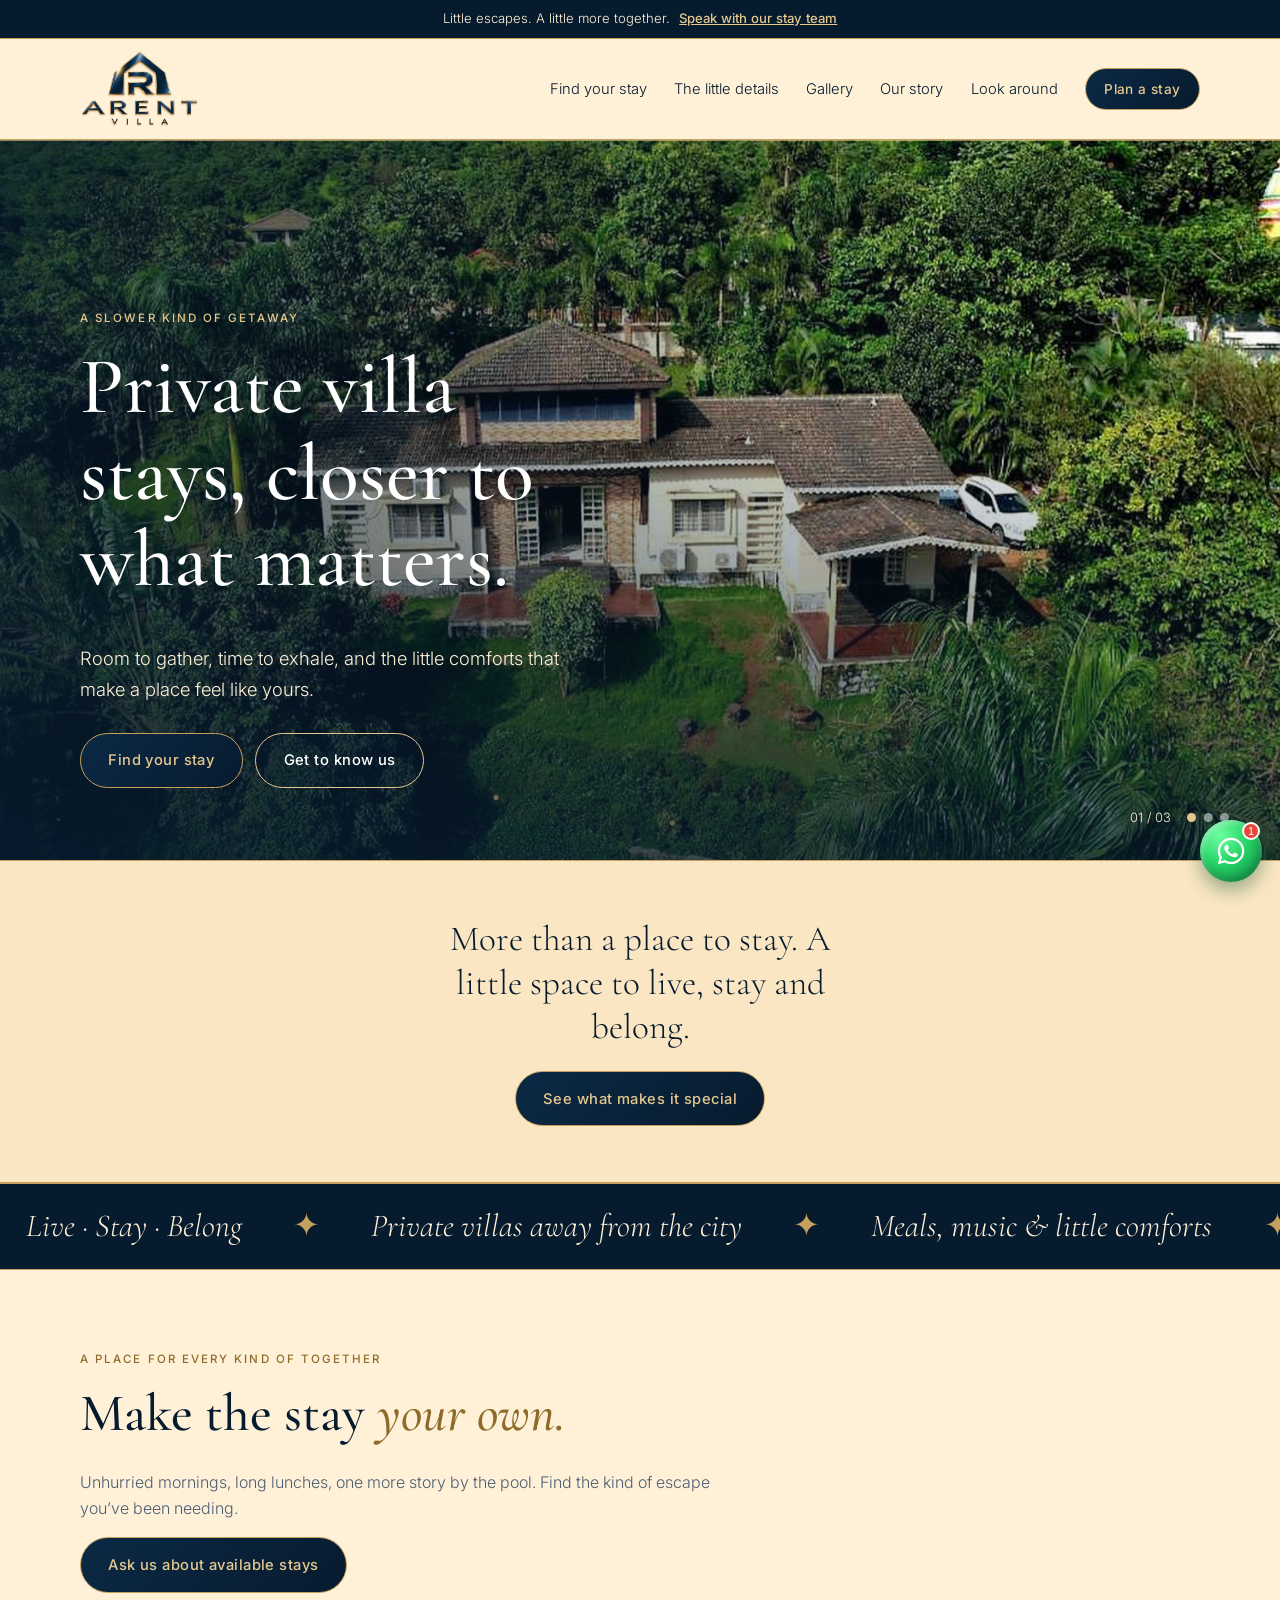
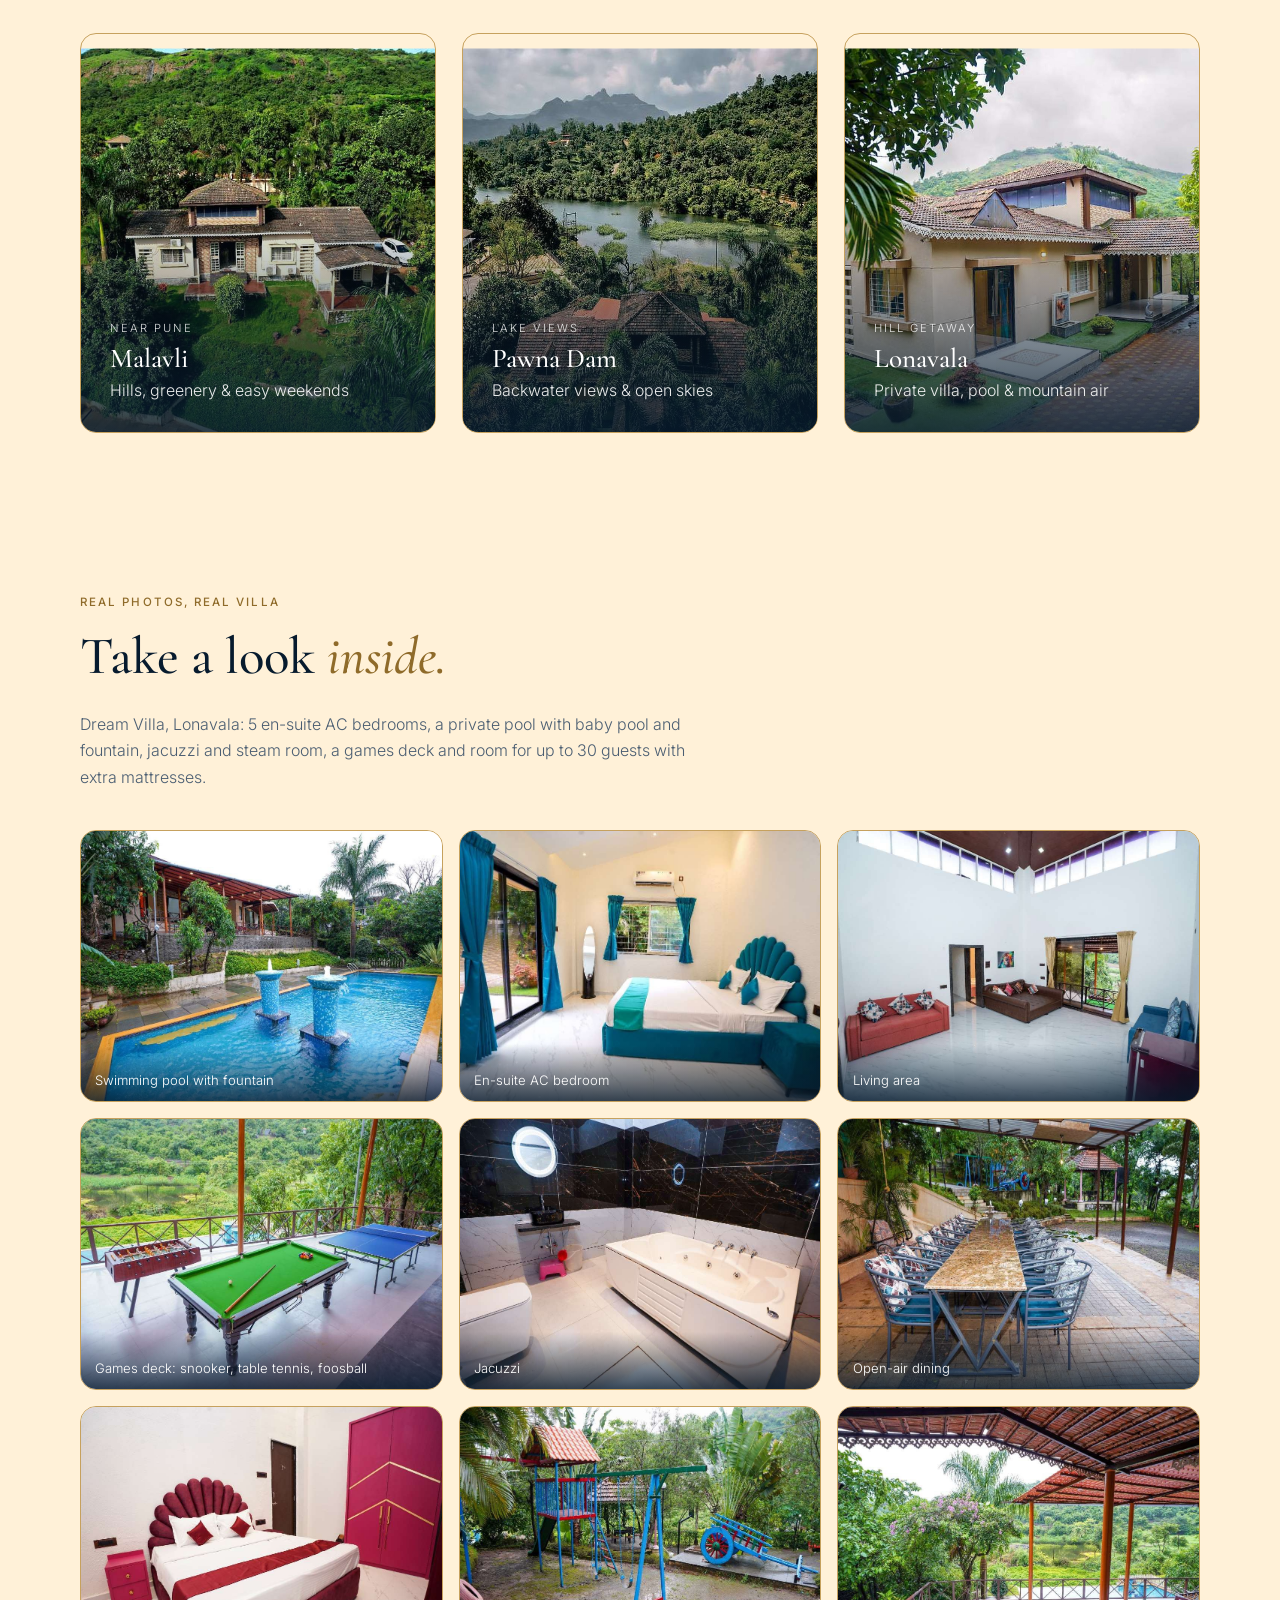
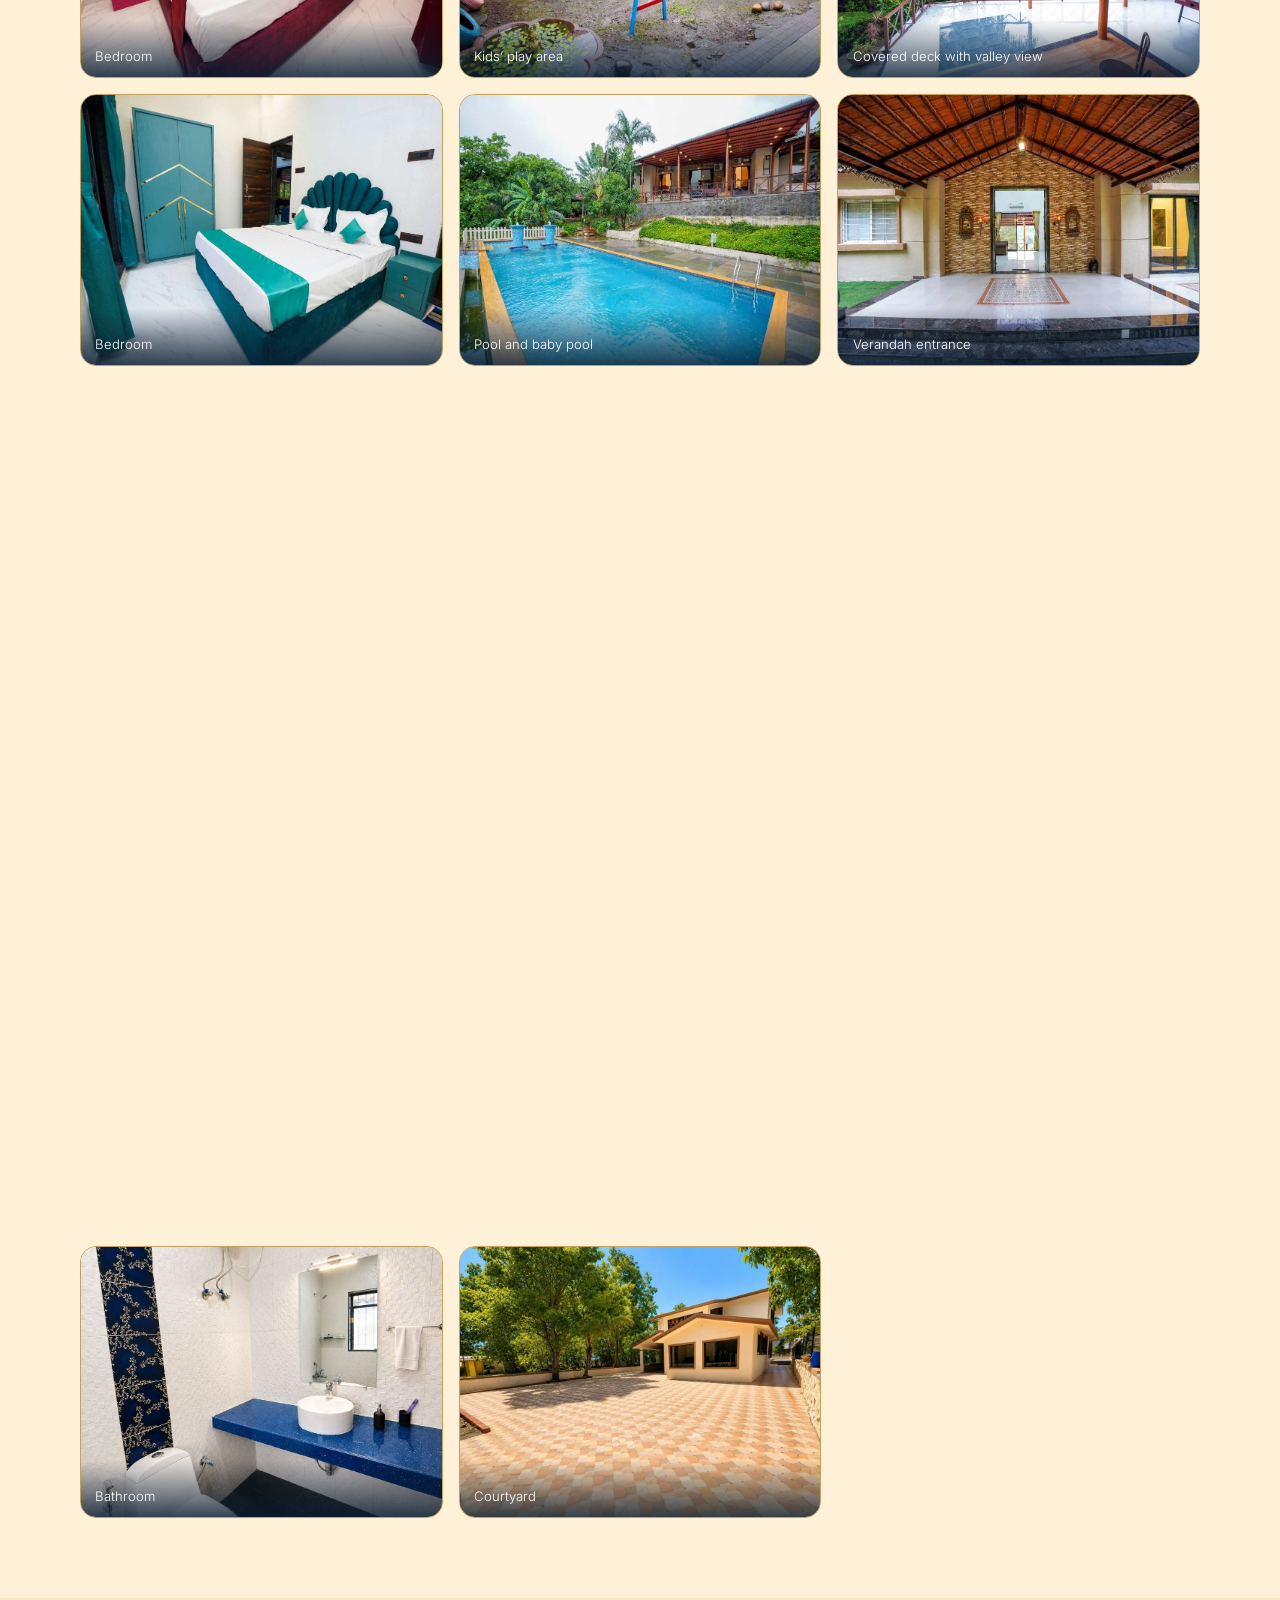
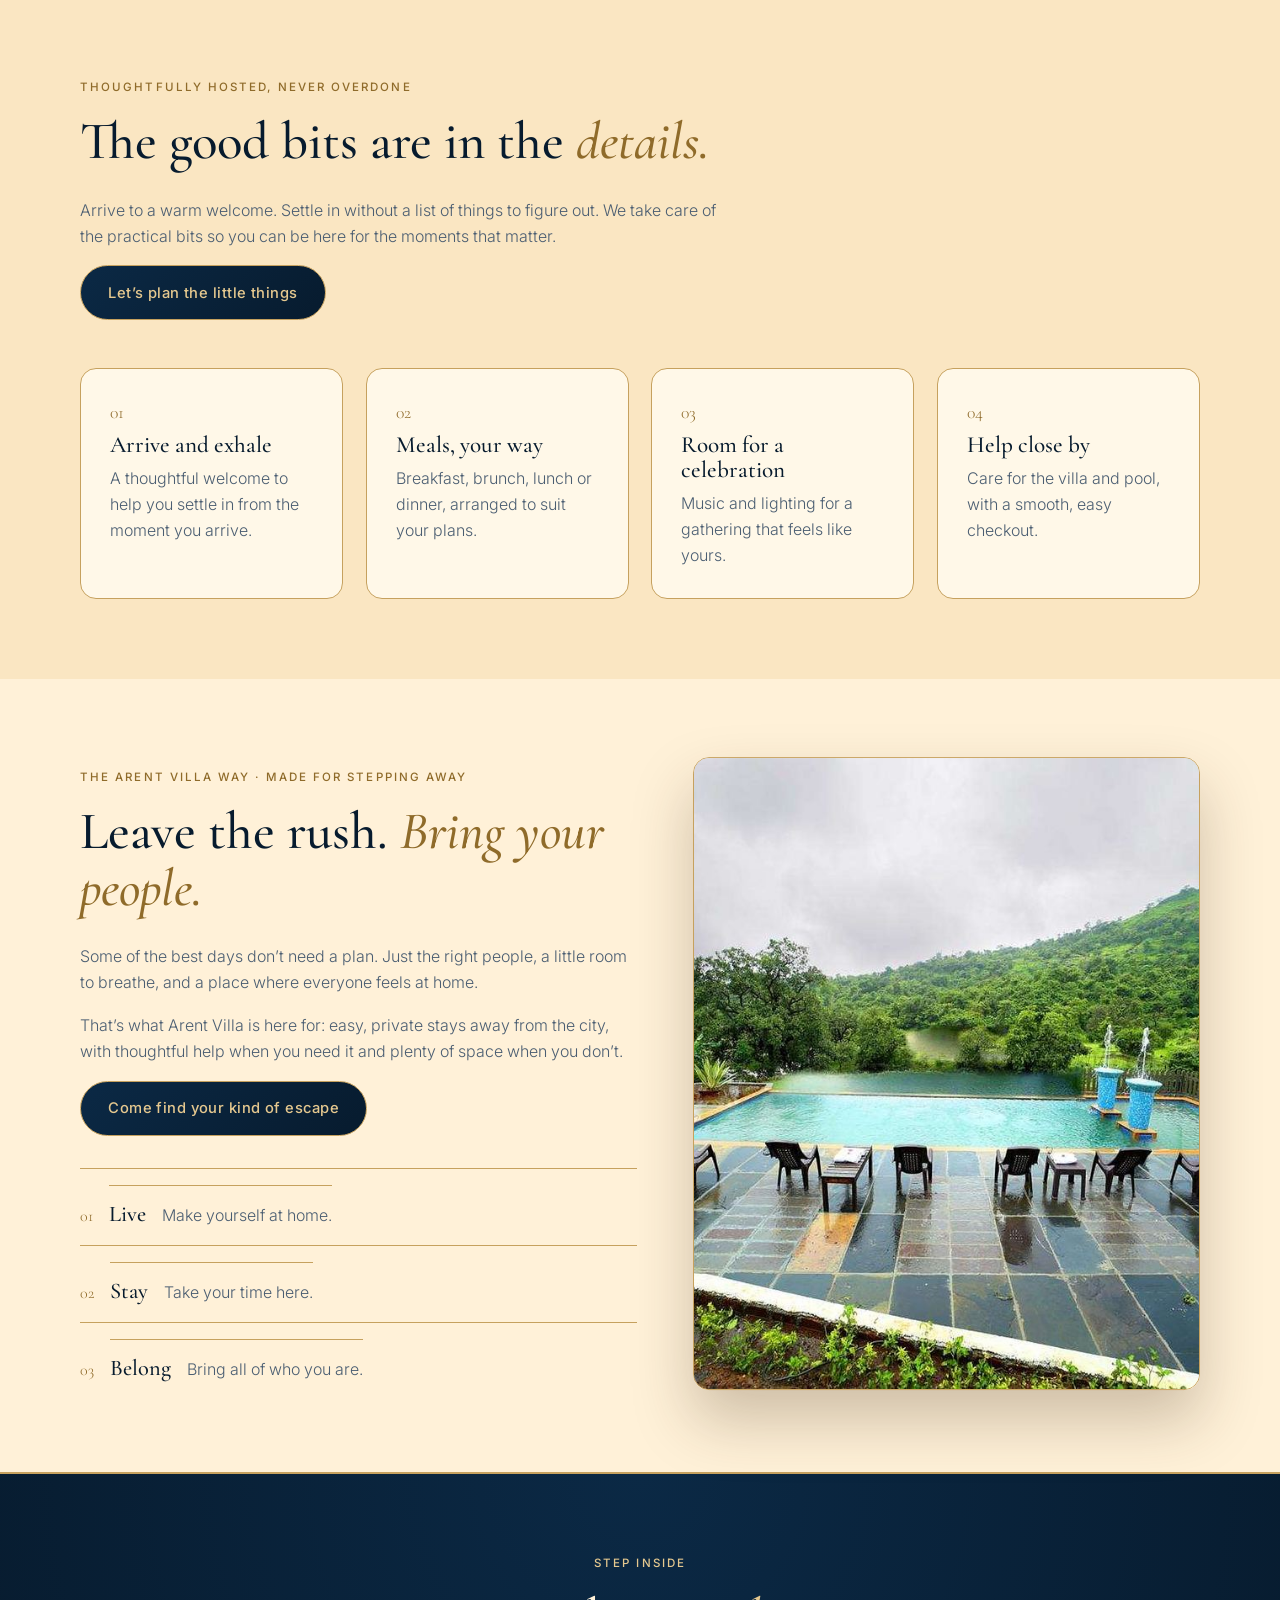
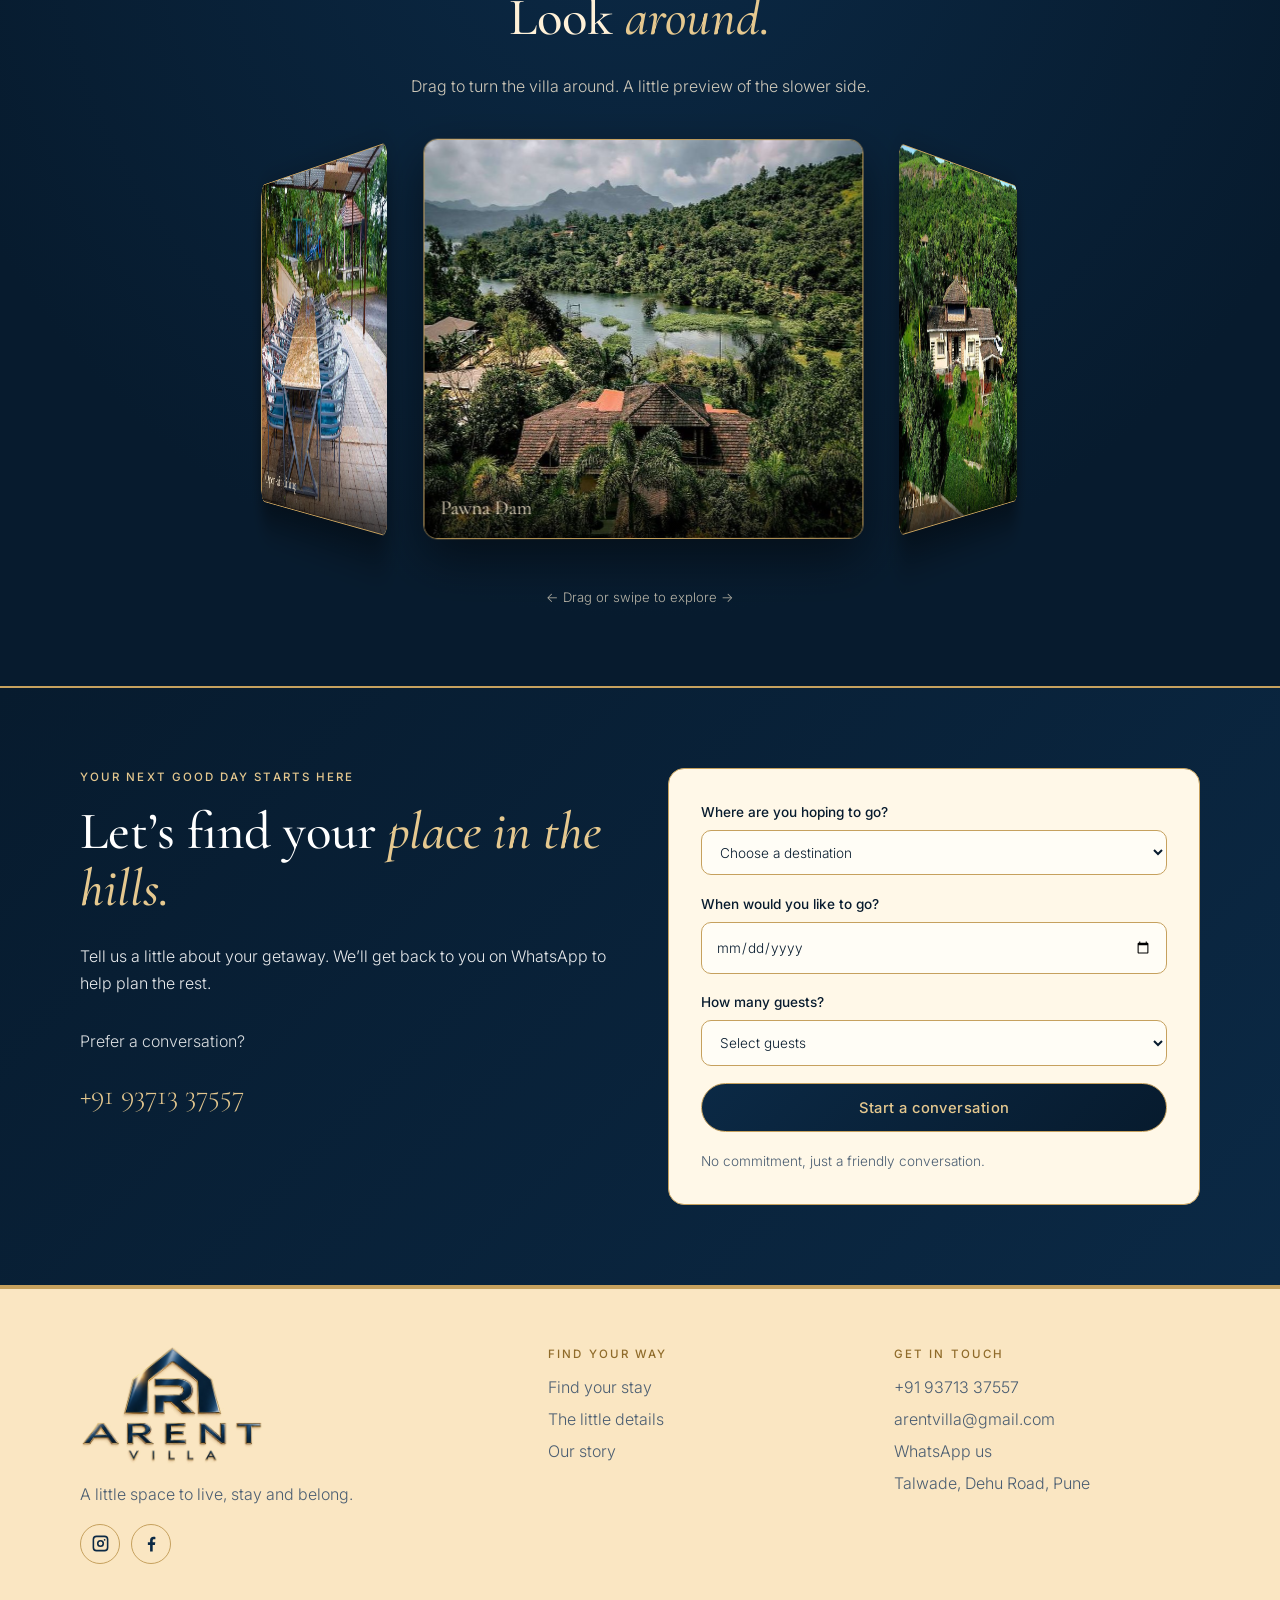
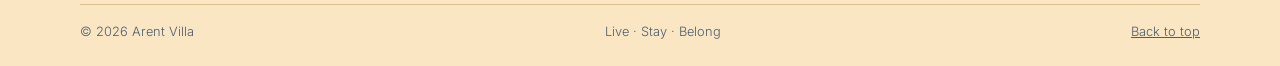
==== commit 226ea9dd: "Add files via upload" ====
--- a/arent-villa/index.html
+++ b/arent-villa/index.html
@@ -1,391 +1,206 @@
-<!DOCTYPE html>
-<html lang="en">
-<head>
-<meta charset="utf-8"><meta name="theme-color" content="#0B2945">
-<meta name="viewport" content="width=device-width, initial-scale=1">
-<title>Arent Villa | Private Villa Stays, Thoughtfully Hosted</title>
-<meta name="description" content="Find space to slow down and be together. Discover thoughtfully hosted private villa stays around Pune with Arent Villa.">
-<meta property="og:title" content="Arent Villa | Live • Stay • Belong">
-<meta property="og:description" content="Private villa stays and little thoughtful touches, made for getting away together.">
-<meta property="og:type" content="website">
-<link rel="icon" type="image/png" href="[data-uri]">
-<link rel="preconnect" href="https://fonts.googleapis.com">
-<link rel="preconnect" href="https://fonts.gstatic.com" crossorigin>
-<link href="https://fonts.googleapis.com/css2?family=Cormorant+Garamond:ital,wght@0,400;0,500;0,600;1,400;1,500&family=Inter:wght@300;400;500&display=swap" rel="stylesheet">
-<style>
-:root{--bg:#FFF1D8;--alt:#FAE6C2;--ink:#071B2E;--muted:#4B5E72;--accent:#0B2945;--accent-d:#071B2E;--line:#DCC08A;--navy:#0B2945;--depth:#071B2E;--gold:#C6A15E;--shine:#E5C88F;--gold-d:#8F6B2A;--radius:16px;--serif:"Cormorant Garamond",Georgia,serif;--sans:"Inter",system-ui,sans-serif}
-*{box-sizing:border-box}html{scroll-behavior:smooth;scroll-padding-top:76px}
-body{margin:0;background:var(--bg);color:var(--ink);font-family:var(--sans);font-weight:300;line-height:1.65;-webkit-font-smoothing:antialiased}
-img{max-width:100%;display:block}a{color:inherit}
-.wrap{width:min(1120px,92%);margin:0 auto}.narrow{width:min(720px,92%)}.center{text-align:center}
-h1,h2,h3{font-family:var(--serif);font-weight:500;line-height:1.08;margin:0 0 .5em}
-h1{font-size:clamp(2.7rem,6.5vw,5rem)}h2{font-size:clamp(2.1rem,4.4vw,3.3rem)}h3{font-size:1.7rem}
-h2 em,h1 em{font-style:italic;color:var(--accent)}
-.eyebrow{text-transform:uppercase;letter-spacing:.18em;font-size:.72rem;font-weight:500;color:var(--accent);margin:0 0 1rem}
-.muted{color:var(--muted)}.small{font-size:.85rem}
-.btn{display:inline-block;background:var(--accent);color:#fff;text-decoration:none;padding:.9rem 1.7rem;border-radius:999px;font-weight:500;font-size:.92rem;border:1px solid var(--accent);cursor:pointer;font-family:inherit;transition:.2s}
-.btn:hover{background:var(--accent-d);border-color:var(--accent-d)}
-.btn-ghost{background:transparent;border-color:#fff;color:#fff}.btn-ghost:hover{background:rgba(255,255,255,.18);border-color:#fff}
-.btn-light{background:#fff;color:var(--ink);border-color:#fff}.btn-light:hover{background:var(--alt);border-color:var(--alt)}
-.topbar{background:var(--accent-d);color:#f6ece0;font-size:.82rem;text-align:center;padding:.5rem 4%}
-.topbar a{margin-left:.6rem;font-weight:500}
-.site-header{position:sticky;top:0;z-index:50;background:rgba(250,246,239,.93);backdrop-filter:blur(10px);border-bottom:1px solid var(--line)}
-.header-inner{display:flex;align-items:center;justify-content:space-between;padding:.7rem 0}
-.brand img{height:68px;width:auto}
-.main-nav{display:flex;align-items:center;gap:1.7rem;font-size:.92rem}
-.main-nav a{text-decoration:none}.main-nav a:not(.btn):hover{color:var(--accent)}.main-nav .btn{padding:.55rem 1.15rem;font-size:.85rem}
-.nav-toggle{display:none;background:none;border:0;width:40px;height:40px;cursor:pointer;padding:0}
-.nav-toggle span{display:block;height:2px;background:var(--ink);margin:6px 8px}
-/* hero */
-.hero{position:relative;min-height:80vh;display:flex;align-items:flex-end;overflow:hidden;background:#3a342b}
-.slide{position:absolute;inset:0;width:100%;height:100%;object-fit:cover;opacity:0;transition:opacity 1.4s ease}
-.slide.active{opacity:1}
-.hero-overlay{position:absolute;inset:0;background:linear-gradient(to top,rgba(20,16,12,.7),rgba(20,16,12,0) 60%)}
-.hero-copy{position:relative;padding:0 0 4.5rem;color:#fff}
-.hero-copy h1{max-width:13ch;color:#fff}.hero-copy .lead{font-size:1.15rem;max-width:44ch;color:#f5efe5}
-.actions{display:flex;gap:.8rem;flex-wrap:wrap;margin-top:1.8rem}
-.hero-meta{position:absolute;right:4%;bottom:2rem;z-index:2;color:#f5efe5;font-size:.8rem;display:flex;align-items:center;gap:1rem}
-.dots{display:flex;gap:.45rem}.dots button{width:9px;height:9px;border-radius:50%;border:0;background:rgba(255,255,255,.5);cursor:pointer;padding:0}.dots button.on{background:#fff}
-.tagline{padding:3.5rem 0;text-align:center;background:var(--alt)}
-.tagline p.big{font-family:var(--serif);font-size:clamp(1.5rem,3vw,2.2rem);margin:0 auto 1.4rem;max-width:26ch;line-height:1.25}
-.section{padding:5rem 0}.alt{background:var(--alt)}
-.sec-head{max-width:640px;margin-bottom:2.5rem}
-.stay-grid{display:grid;grid-template-columns:1fr 1fr;gap:1.6rem}
-.stay{position:relative;border-radius:var(--radius);overflow:hidden;min-height:440px;display:flex;align-items:flex-end;color:#fff}
-.stay img{position:absolute;inset:0;width:100%;height:100%;object-fit:cover;transition:transform .8s}
-.stay:hover img{transform:scale(1.04)}
-.stay::after{content:"";position:absolute;inset:0;background:linear-gradient(to top,rgba(20,16,12,.8),transparent 60%)}
-.stay div{position:relative;z-index:1;padding:1.8rem}.stay .tag{font-size:.7rem;letter-spacing:.18em;text-transform:uppercase;opacity:.85}
-.stay h3{margin:.3rem 0 .2rem;color:#fff}.stay p{margin:0;opacity:.9}
-.steps{display:grid;grid-template-columns:repeat(auto-fit,minmax(230px,1fr));gap:1.4rem;margin-top:3rem}
-.step{background:var(--bg);border:1px solid var(--line);border-radius:var(--radius);padding:1.8rem}
-.step .n{font-family:var(--serif);font-size:1.1rem;color:var(--accent)}.step h3{font-size:1.45rem;margin:.4rem 0}.step p{margin:0;color:var(--muted)}
-.story{display:grid;grid-template-columns:1.1fr 1fr;gap:3.5rem;align-items:center}
-.story-img{border-radius:var(--radius);aspect-ratio:4/5;object-fit:cover;width:100%}
-.lbs{display:grid;gap:1rem;margin-top:2rem}.lbs div{display:flex;gap:1rem;align-items:baseline;border-top:1px solid var(--line);padding-top:1rem}
-.lbs .n{font-family:var(--serif);color:var(--accent)}.lbs h3{font-size:1.4rem;margin:0}.lbs p{margin:0;color:var(--muted)}
-.plan{background:linear-gradient(135deg,#6e4529,#8a5a3b);color:#fff;padding:5rem 0}
-.plan .wrap{display:grid;grid-template-columns:1fr 1fr;gap:3.5rem;align-items:start}
-.plan h2 em{color:#f0d8bd}.plan .eyebrow{color:#f0dcc6}
-.plan a.tel{font-family:var(--serif);font-size:1.8rem;text-decoration:none;display:inline-block}
-form{background:var(--bg);color:var(--ink);border-radius:var(--radius);padding:2rem;display:grid;gap:1.1rem}
-label{display:grid;gap:.4rem;font-size:.85rem;font-weight:500}
-select,input{font:inherit;font-weight:300;padding:.8rem .9rem;border-radius:10px;border:1px solid var(--line);background:#fff;color:var(--ink)}
-select:focus,input:focus{outline:2px solid var(--accent);outline-offset:1px}.invalid{border-color:#c0392b!important}
-.error{color:#c0392b;margin:0;font-size:.9rem}
-.site-footer{background:var(--alt);padding:3.5rem 0 1.5rem;border-top:1px solid var(--line)}
-.footer-grid{display:grid;grid-template-columns:1.4fr 1fr 1fr;gap:2.5rem}.foot-logo{height:110px;width:auto;margin-bottom:1rem}
-.social{display:flex;gap:.7rem;margin-top:1rem}.footer-grid .social a{display:inline-flex;width:40px;height:40px;margin:0;align-items:center;justify-content:center;border:1px solid var(--line);border-radius:50%;color:var(--muted);transition:.2s}.footer-grid .social a:hover{color:var(--accent);border-color:var(--accent)}.social svg{width:19px;height:19px;fill:currentColor}
-.footer-grid h4{margin:0 0 .6rem;font-family:var(--sans);font-size:.72rem;letter-spacing:.18em;text-transform:uppercase;color:var(--accent);font-weight:500}
-.footer-grid a{display:block;text-decoration:none;color:var(--muted);margin:.35rem 0}.footer-grid a:hover{color:var(--accent)}.footer-grid p{color:var(--muted);margin:.3rem 0}
-.copy{margin-top:2.5rem;display:flex;justify-content:space-between;flex-wrap:wrap;gap:.5rem;font-size:.8rem;color:var(--muted)}
-@keyframes pulse{0%{box-shadow:0 0 0 0 rgba(37,211,102,.55),0 6px 18px rgba(0,0,0,.28)}70%{box-shadow:0 0 0 16px rgba(37,211,102,0),0 6px 18px rgba(0,0,0,.28)}100%{box-shadow:0 0 0 0 rgba(37,211,102,0),0 6px 18px rgba(0,0,0,.28)}}
-.reveal{opacity:0;transform:translateY(18px);transition:opacity .7s,transform .7s}.reveal.in{opacity:1;transform:none}
-.cw{position:fixed;right:18px;bottom:calc(18px + env(safe-area-inset-bottom,0px));z-index:60;font-family:var(--sans)}
-.cw-fab{position:relative;display:flex;margin-left:auto;width:62px;height:62px;border:0;border-radius:50%;background:radial-gradient(circle at 32% 25%,#6dffa0,#25D366 45%,#0f8a47);color:#fff;cursor:pointer;align-items:center;justify-content:center;box-shadow:0 8px 18px rgba(8,80,40,.4),inset -3px -5px 8px rgba(0,0,0,.2),inset 2px 3px 6px rgba(255,255,255,.4);animation:pulse 2.4s ease-out infinite;transition:transform .2s}
-.cw-fab:hover{transform:scale(1.07)}.cw-fab svg{width:32px;height:32px;fill:currentColor;position:absolute;transition:.25s}
-.cw-fab .x{opacity:0;transform:rotate(-80deg) scale(.5)}.cw.open .cw-fab .wa{opacity:0;transform:rotate(80deg) scale(.5)}.cw.open .cw-fab .x{opacity:1;transform:none}
-.cw-dot{position:absolute;top:2px;right:2px;min-width:18px;height:18px;border-radius:9px;background:#e5483a;color:#fff;font-size:11px;font-weight:500;display:flex;align-items:center;justify-content:center;border:2px solid #fff}.cw.seen .cw-dot{display:none}
-.cw-panel{position:absolute;right:0;bottom:78px;width:350px;max-width:calc(100vw - 36px);background:#efe7da;border-radius:18px;overflow:hidden;box-shadow:0 18px 50px rgba(0,0,0,.28);transform-origin:bottom right;opacity:0;transform:translateY(14px) scale(.92);pointer-events:none;transition:.25s}
-.cw.open .cw-panel{opacity:1;transform:none;pointer-events:auto}
-.cw-head{background:#075E54;color:#fff;display:flex;align-items:center;gap:.75rem;padding:.9rem 1rem}
-.cw-av{width:42px;height:42px;border-radius:50%;background:#fff;display:flex;align-items:center;justify-content:center;flex:none}.cw-av img{width:28px;height:auto}
-.cw-head b{display:block;font-weight:500;font-size:.98rem;line-height:1.2}.cw-head small{font-size:.76rem;opacity:.85;display:flex;align-items:center;gap:.35rem}.cw-head small:before{content:"";width:7px;height:7px;border-radius:50%;background:#4ade80}
-.cw-close{margin-left:auto;background:none;border:0;color:#fff;font-size:1.5rem;line-height:1;cursor:pointer;padding:.2rem .4rem;opacity:.85}.cw-close:hover{opacity:1}
-.cw-body{height:230px;overflow-y:auto;padding:1rem;display:flex;flex-direction:column;gap:.55rem}
-.cw-msg{max-width:84%;padding:.55rem .8rem;border-radius:12px;font-size:.88rem;line-height:1.45;color:var(--ink);font-weight:400;animation:cwin .25s ease both}
-.cw-msg.bot{background:#fff;border-top-left-radius:3px;align-self:flex-start}.cw-msg.me{background:#d9fdd3;border-top-right-radius:3px;align-self:flex-end}
-.cw-msg.bot a{color:#128C7E;font-weight:500}
-@keyframes cwin{from{opacity:0;transform:translateY(8px)}to{opacity:1;transform:none}}
-.cw-chips{display:flex;flex-wrap:wrap;gap:.4rem;padding:0 1rem .8rem}
-.cw-chips button{font:400 .8rem var(--sans);background:#fff;color:#128C7E;border:1px solid #128C7E;border-radius:999px;padding:.38rem .8rem;cursor:pointer;transition:.15s}.cw-chips button:hover{background:#128C7E;color:#fff}
-.cw-form{display:flex;gap:.5rem;padding:.7rem;background:#f7f3ea;border-top:1px solid #e2d9c6}
-.cw-form input{flex:1;min-width:0;border:1px solid #d8cfbc;background:#fff;border-radius:999px;padding:.65rem 1rem;font:400 .9rem var(--sans);outline:none;color:var(--ink)}.cw-form input:focus{border-color:#25D366}
-.cw-form button{flex:none;width:42px;height:42px;border:0;border-radius:50%;background:#25D366;color:#fff;cursor:pointer;display:flex;align-items:center;justify-content:center}.cw-form button svg{width:20px;height:20px;fill:currentColor}
-@media (prefers-reduced-motion:reduce){.cw-panel,.cw-msg{transition:none;animation:none}}
-@media (prefers-reduced-motion:reduce){.reveal{opacity:1;transform:none;transition:none}.cw-fab{animation:none}.slide{transition:none}html{scroll-behavior:auto}}
-@media (max-width:820px){
-.nav-toggle{display:block}
-.main-nav{position:absolute;top:100%;left:0;right:0;background:var(--bg);border-bottom:1px solid var(--line);flex-direction:column;align-items:flex-start;padding:1rem 4%;gap:1rem;display:none}.main-nav.open{display:flex}
-.stay-grid,.story,.plan .wrap,.footer-grid{grid-template-columns:1fr;gap:2rem}.stay{min-height:360px}.hero{min-height:78vh}
-.hero-meta{position:relative;right:auto;bottom:auto;padding:0 4% 1.2rem}.hero{flex-direction:column;justify-content:flex-end;align-items:stretch}
-}
-
-/* ===== 3D + motion layer ===== */
-.progress{position:fixed;top:0;left:0;height:3px;width:100%;transform-origin:0 50%;transform:scaleX(0);background:linear-gradient(90deg,#d9a35f,#8a5a3b);z-index:100}
-.hero{--mx:0;--my:0;perspective:1200px}
-.slide{scale:1.02;translate:calc(var(--mx)*-6px) calc(var(--my)*-4px)}
-.slide.active{animation:kb 9s ease-out forwards}
-@keyframes kb{from{scale:1.02}to{scale:1.07}}
-.hero-copy{translate:calc(var(--mx)*10px) calc(var(--my)*7px);transition:translate .2s ease-out}
-.hero-dust{opacity:.6;position:absolute;inset:0;width:100%;height:100%;pointer-events:none;z-index:1}
-.hero-copy,.hero-meta{z-index:2}
-.w{display:inline-block;opacity:0;transform:translateY(46px) rotateX(-55deg);transform-origin:50% 100%;animation:wordin .95s cubic-bezier(.2,.75,.2,1) forwards;animation-delay:calc(var(--d)*110ms + .25s)}
-@keyframes wordin{to{opacity:1;transform:none}}
-.hero-copy .eyebrow,.hero-copy .lead,.hero-copy .actions{opacity:0;animation:fadeup .9s ease forwards}
-.hero-copy .eyebrow{animation-delay:.1s}.hero-copy .lead{animation-delay:.95s}.hero-copy .actions{animation-delay:1.15s}
-@keyframes fadeup{from{opacity:0;transform:translateY(18px)}to{opacity:1;transform:none}}
-/* marquee */
-.marquee{overflow:hidden;background:var(--ink);color:#f3e6d3;padding:1rem 0;white-space:nowrap}
-.marquee-track{display:inline-flex;animation:scrollx 28s linear infinite}
-.marquee span{font-family:var(--serif);font-size:clamp(1.3rem,2.6vw,2rem);font-style:italic;padding:0 1.6rem}
-.marquee span i{color:#d9a35f;font-style:normal;padding-left:3.2rem}
-@keyframes scrollx{to{transform:translateX(-50%)}}
-.marquee:hover .marquee-track{animation-play-state:paused}
-/* tilt cards */
-.stay,.step{transform-style:preserve-3d;will-change:transform}
-.stay::before{content:"";position:absolute;inset:0;z-index:2;pointer-events:none;opacity:0;transition:opacity .3s;background:radial-gradient(circle at var(--gx,50%) var(--gy,50%),rgba(255,255,255,.28),transparent 55%)}
-.stay.tilting::before{opacity:1}
-.stay div{transform:translateZ(40px)}
-.step{transition:box-shadow .3s,background .3s}.step.tilting{box-shadow:0 18px 40px rgba(60,40,20,.18);background:#fffaf2}
-.story-img{box-shadow:0 30px 60px rgba(60,40,20,.25)}
-/* 3D ring */
-.look{background:radial-gradient(circle at 50% 0,#4a3220,#1f1710 70%);color:#f3e6d3;padding:5rem 0 4rem;overflow:hidden}
-.look .eyebrow{color:#e8c79a}.look h2 em{color:#e8c79a}
-.look .sec-head{margin-inline:auto;text-align:center}
-.scene{perspective:1500px;height:clamp(300px,46vw,440px);margin-top:1rem;touch-action:pan-y;cursor:grab;user-select:none;-webkit-user-select:none}
-.scene.drag{cursor:grabbing}
-.ring{position:relative;width:var(--pw,420px);height:100%;margin:0 auto;transform-style:preserve-3d;transform:translateZ(calc(var(--r)*-1)) rotateY(var(--rot,0deg))}
-.panel{position:absolute;inset:0 0 40px 0;border-radius:14px;overflow:hidden;backface-visibility:hidden;box-shadow:0 20px 50px rgba(0,0,0,.5);transform:rotateY(calc(var(--i)*var(--step))) translateZ(var(--r));background:#2a2018}
-.panel img{width:100%;height:100%;object-fit:cover;pointer-events:none;-webkit-user-drag:none}
-.panel span{position:absolute;left:0;right:0;bottom:0;padding:1.4rem 1rem .8rem;background:linear-gradient(to top,rgba(0,0,0,.7),transparent);font-family:var(--serif);font-size:1.25rem}
-.look .hint{text-align:center;font-size:.82rem;opacity:.7;margin-top:.5rem}
-/* floating accent */
-.float{animation:floaty 6s ease-in-out infinite}
-@keyframes floaty{0%,100%{translate:0 0}50%{translate:0 -10px}}
-.tagline .btn{animation:floaty 5s ease-in-out infinite}
-@media (prefers-reduced-motion:reduce){
- .slide.active,.marquee-track,.float,.tagline .btn{animation:none}
- .w,.hero-copy .eyebrow,.hero-copy .lead,.hero-copy .actions{opacity:1;animation:none;transform:none}
-}
-.locs{display:flex;gap:.6rem;flex-wrap:wrap;margin-top:1.2rem}.locs a{text-decoration:none;color:#fff;font-size:.82rem;letter-spacing:.06em;padding:.4rem 1rem;border:1px solid rgba(255,255,255,.7);border-radius:999px;backdrop-filter:blur(4px);background:rgba(255,255,255,.12)}.locs a:hover{background:rgba(255,255,255,.28)}.hero-copy .locs{opacity:0;animation:fadeup .9s ease 1.05s forwards}.stay-grid.g3{grid-template-columns:repeat(3,1fr)}.stay-grid.g3 .stay{min-height:400px}
-.gal{display:grid;grid-template-columns:repeat(3,1fr);gap:1rem}.gal figure{margin:0;position:relative;border-radius:var(--radius);overflow:hidden;aspect-ratio:4/3;background:var(--alt)}
-.gal img{width:100%;height:100%;object-fit:cover;transition:transform .6s}.gal figure:hover img{transform:scale(1.05)}
-.gal figcaption{position:absolute;left:0;right:0;bottom:0;padding:1.6rem .9rem .6rem;color:#fff;font-size:.82rem;background:linear-gradient(to top,rgba(20,16,12,.75),transparent)}
-@media (max-width:820px){.stay-grid.g3,.gal{grid-template-columns:1fr 1fr}.locs{display:flex;gap:.6rem;flex-wrap:wrap;margin-top:1.2rem}.locs a{text-decoration:none;color:#fff;font-size:.82rem;letter-spacing:.06em;padding:.4rem 1rem;border:1px solid rgba(255,255,255,.7);border-radius:999px;backdrop-filter:blur(4px);background:rgba(255,255,255,.12)}.locs a:hover{background:rgba(255,255,255,.28)}.hero-copy .locs{opacity:0;animation:fadeup .9s ease 1.05s forwards}.stay-grid.g3{grid-template-columns:1fr}}
-@media (max-width:480px){.gal{grid-template-columns:1fr}}
-
-/* Arent Villa brand theme: navy, metallic gold, cream */
-body{background:var(--bg);color:var(--ink)}
-h2 em,h1 em{color:var(--gold-d)}.eyebrow,.step .n,.lbs .n,.footer-grid h4{color:var(--gold-d)}
-.btn{background:linear-gradient(135deg,var(--navy),var(--depth));color:var(--shine);border:1px solid var(--gold);letter-spacing:.03em}
-.btn:hover{background:var(--depth);border-color:var(--shine);color:#fff;box-shadow:0 0 0 3px rgba(198,161,94,.28)}
-.btn-ghost{background:rgba(7,27,46,.3);border-color:var(--shine);color:#fff}.btn-ghost:hover{background:rgba(7,27,46,.6);border-color:var(--shine)}
-.btn-light{background:var(--bg);color:var(--navy);border-color:var(--gold)}.btn-light:hover{background:var(--shine);border-color:var(--gold)}
-.topbar{background:var(--depth);color:var(--bg);border-bottom:1px solid var(--gold)}.topbar a{color:var(--shine)}
-.site-header{background:rgba(255,241,216,.95);border-bottom:1px solid var(--gold);box-shadow:0 1px 0 rgba(229,200,143,.6)}
-.brand img{height:78px}.foot-logo{height:120px}
-.main-nav a:not(.btn):hover{color:var(--gold-d)}.nav-toggle span{background:var(--navy)}
-.hero{background:var(--depth)}.hero-overlay{background:linear-gradient(90deg,rgba(7,27,46,.72),rgba(7,27,46,.25) 55%,rgba(7,27,46,0)),linear-gradient(to top,rgba(7,27,46,.7),rgba(7,27,46,0) 55%)}
-.hero-copy .eyebrow{color:var(--shine)!important}.hero-copy .lead,.hero-meta{color:var(--bg)}.dots button.on{background:var(--shine)}
-.tagline{background:var(--alt);border-top:1px solid var(--gold);border-bottom:1px solid var(--gold)}
-.stay{border:1px solid var(--gold)}.stay::after{background:linear-gradient(to top,rgba(7,27,46,.85),transparent 60%)}
-.step{background:#FFF8E8;border:1px solid var(--gold)}.step.tilting{background:#FFF8E8;box-shadow:0 18px 40px rgba(7,27,46,.16)}
-.lbs div{border-top:1px solid var(--gold)}
-.gal figure{border:1px solid var(--gold)}.gal figcaption{background:linear-gradient(to top,rgba(7,27,46,.8),transparent)}
-.story-img{border:1px solid var(--gold)}
-.plan{background:linear-gradient(135deg,var(--depth),var(--navy));border-top:2px solid var(--gold);border-bottom:2px solid var(--gold)}
-.plan h2 em,.plan .eyebrow,.plan a.tel{color:var(--shine)}
-form{background:#FFF8E8;border:1px solid var(--gold)}select,input{border:1px solid var(--gold);background:#fffdf6}
-select:focus,input:focus{outline:2px solid var(--gold)}
-.site-footer{background:var(--alt);border-top:2px solid var(--gold)}
-.footer-grid .social a{border-color:var(--gold);color:var(--navy)}.footer-grid .social a:hover{color:#fff;background:var(--navy);border-color:var(--navy)}
-.footer-grid a:hover{color:var(--gold-d)}.copy{border-top:1px solid var(--line);padding-top:1rem}
-.marquee{background:var(--depth);color:var(--bg);border-top:1px solid var(--gold);border-bottom:1px solid var(--gold)}.marquee span i{color:var(--gold)}
-.look{background:radial-gradient(circle at 50% 0,var(--navy),var(--depth) 72%);color:var(--bg);border-top:2px solid var(--gold)}
-.look .eyebrow,.look h2 em{color:var(--shine)}
-.panel{background:var(--depth);border:1px solid var(--gold)}
-.progress{background:linear-gradient(90deg,var(--gold),var(--shine))}
-.cw-av{border:1px solid var(--gold)}
-</style>
-</head>
-<body>
-<div class="progress" id="progress"></div>
-
-<div class="topbar">Little escapes. A little more together.<a href="tel:+919371337557">Speak with our stay team</a></div>
-<header class="site-header" id="home"><div class="wrap header-inner">
-<a class="brand" href="#home" aria-label="Arent Villa home"><img data-img="logo" alt="Arent Villa" width="800" height="523"></a>
-<button class="nav-toggle" aria-label="Toggle menu" aria-expanded="false"><span></span><span></span></button>
-<nav class="main-nav" id="main-nav"><a href="#stays">Find your stay</a><a href="#thoughtful-details">The little details</a><a href="#gallery">Gallery</a><a href="#our-story">Our story</a><a href="#look-around">Look around</a><a class="btn" href="#plan">Plan a stay</a></nav>
-</div></header>
-<section class="hero" aria-label="Featured villa">
-<img class="slide active" data-img="loc_mal" alt="Villa surrounded by greenery">
-<img class="slide" data-img="s3" alt="Villa exterior">
-<img class="slide" data-img="hero1" alt="Villa with sunlit courtyard and green trees">
-<div class="hero-overlay"></div>
-<canvas class="hero-dust" id="dust" aria-hidden="true"></canvas>
-<div class="wrap hero-copy"><p class="eyebrow" style="color:#f0dcc6">A slower kind of getaway</p>
-<h1>Private villa stays, closer to what matters.</h1>
-<p class="lead">Room to gather, time to exhale, and the little comforts that make a place feel like yours.</p>
-<div class="actions"><a class="btn" href="#plan">Find your stay</a><a class="btn btn-ghost" href="#our-story">Get to know us</a></div></div>
-<div class="hero-meta"><span id="slide-count">01 / 03</span><div class="dots" id="dots"><button class="on" aria-label="Slide 1"></button><button aria-label="Slide 2"></button><button aria-label="Slide 3"></button></div></div>
-</section>
-<section class="tagline"><div class="wrap narrow"><p class="big">More than a place to stay. A little space to live, stay and belong.</p><a class="btn" href="#thoughtful-details">See what makes it special</a></div></section>
-<div class="marquee" aria-hidden="true"><div class="marquee-track"><span>Live · Stay · Belong<i>✦</i></span><span>Private villas away from the city<i>✦</i></span><span>Meals, music &amp; little comforts<i>✦</i></span><span>Live · Stay · Belong<i>✦</i></span><span>Private villas away from the city<i>✦</i></span><span>Meals, music &amp; little comforts<i>✦</i></span><span>Live · Stay · Belong<i>✦</i></span><span>Private villas away from the city<i>✦</i></span><span>Meals, music &amp; little comforts<i>✦</i></span><span>Live · Stay · Belong<i>✦</i></span><span>Private villas away from the city<i>✦</i></span><span>Meals, music &amp; little comforts<i>✦</i></span></div></div>
-<section class="section" id="stays"><div class="wrap">
-<div class="sec-head reveal"><p class="eyebrow">A place for every kind of together</p><h2>Make the stay <em>your own.</em></h2><p class="muted">Unhurried mornings, long lunches, one more story by the pool. Find the kind of escape you’ve been needing.</p><a class="btn" href="#plan">Ask us about available stays</a></div>
-<div class="stay-grid g3"><article class="stay reveal"><img data-parallax="30" data-img="loc_mal" alt="Malavli" loading="lazy"><div><span class="tag">Near Pune</span><h3>Malavli</h3><p>Hills, greenery &amp; easy weekends</p></div></article><article class="stay reveal"><img data-parallax="30" data-img="s1" alt="Pawna Dam" loading="lazy"><div><span class="tag">Lake views</span><h3>Pawna Dam</h3><p>Backwater views &amp; open skies</p></div></article><article class="stay reveal"><img data-parallax="30" data-img="s3" alt="Lonavala" loading="lazy"><div><span class="tag">Hill getaway</span><h3>Lonavala</h3><p>Private villa, pool &amp; mountain air</p></div></article></div></div></section>
-<section class="section" id="gallery"><div class="wrap"><div class="sec-head reveal"><p class="eyebrow">Real photos, real villa</p><h2>Take a look <em>inside.</em></h2><p class="muted">Dream Villa, Lonavala: 5 en-suite AC bedrooms, a private pool with baby pool and fountain, jacuzzi and steam room, a games deck and room for up to 30 guests with extra mattresses.</p></div><div class="gal"><figure class="reveal"><img data-img="pool" alt="Swimming pool with fountain" loading="lazy"><figcaption>Swimming pool with fountain</figcaption></figure><figure class="reveal"><img data-img="bed1" alt="En-suite AC bedroom" loading="lazy"><figcaption>En-suite AC bedroom</figcaption></figure><figure class="reveal"><img data-img="living" alt="Living area" loading="lazy"><figcaption>Living area</figcaption></figure><figure class="reveal"><img data-img="games" alt="Games deck: snooker, table tennis, foosball" loading="lazy"><figcaption>Games deck: snooker, table tennis, foosball</figcaption></figure><figure class="reveal"><img data-img="jacuzzi" alt="Jacuzzi" loading="lazy"><figcaption>Jacuzzi</figcaption></figure><figure class="reveal"><img data-img="dining" alt="Open-air dining" loading="lazy"><figcaption>Open-air dining</figcaption></figure><figure class="reveal"><img data-img="bed2" alt="Bedroom" loading="lazy"><figcaption>Bedroom</figcaption></figure><figure class="reveal"><img data-img="kids" alt="Kids’ play area" loading="lazy"><figcaption>Kids’ play area</figcaption></figure><figure class="reveal"><img data-img="deck" alt="Covered deck with valley view" loading="lazy"><figcaption>Covered deck with valley view</figcaption></figure><figure class="reveal"><img data-img="bed3" alt="Bedroom" loading="lazy"><figcaption>Bedroom</figcaption></figure><figure class="reveal"><img data-img="pool2" alt="Pool and baby pool" loading="lazy"><figcaption>Pool and baby pool</figcaption></figure><figure class="reveal"><img data-img="veranda" alt="Verandah entrance" loading="lazy"><figcaption>Verandah entrance</figcaption></figure><figure class="reveal"><img data-img="n_ext" alt="Villa exterior" loading="lazy"><figcaption>Villa exterior</figcaption></figure><figure class="reveal"><img data-img="n_pool" alt="Swimming pool" loading="lazy"><figcaption>Swimming pool</figcaption></figure><figure class="reveal"><img data-img="n_poolview" alt="Pool and lawn from the balcony" loading="lazy"><figcaption>Pool and lawn from the balcony</figcaption></figure><figure class="reveal"><img data-img="n_live1" alt="Living area" loading="lazy"><figcaption>Living area</figcaption></figure><figure class="reveal"><img data-img="n_live2" alt="Lounge with TV and sound system" loading="lazy"><figcaption>Lounge with TV and sound system</figcaption></figure><figure class="reveal"><img data-img="n_kitchen" alt="Kitchen" loading="lazy"><figcaption>Kitchen</figcaption></figure><figure class="reveal"><img data-img="n_bed1" alt="Bedroom with pool view" loading="lazy"><figcaption>Bedroom with pool view</figcaption></figure><figure class="reveal"><img data-img="n_bed2" alt="Bedroom" loading="lazy"><figcaption>Bedroom</figcaption></figure><figure class="reveal"><img data-img="n_balcony" alt="Covered balcony" loading="lazy"><figcaption>Covered balcony</figcaption></figure><figure class="reveal"><img data-img="n_bath" alt="Bathroom" loading="lazy"><figcaption>Bathroom</figcaption></figure><figure class="reveal"><img data-img="n_court" alt="Courtyard" loading="lazy"><figcaption>Courtyard</figcaption></figure></div></div></section>
-<section class="section alt" id="thoughtful-details"><div class="wrap">
-<div class="sec-head reveal"><p class="eyebrow">Thoughtfully hosted, never overdone</p><h2>The good bits are in the <em>details.</em></h2><p class="muted">Arrive to a warm welcome. Settle in without a list of things to figure out. We take care of the practical bits so you can be here for the moments that matter.</p><a class="btn" href="#plan">Let’s plan the little things</a></div>
-<div class="steps">
-<div class="step reveal"><span class="n">01</span><h3>Arrive and exhale</h3><p>A thoughtful welcome to help you settle in from the moment you arrive.</p></div>
-<div class="step reveal"><span class="n">02</span><h3>Meals, your way</h3><p>Breakfast, brunch, lunch or dinner, arranged to suit your plans.</p></div>
-<div class="step reveal"><span class="n">03</span><h3>Room for a celebration</h3><p>Music and lighting for a gathering that feels like yours.</p></div>
-<div class="step reveal"><span class="n">04</span><h3>Help close by</h3><p>Care for the villa and pool, with a smooth, easy checkout.</p></div>
-</div></div></section>
-<section class="section" id="our-story"><div class="wrap story">
-<div class="reveal"><p class="eyebrow">The Arent Villa way · Made for stepping away</p><h2>Leave the rush. <em>Bring your people.</em></h2>
-<p class="muted">Some of the best days don’t need a plan. Just the right people, a little room to breathe, and a place where everyone feels at home.</p>
-<p class="muted">That’s what Arent Villa is here for: easy, private stays away from the city, with thoughtful help when you need it and plenty of space when you don’t.</p>
-<a class="btn" href="#plan">Come find your kind of escape</a>
-<div class="lbs"><div><span class="n">01</span><div><h3>Live</h3><p>Make yourself at home.</p></div></div><div><span class="n">02</span><div><h3>Stay</h3><p>Take your time here.</p></div></div><div><span class="n">03</span><div><h3>Belong</h3><p>Bring all of who you are.</p></div></div></div></div>
-<img class="story-img reveal" data-parallax="40" data-img="s2" alt="Villa swimming pool with mountain views">
-</div></section>
-<section class="look" id="look-around"><div class="wrap">
-<div class="sec-head"><p class="eyebrow">Step inside</p><h2>Look <em>around.</em></h2><p style="opacity:.8">Drag to turn the villa around. A little preview of the slower side.</p></div></div>
-<div class="scene" id="scene"><div class="ring" id="ring"></div></div>
-<p class="hint">← Drag or swipe to explore →</p></section>
-<section class="plan" id="plan"><div class="wrap">
-<div><p class="eyebrow">Your next good day starts here</p><h2>Let’s find your <em>place in the hills.</em></h2>
-<p style="opacity:.9">Tell us a little about your getaway. We’ll get back to you on WhatsApp to help plan the rest.</p>
-<p style="margin-top:2rem;opacity:.85">Prefer a conversation?</p><a class="tel" href="tel:+919371337557">+91 93713 37557</a></div>
-<form id="plan-form" novalidate>
-<label>Where are you hoping to go?<select name="dest" required><option value="">Choose a destination</option><option>Malavli, Pune</option><option>Pawna Dam</option><option>Lonavala</option></select></label>
-<label>When would you like to go?<input type="date" name="date"></label>
-<label>How many guests?<select name="guests" required><option value="">Select guests</option><option>1–2 guests</option><option>3–5 guests</option><option>6–8 guests</option><option>9+ guests</option></select></label>
-<p class="error" id="form-error" role="alert" hidden></p>
-<button class="btn" type="submit">Start a conversation</button>
-<p class="muted small" style="margin:0">No commitment, just a friendly conversation.</p>
-</form></div></section>
-<footer class="site-footer"><div class="wrap">
-<div class="footer-grid">
-<div><img class="foot-logo" data-img="logo" alt="Arent Villa" width="800" height="523"><p>A little space to live, stay and belong.</p><div class="social"><a href="https://www.instagram.com/arentvilla/" target="_blank" rel="noopener" aria-label="Instagram"><svg viewBox="0 0 24 24" aria-hidden="true"><path d="M7 2h10a5 5 0 0 1 5 5v10a5 5 0 0 1-5 5H7a5 5 0 0 1-5-5V7a5 5 0 0 1 5-5zm0 2a3 3 0 0 0-3 3v10a3 3 0 0 0 3 3h10a3 3 0 0 0 3-3V7a3 3 0 0 0-3-3H7zm5 3.5a4.5 4.5 0 1 1 0 9 4.5 4.5 0 0 1 0-9zm0 2a2.5 2.5 0 1 0 0 5 2.5 2.5 0 0 0 0-5zm5.2-3.2a1.1 1.1 0 1 1 0 2.2 1.1 1.1 0 0 1 0-2.2z"/></svg></a><a href="https://www.facebook.com/profile.php?id=61596416200562" target="_blank" rel="noopener" aria-label="Facebook"><svg viewBox="0 0 24 24" aria-hidden="true"><path d="M13.5 22v-8.2h2.8l.5-3.3h-3.3V8.4c0-.9.4-1.7 1.8-1.7h1.6V3.8s-1.3-.2-2.5-.2c-2.6 0-4.2 1.6-4.2 4.4v2.5H7.4v3.3h2.8V22h3.3z"/></svg></a></div></div>
-<div><h4>Find your way</h4><a href="#stays">Find your stay</a><a href="#thoughtful-details">The little details</a><a href="#our-story">Our story</a></div>
-<div><h4>Get in touch</h4><a href="tel:+919371337557">+91 93713 37557</a><a href="mailto:arentvilla@gmail.com">arentvilla@gmail.com</a><a href="https://wa.me/919371337557" target="_blank" rel="noopener">WhatsApp us</a><p>Talwade, Dehu Road, Pune</p></div>
-</div>
-<div class="copy"><span>© 2026 Arent Villa</span><span>Live · Stay · Belong</span><a href="#home">Back to top</a></div>
-</div></footer>
-<div class="cw" id="cw">
-<div class="cw-panel" id="cw-panel" role="dialog" aria-label="Chat with Arent Villa">
-<div class="cw-head"><div class="cw-av"><img data-img="logo" alt="" width="800" height="523"></div><div><b>Arent Villa</b><small>Online · Replies on WhatsApp</small></div><button class="cw-close" type="button" aria-label="Close chat">&times;</button></div>
-<div class="cw-body" id="cw-body"><div class="cw-msg bot">Hello, welcome to Arent Villa. How can we help you plan your stay?</div></div>
-<div class="cw-chips" id="cw-chips"><button type="button">Check availability</button><button type="button">Pricing details</button><button type="button">Location and directions</button></div>
-<form class="cw-form" id="cw-form" autocomplete="off"><input id="cw-input" type="text" placeholder="Type your message" aria-label="Your message"><button type="submit" aria-label="Send on WhatsApp"><svg viewBox="0 0 24 24"><path d="M2 21l21-9L2 3v7l15 2-15 2z"/></svg></button></form>
-</div>
-<button class="cw-fab" type="button" aria-expanded="false" aria-controls="cw-panel" aria-label="Chat with us"><svg class="wa" viewBox="0 0 24 24"><path d="M12.04 2C6.58 2 2.13 6.45 2.13 11.91c0 1.75.46 3.45 1.32 4.95L2.05 22l5.25-1.38a9.9 9.9 0 0 0 4.74 1.21c5.46 0 9.91-4.45 9.91-9.91S17.5 2 12.04 2zm0 18.15c-1.48 0-2.93-.4-4.2-1.15l-.3-.18-3.12.82.83-3.04-.2-.31a8.2 8.2 0 0 1-1.26-4.38c0-4.54 3.7-8.24 8.25-8.24 4.54 0 8.24 3.7 8.24 8.24s-3.7 8.24-8.24 8.24zm4.52-6.16c-.25-.12-1.47-.72-1.69-.81-.23-.08-.39-.12-.56.12-.17.25-.64.81-.78.97-.14.17-.29.19-.54.06-.25-.12-1.05-.39-1.99-1.23-.74-.66-1.23-1.47-1.38-1.72-.14-.25-.02-.38.11-.5.11-.11.25-.29.37-.43.12-.14.17-.25.25-.41.08-.17.04-.31-.02-.43-.06-.12-.56-1.34-.76-1.84-.2-.48-.4-.42-.56-.42h-.48c-.17 0-.43.06-.66.31-.22.25-.86.85-.86 2.07 0 1.22.89 2.4 1.01 2.56.12.17 1.75 2.67 4.23 3.74.59.26 1.05.41 1.41.52.59.19 1.13.16 1.56.1.48-.07 1.47-.6 1.67-1.18.21-.58.21-1.07.14-1.18-.06-.1-.23-.16-.48-.29z"/></svg><svg class="x" viewBox="0 0 24 24"><path d="M6 6l12 12M18 6L6 18" stroke="currentColor" stroke-width="2.6" stroke-linecap="round" fill="none"/></svg><span class="cw-dot">1</span></button>
-</div>
-
-
-
-
-<script>
-(function(){'use strict';
-var IMG={"logo": "[data-uri]